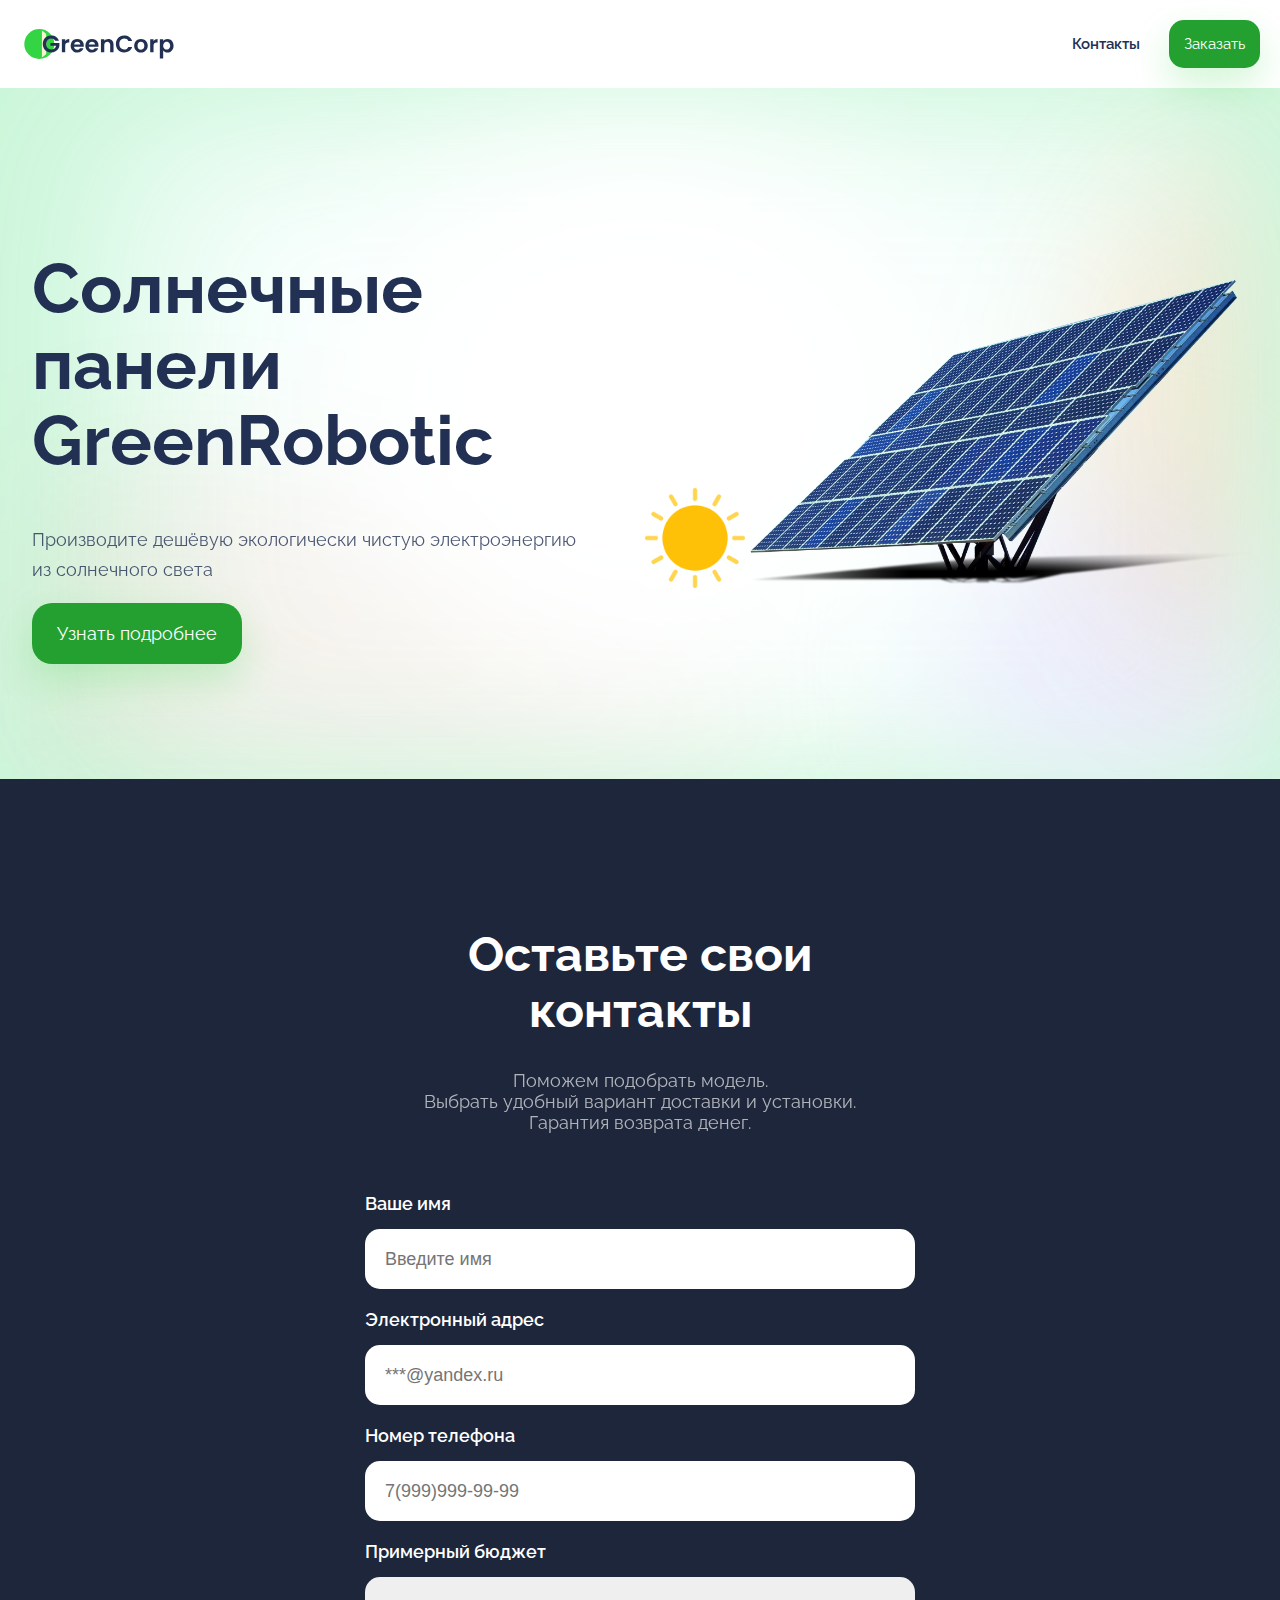
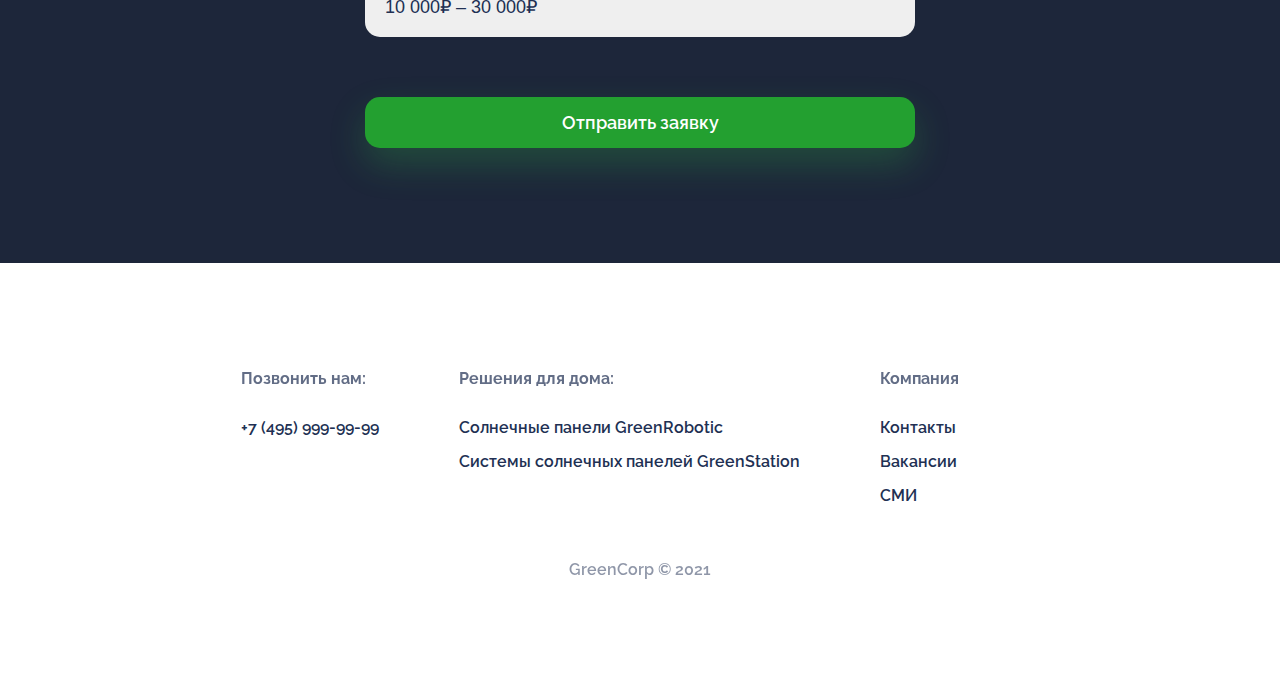
==== index.html @ bafb7e69 "Add files via upload" ====
<!DOCTYPE html>
<html lang='ru'>
  <head>
    <title> Солнечные батареи GreenCorp </title> 
    <link rel='stylesheet' href='main.css'>
    <link href="https://fonts.googleapis.com/css2?family=Raleway:wght@100;300;400;500;600;700;800&display=swap" rel="stylesheet">
  </head>
  <body>
    <header>
      <img class='header_logo' src='img/logo.svg'>  
      <div class='header_controls'>
        <a href='#contacts'> Контакты </a>
        <button> Заказать </button>
      </div>
    </header>
    <section class='about'>
      <div class='about_info'> 
        <h1> Солнечные панели GreenRobotic </h1>
        <p> Производите дешёвую экологически чистую электроэнергию из солнечного света </p>
        <button> Узнать подробнее </button>
      </div>
      <div class='about_images'>
        <img class='about_sun-image' src='img/sun.png'>
        <img class='about_image' src='img/solar-panel.png'>
      </div>
    </section>
    <section class='form'>
      <div class='form__container'>
        <h1> Оставьте свои контакты </h1>
        <p> Поможем подобрать модель. <br>
        Выбрать удобный вариант доставки и установки. <br>
        Гарантия возврата денег.  </p>
        <form>
          <div class='form__group'>
            <label for='name'> Ваше имя </label>
            <input id='name' type='text' placeholder='Введите имя'>
          </div>
          <div class='form__group'>
            <label for='email'> Электронный адрес </label>
            <input id='email' type='email' placeholder='***@yandex.ru'>
          </div>
          <div class='form__group'>
            <label for='tel'> Номер телефона </label>
            <input id='tel' type='tel' placeholder='7(999)999-99-99'>
          </div>
          <div class='form__group'>
            <label for='budget'> Примерный бюджет </label>
            <select id='budget'>
              <option value='10-30'> 10 000₽ – 30 000₽ </option>
              <option value='30–60'> 30 000₽ – 60 000₽ </option>
              <option value='60–100'> 60 000₽ – 100 000₽ </option>
              <option value='100+'> 100 000₽  </option>
            </select> 
          </div>
          <button type='submit' class='form__submit'> Отправить заявку </button>
        </form>
      </div>
    </section>
    <footer>
      <div class='footer__container'>
        <div class='footer__group'>
          <h3> Позвонить нам: </h3>
        <div class='footer__links'>
          <a href='tel:74959999999'> +7 (495) 999-99-99 </a>
        </div>
        </div>
        <div class='footer__group'>
          <h3> Решения для дома: </h3>
        <div class='footer__links'> 
          <a href='#'> Солнечные панели GreenRobotic </a>
          <a href='#'> Системы солнечных панелей GreenStation </a>
        </div>
        </div>
        <div class='footer__group'>
          <h3> Компания </h3>
        <div class='footer__links'> 
          <a href='#'> Контакты </a>
          <a href='#'> Вакансии </a>
          <a href='#'> СМИ </a>
        </div>
        </div>
      </div>
      <div class='footer__copyright'> 
        <p> GreenCorp © 2021 </p>
      </div>
    </footer>
  </body>
</html>
---- main.css ----
header {
  display: flex;
  justify-content: space-between;
  align-items: center;
  padding: 20px;
}
body {
  font-family: 'Raleway', sans-serif;
  color: #213053;
  margin: 0;
}
a {
  text-decoration: none;
  color: #213053;
}
header a {
  font-size: 15px;
  font-weight: 600;
  margin-right: 25px;
}
button {
  font-family: 'Raleway', sans—serif;
  font-size: 15px;
  color: #fff;
  background-color: #23a030;
  border: none;
  border-radius: 15px;
  cursor: pointer;
  box-shadow: 0 16px 36px rgb(52 213 68 / 22%);
  padding: 15px;
}
select {
  appearance: none;
}
input {
  outline: none;
}
button:hover {
  background-color: #f6980c;
  box-shadow: 0 16px 36px rgba(246 152 12 / 20%);
  transition: background-color 0.3s ease-in;
}
footer {
  padding: 90px 20px; 
  font-size: 16px;
  font-weight: 600;
}
.header_logo {
  height: 30px;
}
.about {
  display: flex;
  justify-content: space-around;
  align-items: center;
  padding-top: 115px;
  padding-bottom: 115px;

  background: url('img/back.png') no-repeat;
  background-position: center;
  background-size: cover;
}
.about_info{
  max-width: 550px;
}
.about_image {
  width: 500px;
}
.about_sun-image {
  width: 100px;
  height: 100px;
}
.about h1 {
  font-size: 70px;
  line-height: 76px;
}
.about p {
  font-size: 18px;
  line-height: 30px;
  opacity: 0.8;
}
.about button {
  font-size: 18px;
  border-radius: 20px;
  padding: 20px 25px;
}
.form {
  background-color: #1D263A;
  color: #fff;
  padding-top: 115px;
  padding-bottom: 115px;
  text-align: center;
  
  display: flex;
  justify-content: center;
  align-items: center;
}
.form h1 {
  font-size: 48px;
}
.form p {
  font-size: 18px;
  opacity: 0.65;
}
.form__group {
  display: flex;
  flex-direction: column;
  text-align: left;
}
.form__container {
  width: 550px;
}
.form form {
  display: grid;
  grid-gap: 20px;
  margin-top: 60px;
}
.form label {
  font-size: 18px;
  font-weight: 600;
  margin-bottom: 15px;
}
.form input {
  font-size: 18px;
  color: #213053;
  height: 60px;
  padding: 0px 20px;
  border-radius: 15px;
  border: none;
}
.form select {
  font-size: 18px;
  color: #213053;
  height: 60px;
  padding: 0px 20px;
  border-radius: 15px;
  border: none;
}
.form__submit {
  font-size: 18px;
  font-weight: 600;
  margin-top: 40px;
}
.footer__container {
  display: flex;
  justify-content: center;
}
.footer__copyright p {
  margin-top: 40px;
  text-align: center;
  opacity: 0.5;
}
.footer__group {
  margin-right: 80px;
}
.footer__group h3 {
  font-size: 16px;
  opacity: 0.7;
  margin-bottom: 30px;
}
.footer__links {
  display: flex;
  flex-direction: column;
}
.footer__links a {
  margin-bottom: 15px;
}
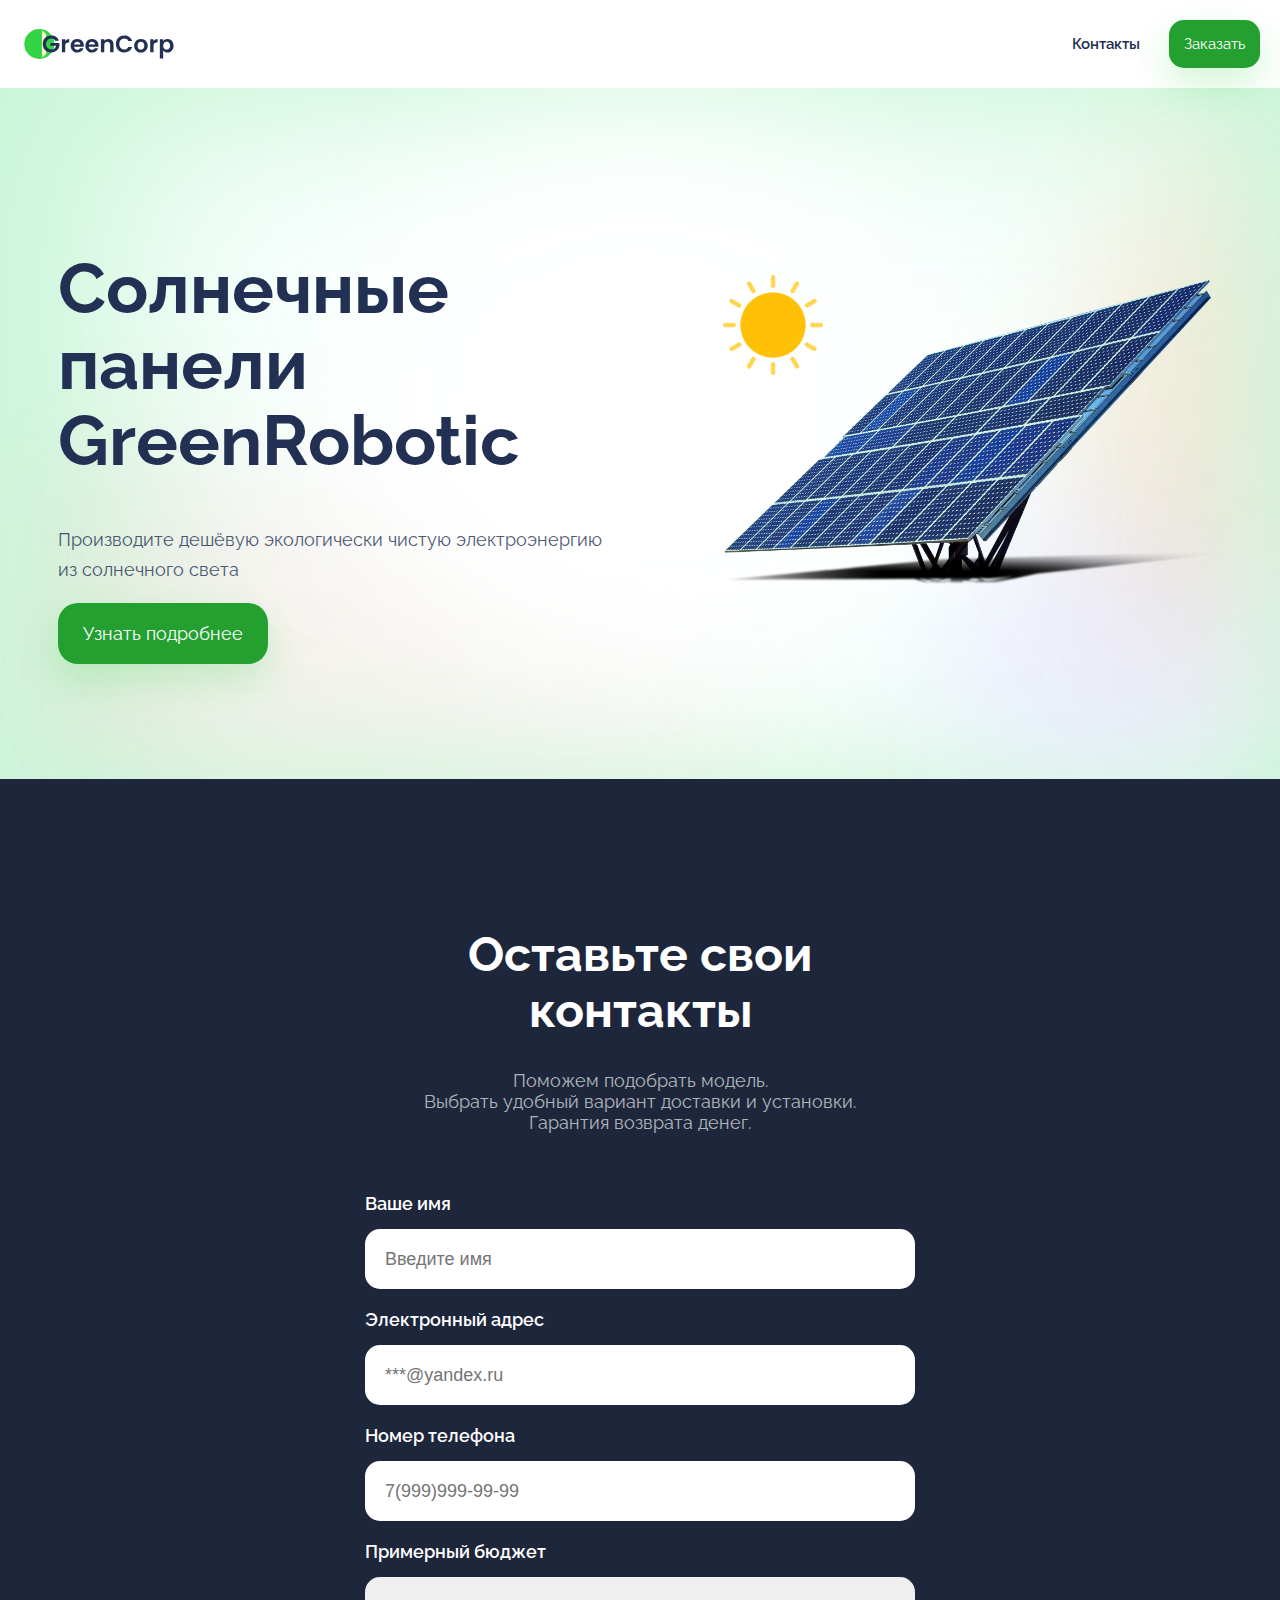
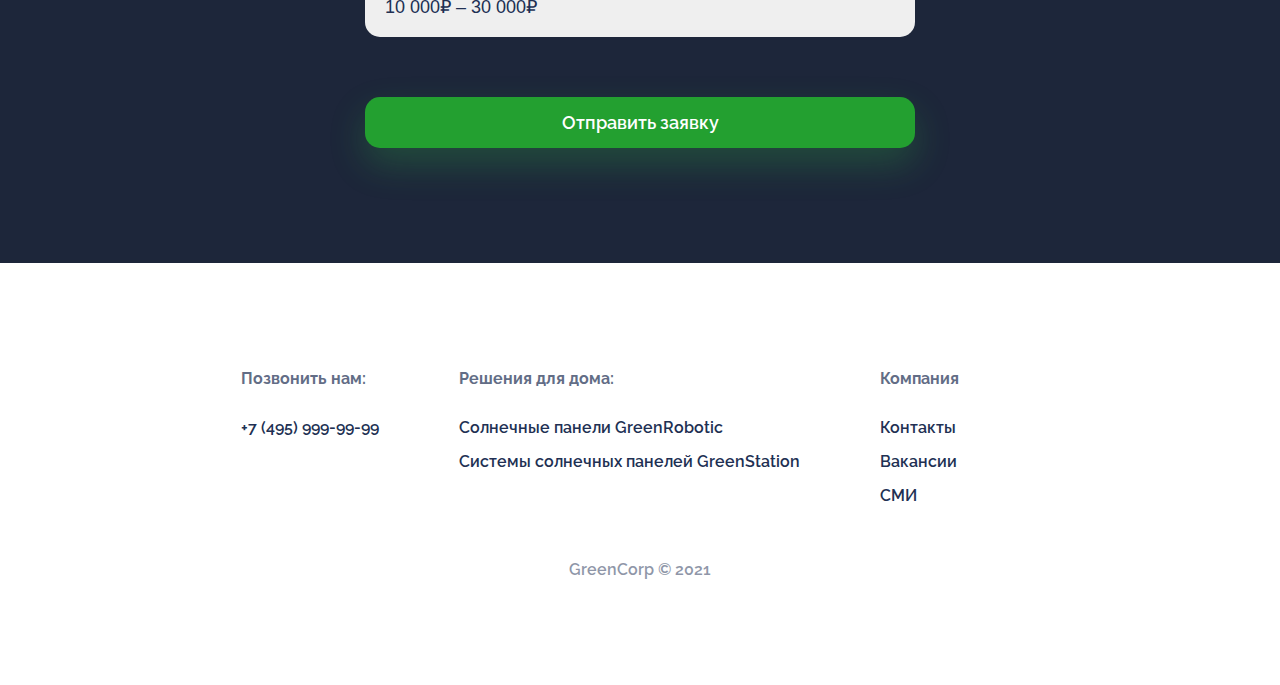
==== commit b04b7cb5: "Update" ====
--- a/index.html
+++ b/index.html
@@ -1,9 +1,10 @@
 <!DOCTYPE html>
 <html lang='ru'>
   <head>
-    <title> Солнечные батареи GreenCorp </title> 
+    <title> Солнечные панели GreenCorp </title> 
     <link rel='stylesheet' href='main.css'>
     <link href="https://fonts.googleapis.com/css2?family=Raleway:wght@100;300;400;500;600;700;800&display=swap" rel="stylesheet">
+    <meta name="viewport" content="width=device-width, initial-scale=1.0"> 
   </head>
   <body>
     <header>
--- a/main.css
+++ b/main.css
@@ -3,6 +3,10 @@
   justify-content: space-between;
   align-items: center;
   padding: 20px;
+  background-color: #fff;
+  position: sticky;
+  top: 0;
+  z-index: 1;
 }
 body {
   font-family: 'Raleway', sans-serif;
@@ -68,6 +72,8 @@
 .about_sun-image {
   width: 100px;
   height: 100px;
+  animation: rotation 10s linear infinite;
+  position: absolute;
 }
 .about h1 {
   font-size: 70px;
@@ -163,4 +169,50 @@
 }
 .footer__links a {
   margin-bottom: 15px;
+}
+@keyframes rotation {
+  0% {
+    transform: rotate(0);
+  }
+  100% {
+    transform: rotate(360deg);
+  }
+}
+@media (max-width: 720px) {
+   header {
+       padding: 10px;
+   }
+   .header__logo {
+       height: 20px;
+   }
+   header a {
+       margin-right: 10px;
+   }
+   .about {
+       flex-direction: column-reverse;
+       padding: 50px 10px;
+   }
+   .about h1 {
+       font-size: 36px;
+       line-height: 40px;
+   }
+   .about__image {
+       width: 280px;
+   }
+   .about__sun-image {
+       width: 75px;
+       height: 75px;
+   }
+   .form {
+       padding: 50px 10px;
+   }
+   .form h1 {
+       font-size: 36px;
+   }
+   footer {
+       padding: 50px 10px;
+   }
+   .footer__container {
+       flex-direction: column;
+   }
 }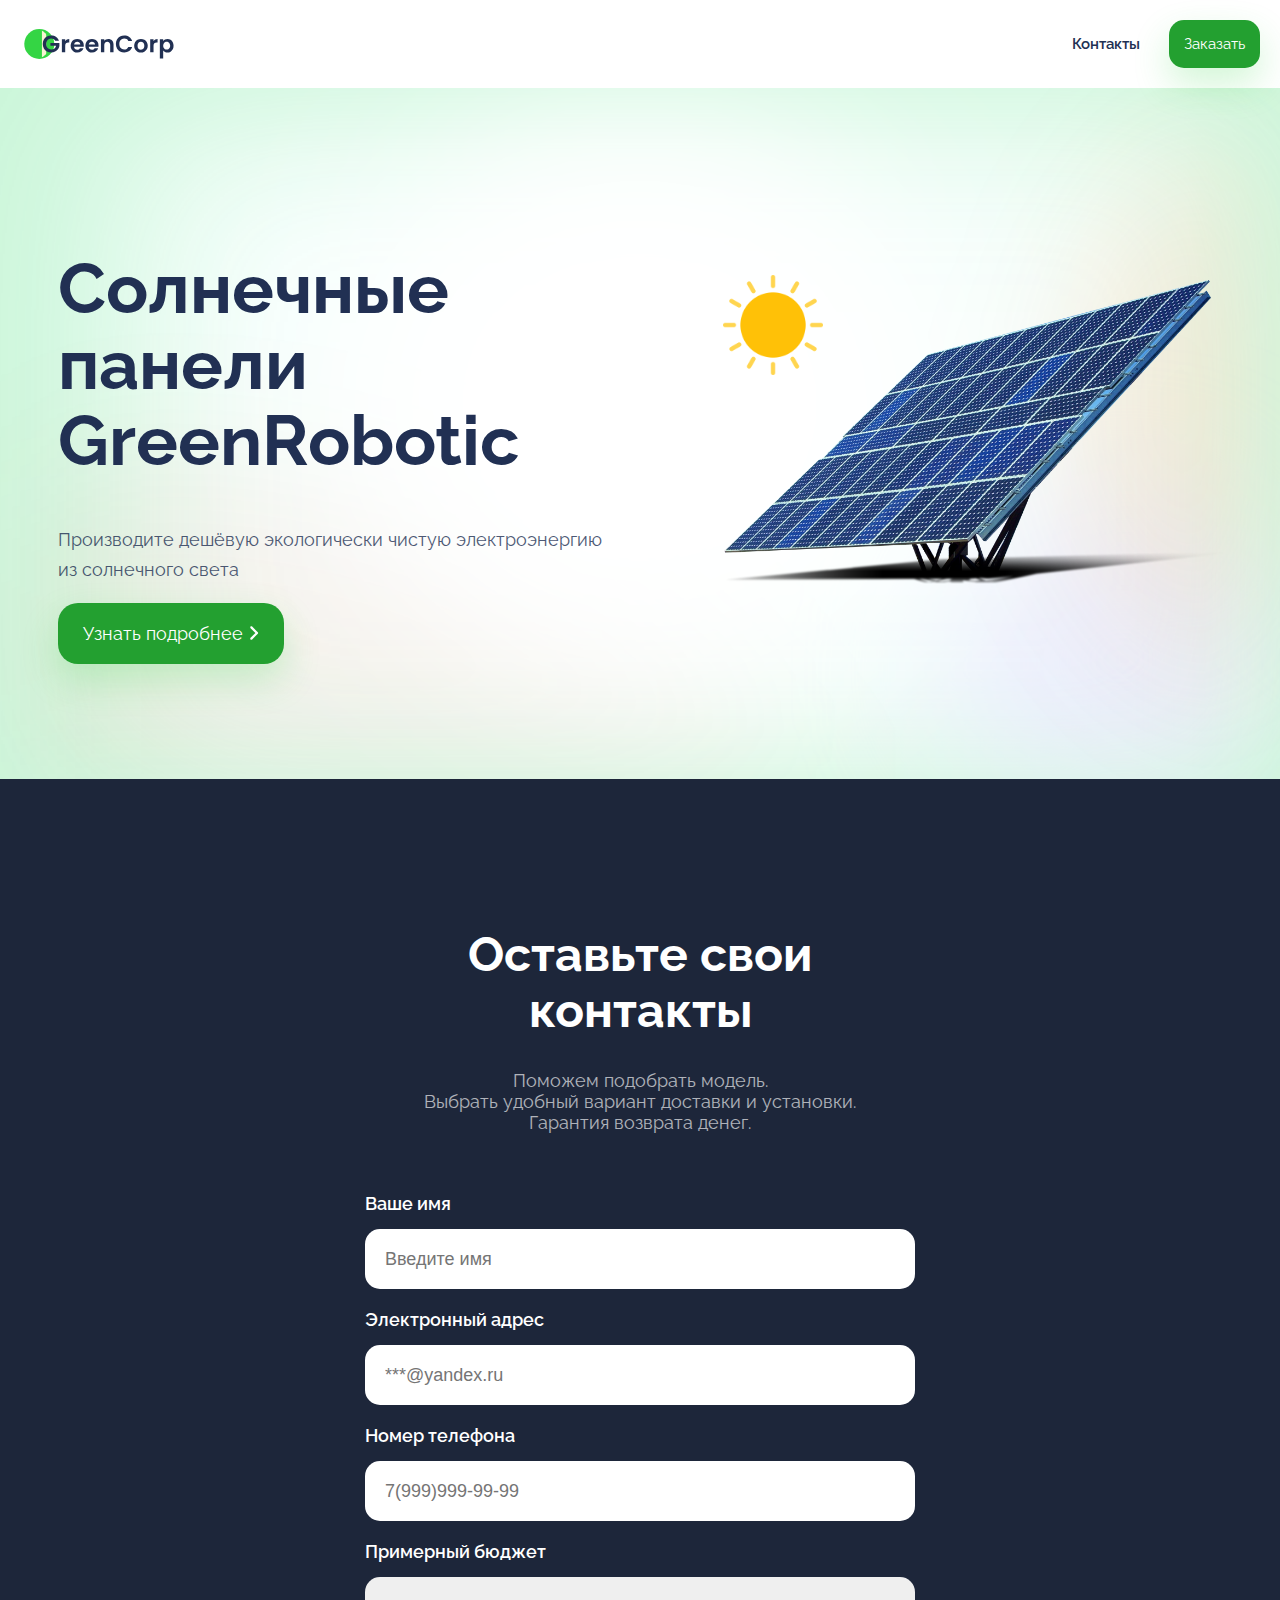
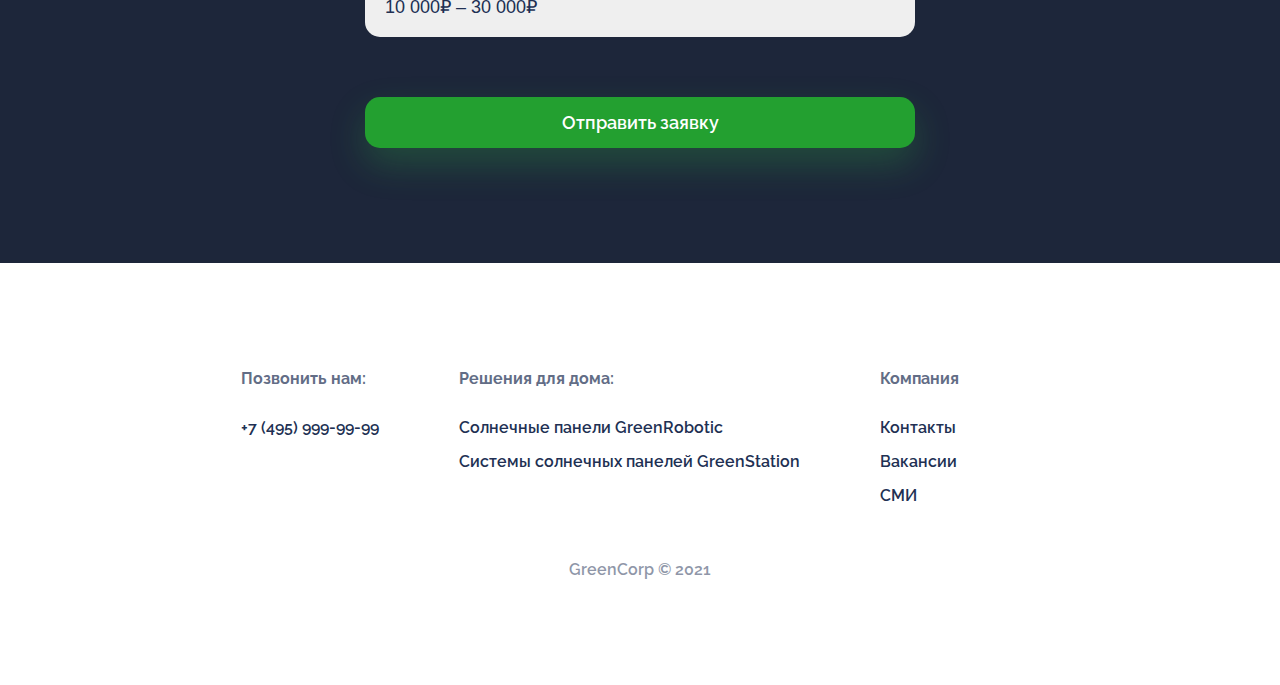
==== commit 9a52c55a: "Updates" ====
--- a/index.html
+++ b/index.html
@@ -3,26 +3,28 @@
   <head>
     <title> Солнечные панели GreenCorp </title> 
     <link rel='stylesheet' href='main.css'>
-    <link href="https://fonts.googleapis.com/css2?family=Raleway:wght@100;300;400;500;600;700;800&display=swap" rel="stylesheet">
-    <meta name="viewport" content="width=device-width, initial-scale=1.0"> 
+    <link href='https://fonts.googleapis.com/css2?family=Raleway:wght@100;300;400;500;600;700;800&display=swap' rel='stylesheet'>
+    <meta name='viewport' content='width=device-width, initial-scale=1.0'> 
+    <link rel='stylesheet' href='/fa/css/all.min.css'>
+    <link rel='stylesheet' href='https://cdnjs.cloudflare.com/ajax/libs/animate.css/4.1.1/animate.min.css'>
   </head>
   <body>
     <header>
-      <img class='header_logo' src='img/logo.svg'>  
-      <div class='header_controls'>
+      <img class='header__logo' src='img/logo.svg'>  
+      <div class='header__controls'>
         <a href='#contacts'> Контакты </a>
         <button> Заказать </button>
       </div>
     </header>
     <section class='about'>
-      <div class='about_info'> 
-        <h1> Солнечные панели GreenRobotic </h1>
-        <p> Производите дешёвую экологически чистую электроэнергию из солнечного света </p>
-        <button> Узнать подробнее </button>
+      <div class='about__info animate__animated animate__fadeInLeft animate__slow'>
+          <h1> Солнечные панели GreenRobotic </h1>
+          <p> Производите дешёвую экологически чистую электроэнергию из солнечного света </p>
+          <button>Узнать подробнее <i class='fa-solid fa-angle-right'></i></button>
       </div>
-      <div class='about_images'>
-        <img class='about_sun-image' src='img/sun.png'>
-        <img class='about_image' src='img/solar-panel.png'>
+      <div class='about__images animate__animated animate__fadeInRight animate__slow'>
+          <img class='about__sun-image' src='img/sun.png'>
+          <img class='about__image' src='img/solar-panel.png'>
       </div>
     </section>
     <section class='form'>
@@ -85,5 +87,7 @@
         <p> GreenCorp © 2021 </p>
       </div>
     </footer>
+
+    <script src='fa/js/all.min.js'></script>
   </body>
 </html>--- a/main.css
+++ b/main.css
@@ -49,7 +49,7 @@
   font-size: 16px;
   font-weight: 600;
 }
-.header_logo {
+.header__logo {
   height: 30px;
 }
 .about {
@@ -63,13 +63,13 @@
   background-position: center;
   background-size: cover;
 }
-.about_info{
+.about__info{
   max-width: 550px;
 }
-.about_image {
+.about__image {
   width: 500px;
 }
-.about_sun-image {
+.about__sun-image {
   width: 100px;
   height: 100px;
   animation: rotation 10s linear infinite;
@@ -178,6 +178,25 @@
     transform: rotate(360deg);
   }
 }
+@media (max-width: 1024px) {
+  .about {
+      padding: 115px 20px;
+  }
+
+  .about h1 {
+      font-size: 36px;
+      line-height: 40px;
+  }
+
+  .about__image {
+      width: 280px;
+  }
+
+  .about__sun-image {
+      width: 75px;
+      height: 75px;
+  }
+}
 @media (max-width: 720px) {
    header {
        padding: 10px;
--- a/fa/css/all.min.css
+++ b/fa/css/all.min.css
@@ -0,0 +1,6 @@
+/*!
+ * Font Awesome Free 6.2.0 by @fontawesome - https://fontawesome.com
+ * License - https://fontawesome.com/license/free (Icons: CC BY 4.0, Fonts: SIL OFL 1.1, Code: MIT License)
+ * Copyright 2022 Fonticons, Inc.
+ */
+.fa{font-family:var(--fa-style-family,"Font Awesome 6 Free");font-weight:var(--fa-style,900)}.fa,.fa-brands,.fa-classic,.fa-regular,.fa-sharp,.fa-solid,.fab,.far,.fas{-moz-osx-font-smoothing:grayscale;-webkit-font-smoothing:antialiased;display:var(--fa-display,inline-block);font-style:normal;font-variant:normal;line-height:1;text-rendering:auto}.fa-classic,.fa-regular,.fa-solid,.far,.fas{font-family:"Font Awesome 6 Free"}.fa-brands,.fab{font-family:"Font Awesome 6 Brands"}.fa-1x{font-size:1em}.fa-2x{font-size:2em}.fa-3x{font-size:3em}.fa-4x{font-size:4em}.fa-5x{font-size:5em}.fa-6x{font-size:6em}.fa-7x{font-size:7em}.fa-8x{font-size:8em}.fa-9x{font-size:9em}.fa-10x{font-size:10em}.fa-2xs{font-size:.625em;line-height:.1em;vertical-align:.225em}.fa-xs{font-size:.75em;line-height:.08333em;vertical-align:.125em}.fa-sm{font-size:.875em;line-height:.07143em;vertical-align:.05357em}.fa-lg{font-size:1.25em;line-height:.05em;vertical-align:-.075em}.fa-xl{font-size:1.5em;line-height:.04167em;vertical-align:-.125em}.fa-2xl{font-size:2em;line-height:.03125em;vertical-align:-.1875em}.fa-fw{text-align:center;width:1.25em}.fa-ul{list-style-type:none;margin-left:var(--fa-li-margin,2.5em);padding-left:0}.fa-ul>li{position:relative}.fa-li{left:calc(var(--fa-li-width, 2em)*-1);position:absolute;text-align:center;width:var(--fa-li-width,2em);line-height:inherit}.fa-border{border-radius:var(--fa-border-radius,.1em);border:var(--fa-border-width,.08em) var(--fa-border-style,solid) var(--fa-border-color,#eee);padding:var(--fa-border-padding,.2em .25em .15em)}.fa-pull-left{float:left;margin-right:var(--fa-pull-margin,.3em)}.fa-pull-right{float:right;margin-left:var(--fa-pull-margin,.3em)}.fa-beat{-webkit-animation-name:fa-beat;animation-name:fa-beat;-webkit-animation-delay:var(--fa-animation-delay,0s);animation-delay:var(--fa-animation-delay,0s);-webkit-animation-direction:var(--fa-animation-direction,normal);animation-direction:var(--fa-animation-direction,normal);-webkit-animation-duration:var(--fa-animation-duration,1s);animation-duration:var(--fa-animation-duration,1s);-webkit-animation-iteration-count:var(--fa-animation-iteration-count,infinite);animation-iteration-count:var(--fa-animation-iteration-count,infinite);-webkit-animation-timing-function:var(--fa-animation-timing,ease-in-out);animation-timing-function:var(--fa-animation-timing,ease-in-out)}.fa-bounce{-webkit-animation-name:fa-bounce;animation-name:fa-bounce;-webkit-animation-delay:var(--fa-animation-delay,0s);animation-delay:var(--fa-animation-delay,0s);-webkit-animation-direction:var(--fa-animation-direction,normal);animation-direction:var(--fa-animation-direction,normal);-webkit-animation-duration:var(--fa-animation-duration,1s);animation-duration:var(--fa-animation-duration,1s);-webkit-animation-iteration-count:var(--fa-animation-iteration-count,infinite);animation-iteration-count:var(--fa-animation-iteration-count,infinite);-webkit-animation-timing-function:var(--fa-animation-timing,cubic-bezier(.28,.84,.42,1));animation-timing-function:var(--fa-animation-timing,cubic-bezier(.28,.84,.42,1))}.fa-fade{-webkit-animation-name:fa-fade;animation-name:fa-fade;-webkit-animation-iteration-count:var(--fa-animation-iteration-count,infinite);animation-iteration-count:var(--fa-animation-iteration-count,infinite);-webkit-animation-timing-function:var(--fa-animation-timing,cubic-bezier(.4,0,.6,1));animation-timing-function:var(--fa-animation-timing,cubic-bezier(.4,0,.6,1))}.fa-beat-fade,.fa-fade{-webkit-animation-delay:var(--fa-animation-delay,0s);animation-delay:var(--fa-animation-delay,0s);-webkit-animation-direction:var(--fa-animation-direction,normal);animation-direction:var(--fa-animation-direction,normal);-webkit-animation-duration:var(--fa-animation-duration,1s);animation-duration:var(--fa-animation-duration,1s)}.fa-beat-fade{-webkit-animation-name:fa-beat-fade;animation-name:fa-beat-fade;-webkit-animation-iteration-count:var(--fa-animation-iteration-count,infinite);animation-iteration-count:var(--fa-animation-iteration-count,infinite);-webkit-animation-timing-function:var(--fa-animation-timing,cubic-bezier(.4,0,.6,1));animation-timing-function:var(--fa-animation-timing,cubic-bezier(.4,0,.6,1))}.fa-flip{-webkit-animation-name:fa-flip;animation-name:fa-flip;-webkit-animation-delay:var(--fa-animation-delay,0s);animation-delay:var(--fa-animation-delay,0s);-webkit-animation-direction:var(--fa-animation-direction,normal);animation-direction:var(--fa-animation-direction,normal);-webkit-animation-duration:var(--fa-animation-duration,1s);animation-duration:var(--fa-animation-duration,1s);-webkit-animation-iteration-count:var(--fa-animation-iteration-count,infinite);animation-iteration-count:var(--fa-animation-iteration-count,infinite);-webkit-animation-timing-function:var(--fa-animation-timing,ease-in-out);animation-timing-function:var(--fa-animation-timing,ease-in-out)}.fa-shake{-webkit-animation-name:fa-shake;animation-name:fa-shake;-webkit-animation-duration:var(--fa-animation-duration,1s);animation-duration:var(--fa-animation-duration,1s);-webkit-animation-iteration-count:var(--fa-animation-iteration-count,infinite);animation-iteration-count:var(--fa-animation-iteration-count,infinite);-webkit-animation-timing-function:var(--fa-animation-timing,linear);animation-timing-function:var(--fa-animation-timing,linear)}.fa-shake,.fa-spin{-webkit-animation-delay:var(--fa-animation-delay,0s);animation-delay:var(--fa-animation-delay,0s);-webkit-animation-direction:var(--fa-animation-direction,normal);animation-direction:var(--fa-animation-direction,normal)}.fa-spin{-webkit-animation-name:fa-spin;animation-name:fa-spin;-webkit-animation-duration:var(--fa-animation-duration,2s);animation-duration:var(--fa-animation-duration,2s);-webkit-animation-iteration-count:var(--fa-animation-iteration-count,infinite);animation-iteration-count:var(--fa-animation-iteration-count,infinite);-webkit-animation-timing-function:var(--fa-animation-timing,linear);animation-timing-function:var(--fa-animation-timing,linear)}.fa-spin-reverse{--fa-animation-direction:reverse}.fa-pulse,.fa-spin-pulse{-webkit-animation-name:fa-spin;animation-name:fa-spin;-webkit-animation-direction:var(--fa-animation-direction,normal);animation-direction:var(--fa-animation-direction,normal);-webkit-animation-duration:var(--fa-animation-duration,1s);animation-duration:var(--fa-animation-duration,1s);-webkit-animation-iteration-count:var(--fa-animation-iteration-count,infinite);animation-iteration-count:var(--fa-animation-iteration-count,infinite);-webkit-animation-timing-function:var(--fa-animation-timing,steps(8));animation-timing-function:var(--fa-animation-timing,steps(8))}@media (prefers-reduced-motion:reduce){.fa-beat,.fa-beat-fade,.fa-bounce,.fa-fade,.fa-flip,.fa-pulse,.fa-shake,.fa-spin,.fa-spin-pulse{-webkit-animation-delay:-1ms;animation-delay:-1ms;-webkit-animation-duration:1ms;animation-duration:1ms;-webkit-animation-iteration-count:1;animation-iteration-count:1;transition-delay:0s;transition-duration:0s}}@-webkit-keyframes fa-beat{0%,90%{-webkit-transform:scale(1);transform:scale(1)}45%{-webkit-transform:scale(var(--fa-beat-scale,1.25));transform:scale(var(--fa-beat-scale,1.25))}}@keyframes fa-beat{0%,90%{-webkit-transform:scale(1);transform:scale(1)}45%{-webkit-transform:scale(var(--fa-beat-scale,1.25));transform:scale(var(--fa-beat-scale,1.25))}}@-webkit-keyframes fa-bounce{0%{-webkit-transform:scale(1) translateY(0);transform:scale(1) translateY(0)}10%{-webkit-transform:scale(var(--fa-bounce-start-scale-x,1.1),var(--fa-bounce-start-scale-y,.9)) translateY(0);transform:scale(var(--fa-bounce-start-scale-x,1.1),var(--fa-bounce-start-scale-y,.9)) translateY(0)}30%{-webkit-transform:scale(var(--fa-bounce-jump-scale-x,.9),var(--fa-bounce-jump-scale-y,1.1)) translateY(var(--fa-bounce-height,-.5em));transform:scale(var(--fa-bounce-jump-scale-x,.9),var(--fa-bounce-jump-scale-y,1.1)) translateY(var(--fa-bounce-height,-.5em))}50%{-webkit-transform:scale(var(--fa-bounce-land-scale-x,1.05),var(--fa-bounce-land-scale-y,.95)) translateY(0);transform:scale(var(--fa-bounce-land-scale-x,1.05),var(--fa-bounce-land-scale-y,.95)) translateY(0)}57%{-webkit-transform:scale(1) translateY(var(--fa-bounce-rebound,-.125em));transform:scale(1) translateY(var(--fa-bounce-rebound,-.125em))}64%{-webkit-transform:scale(1) translateY(0);transform:scale(1) translateY(0)}to{-webkit-transform:scale(1) translateY(0);transform:scale(1) translateY(0)}}@keyframes fa-bounce{0%{-webkit-transform:scale(1) translateY(0);transform:scale(1) translateY(0)}10%{-webkit-transform:scale(var(--fa-bounce-start-scale-x,1.1),var(--fa-bounce-start-scale-y,.9)) translateY(0);transform:scale(var(--fa-bounce-start-scale-x,1.1),var(--fa-bounce-start-scale-y,.9)) translateY(0)}30%{-webkit-transform:scale(var(--fa-bounce-jump-scale-x,.9),var(--fa-bounce-jump-scale-y,1.1)) translateY(var(--fa-bounce-height,-.5em));transform:scale(var(--fa-bounce-jump-scale-x,.9),var(--fa-bounce-jump-scale-y,1.1)) translateY(var(--fa-bounce-height,-.5em))}50%{-webkit-transform:scale(var(--fa-bounce-land-scale-x,1.05),var(--fa-bounce-land-scale-y,.95)) translateY(0);transform:scale(var(--fa-bounce-land-scale-x,1.05),var(--fa-bounce-land-scale-y,.95)) translateY(0)}57%{-webkit-transform:scale(1) translateY(var(--fa-bounce-rebound,-.125em));transform:scale(1) translateY(var(--fa-bounce-rebound,-.125em))}64%{-webkit-transform:scale(1) translateY(0);transform:scale(1) translateY(0)}to{-webkit-transform:scale(1) translateY(0);transform:scale(1) translateY(0)}}@-webkit-keyframes fa-fade{50%{opacity:var(--fa-fade-opacity,.4)}}@keyframes fa-fade{50%{opacity:var(--fa-fade-opacity,.4)}}@-webkit-keyframes fa-beat-fade{0%,to{opacity:var(--fa-beat-fade-opacity,.4);-webkit-transform:scale(1);transform:scale(1)}50%{opacity:1;-webkit-transform:scale(var(--fa-beat-fade-scale,1.125));transform:scale(var(--fa-beat-fade-scale,1.125))}}@keyframes fa-beat-fade{0%,to{opacity:var(--fa-beat-fade-opacity,.4);-webkit-transform:scale(1);transform:scale(1)}50%{opacity:1;-webkit-transform:scale(var(--fa-beat-fade-scale,1.125));transform:scale(var(--fa-beat-fade-scale,1.125))}}@-webkit-keyframes fa-flip{50%{-webkit-transform:rotate3d(var(--fa-flip-x,0),var(--fa-flip-y,1),var(--fa-flip-z,0),var(--fa-flip-angle,-180deg));transform:rotate3d(var(--fa-flip-x,0),var(--fa-flip-y,1),var(--fa-flip-z,0),var(--fa-flip-angle,-180deg))}}@keyframes fa-flip{50%{-webkit-transform:rotate3d(var(--fa-flip-x,0),var(--fa-flip-y,1),var(--fa-flip-z,0),var(--fa-flip-angle,-180deg));transform:rotate3d(var(--fa-flip-x,0),var(--fa-flip-y,1),var(--fa-flip-z,0),var(--fa-flip-angle,-180deg))}}@-webkit-keyframes fa-shake{0%{-webkit-transform:rotate(-15deg);transform:rotate(-15deg)}4%{-webkit-transform:rotate(15deg);transform:rotate(15deg)}8%,24%{-webkit-transform:rotate(-18deg);transform:rotate(-18deg)}12%,28%{-webkit-transform:rotate(18deg);transform:rotate(18deg)}16%{-webkit-transform:rotate(-22deg);transform:rotate(-22deg)}20%{-webkit-transform:rotate(22deg);transform:rotate(22deg)}32%{-webkit-transform:rotate(-12deg);transform:rotate(-12deg)}36%{-webkit-transform:rotate(12deg);transform:rotate(12deg)}40%,to{-webkit-transform:rotate(0deg);transform:rotate(0deg)}}@keyframes fa-shake{0%{-webkit-transform:rotate(-15deg);transform:rotate(-15deg)}4%{-webkit-transform:rotate(15deg);transform:rotate(15deg)}8%,24%{-webkit-transform:rotate(-18deg);transform:rotate(-18deg)}12%,28%{-webkit-transform:rotate(18deg);transform:rotate(18deg)}16%{-webkit-transform:rotate(-22deg);transform:rotate(-22deg)}20%{-webkit-transform:rotate(22deg);transform:rotate(22deg)}32%{-webkit-transform:rotate(-12deg);transform:rotate(-12deg)}36%{-webkit-transform:rotate(12deg);transform:rotate(12deg)}40%,to{-webkit-transform:rotate(0deg);transform:rotate(0deg)}}@-webkit-keyframes fa-spin{0%{-webkit-transform:rotate(0deg);transform:rotate(0deg)}to{-webkit-transform:rotate(1turn);transform:rotate(1turn)}}@keyframes fa-spin{0%{-webkit-transform:rotate(0deg);transform:rotate(0deg)}to{-webkit-transform:rotate(1turn);transform:rotate(1turn)}}.fa-rotate-90{-webkit-transform:rotate(90deg);transform:rotate(90deg)}.fa-rotate-180{-webkit-transform:rotate(180deg);transform:rotate(180deg)}.fa-rotate-270{-webkit-transform:rotate(270deg);transform:rotate(270deg)}.fa-flip-horizontal{-webkit-transform:scaleX(-1);transform:scaleX(-1)}.fa-flip-vertical{-webkit-transform:scaleY(-1);transform:scaleY(-1)}.fa-flip-both,.fa-flip-horizontal.fa-flip-vertical{-webkit-transform:scale(-1);transform:scale(-1)}.fa-rotate-by{-webkit-transform:rotate(var(--fa-rotate-angle,none));transform:rotate(var(--fa-rotate-angle,none))}.fa-stack{display:inline-block;height:2em;line-height:2em;position:relative;vertical-align:middle;width:2.5em}.fa-stack-1x,.fa-stack-2x{left:0;position:absolute;text-align:center;width:100%;z-index:var(--fa-stack-z-index,auto)}.fa-stack-1x{line-height:inherit}.fa-stack-2x{font-size:2em}.fa-inverse{color:var(--fa-inverse,#fff)}.fa-0:before{content:"\30"}.fa-1:before{content:"\31"}.fa-2:before{content:"\32"}.fa-3:before{content:"\33"}.fa-4:before{content:"\34"}.fa-5:before{content:"\35"}.fa-6:before{content:"\36"}.fa-7:before{content:"\37"}.fa-8:before{content:"\38"}.fa-9:before{content:"\39"}.fa-fill-drip:before{content:"\f576"}.fa-arrows-to-circle:before{content:"\e4bd"}.fa-chevron-circle-right:before,.fa-circle-chevron-right:before{content:"\f138"}.fa-at:before{content:"\40"}.fa-trash-alt:before,.fa-trash-can:before{content:"\f2ed"}.fa-text-height:before{content:"\f034"}.fa-user-times:before,.fa-user-xmark:before{content:"\f235"}.fa-stethoscope:before{content:"\f0f1"}.fa-comment-alt:before,.fa-message:before{content:"\f27a"}.fa-info:before{content:"\f129"}.fa-compress-alt:before,.fa-down-left-and-up-right-to-center:before{content:"\f422"}.fa-explosion:before{content:"\e4e9"}.fa-file-alt:before,.fa-file-lines:before,.fa-file-text:before{content:"\f15c"}.fa-wave-square:before{content:"\f83e"}.fa-ring:before{content:"\f70b"}.fa-building-un:before{content:"\e4d9"}.fa-dice-three:before{content:"\f527"}.fa-calendar-alt:before,.fa-calendar-days:before{content:"\f073"}.fa-anchor-circle-check:before{content:"\e4aa"}.fa-building-circle-arrow-right:before{content:"\e4d1"}.fa-volleyball-ball:before,.fa-volleyball:before{content:"\f45f"}.fa-arrows-up-to-line:before{content:"\e4c2"}.fa-sort-desc:before,.fa-sort-down:before{content:"\f0dd"}.fa-circle-minus:before,.fa-minus-circle:before{content:"\f056"}.fa-door-open:before{content:"\f52b"}.fa-right-from-bracket:before,.fa-sign-out-alt:before{content:"\f2f5"}.fa-atom:before{content:"\f5d2"}.fa-soap:before{content:"\e06e"}.fa-heart-music-camera-bolt:before,.fa-icons:before{content:"\f86d"}.fa-microphone-alt-slash:before,.fa-microphone-lines-slash:before{content:"\f539"}.fa-bridge-circle-check:before{content:"\e4c9"}.fa-pump-medical:before{content:"\e06a"}.fa-fingerprint:before{content:"\f577"}.fa-hand-point-right:before{content:"\f0a4"}.fa-magnifying-glass-location:before,.fa-search-location:before{content:"\f689"}.fa-forward-step:before,.fa-step-forward:before{content:"\f051"}.fa-face-smile-beam:before,.fa-smile-beam:before{content:"\f5b8"}.fa-flag-checkered:before{content:"\f11e"}.fa-football-ball:before,.fa-football:before{content:"\f44e"}.fa-school-circle-exclamation:before{content:"\e56c"}.fa-crop:before{content:"\f125"}.fa-angle-double-down:before,.fa-angles-down:before{content:"\f103"}.fa-users-rectangle:before{content:"\e594"}.fa-people-roof:before{content:"\e537"}.fa-people-line:before{content:"\e534"}.fa-beer-mug-empty:before,.fa-beer:before{content:"\f0fc"}.fa-diagram-predecessor:before{content:"\e477"}.fa-arrow-up-long:before,.fa-long-arrow-up:before{content:"\f176"}.fa-burn:before,.fa-fire-flame-simple:before{content:"\f46a"}.fa-male:before,.fa-person:before{content:"\f183"}.fa-laptop:before{content:"\f109"}.fa-file-csv:before{content:"\f6dd"}.fa-menorah:before{content:"\f676"}.fa-truck-plane:before{content:"\e58f"}.fa-record-vinyl:before{content:"\f8d9"}.fa-face-grin-stars:before,.fa-grin-stars:before{content:"\f587"}.fa-bong:before{content:"\f55c"}.fa-pastafarianism:before,.fa-spaghetti-monster-flying:before{content:"\f67b"}.fa-arrow-down-up-across-line:before{content:"\e4af"}.fa-spoon:before,.fa-utensil-spoon:before{content:"\f2e5"}.fa-jar-wheat:before{content:"\e517"}.fa-envelopes-bulk:before,.fa-mail-bulk:before{content:"\f674"}.fa-file-circle-exclamation:before{content:"\e4eb"}.fa-circle-h:before,.fa-hospital-symbol:before{content:"\f47e"}.fa-pager:before{content:"\f815"}.fa-address-book:before,.fa-contact-book:before{content:"\f2b9"}.fa-strikethrough:before{content:"\f0cc"}.fa-k:before{content:"\4b"}.fa-landmark-flag:before{content:"\e51c"}.fa-pencil-alt:before,.fa-pencil:before{content:"\f303"}.fa-backward:before{content:"\f04a"}.fa-caret-right:before{content:"\f0da"}.fa-comments:before{content:"\f086"}.fa-file-clipboard:before,.fa-paste:before{content:"\f0ea"}.fa-code-pull-request:before{content:"\e13c"}.fa-clipboard-list:before{content:"\f46d"}.fa-truck-loading:before,.fa-truck-ramp-box:before{content:"\f4de"}.fa-user-check:before{content:"\f4fc"}.fa-vial-virus:before{content:"\e597"}.fa-sheet-plastic:before{content:"\e571"}.fa-blog:before{content:"\f781"}.fa-user-ninja:before{content:"\f504"}.fa-person-arrow-up-from-line:before{content:"\e539"}.fa-scroll-torah:before,.fa-torah:before{content:"\f6a0"}.fa-broom-ball:before,.fa-quidditch-broom-ball:before,.fa-quidditch:before{content:"\f458"}.fa-toggle-off:before{content:"\f204"}.fa-archive:before,.fa-box-archive:before{content:"\f187"}.fa-person-drowning:before{content:"\e545"}.fa-arrow-down-9-1:before,.fa-sort-numeric-desc:before,.fa-sort-numeric-down-alt:before{content:"\f886"}.fa-face-grin-tongue-squint:before,.fa-grin-tongue-squint:before{content:"\f58a"}.fa-spray-can:before{content:"\f5bd"}.fa-truck-monster:before{content:"\f63b"}.fa-w:before{content:"\57"}.fa-earth-africa:before,.fa-globe-africa:before{content:"\f57c"}.fa-rainbow:before{content:"\f75b"}.fa-circle-notch:before{content:"\f1ce"}.fa-tablet-alt:before,.fa-tablet-screen-button:before{content:"\f3fa"}.fa-paw:before{content:"\f1b0"}.fa-cloud:before{content:"\f0c2"}.fa-trowel-bricks:before{content:"\e58a"}.fa-face-flushed:before,.fa-flushed:before{content:"\f579"}.fa-hospital-user:before{content:"\f80d"}.fa-tent-arrow-left-right:before{content:"\e57f"}.fa-gavel:before,.fa-legal:before{content:"\f0e3"}.fa-binoculars:before{content:"\f1e5"}.fa-microphone-slash:before{content:"\f131"}.fa-box-tissue:before{content:"\e05b"}.fa-motorcycle:before{content:"\f21c"}.fa-bell-concierge:before,.fa-concierge-bell:before{content:"\f562"}.fa-pen-ruler:before,.fa-pencil-ruler:before{content:"\f5ae"}.fa-people-arrows-left-right:before,.fa-people-arrows:before{content:"\e068"}.fa-mars-and-venus-burst:before{content:"\e523"}.fa-caret-square-right:before,.fa-square-caret-right:before{content:"\f152"}.fa-cut:before,.fa-scissors:before{content:"\f0c4"}.fa-sun-plant-wilt:before{content:"\e57a"}.fa-toilets-portable:before{content:"\e584"}.fa-hockey-puck:before{content:"\f453"}.fa-table:before{content:"\f0ce"}.fa-magnifying-glass-arrow-right:before{content:"\e521"}.fa-digital-tachograph:before,.fa-tachograph-digital:before{content:"\f566"}.fa-users-slash:before{content:"\e073"}.fa-clover:before{content:"\e139"}.fa-mail-reply:before,.fa-reply:before{content:"\f3e5"}.fa-star-and-crescent:before{content:"\f699"}.fa-house-fire:before{content:"\e50c"}.fa-minus-square:before,.fa-square-minus:before{content:"\f146"}.fa-helicopter:before{content:"\f533"}.fa-compass:before{content:"\f14e"}.fa-caret-square-down:before,.fa-square-caret-down:before{content:"\f150"}.fa-file-circle-question:before{content:"\e4ef"}.fa-laptop-code:before{content:"\f5fc"}.fa-swatchbook:before{content:"\f5c3"}.fa-prescription-bottle:before{content:"\f485"}.fa-bars:before,.fa-navicon:before{content:"\f0c9"}.fa-people-group:before{content:"\e533"}.fa-hourglass-3:before,.fa-hourglass-end:before{content:"\f253"}.fa-heart-broken:before,.fa-heart-crack:before{content:"\f7a9"}.fa-external-link-square-alt:before,.fa-square-up-right:before{content:"\f360"}.fa-face-kiss-beam:before,.fa-kiss-beam:before{content:"\f597"}.fa-film:before{content:"\f008"}.fa-ruler-horizontal:before{content:"\f547"}.fa-people-robbery:before{content:"\e536"}.fa-lightbulb:before{content:"\f0eb"}.fa-caret-left:before{content:"\f0d9"}.fa-circle-exclamation:before,.fa-exclamation-circle:before{content:"\f06a"}.fa-school-circle-xmark:before{content:"\e56d"}.fa-arrow-right-from-bracket:before,.fa-sign-out:before{content:"\f08b"}.fa-chevron-circle-down:before,.fa-circle-chevron-down:before{content:"\f13a"}.fa-unlock-alt:before,.fa-unlock-keyhole:before{content:"\f13e"}.fa-cloud-showers-heavy:before{content:"\f740"}.fa-headphones-alt:before,.fa-headphones-simple:before{content:"\f58f"}.fa-sitemap:before{content:"\f0e8"}.fa-circle-dollar-to-slot:before,.fa-donate:before{content:"\f4b9"}.fa-memory:before{content:"\f538"}.fa-road-spikes:before{content:"\e568"}.fa-fire-burner:before{content:"\e4f1"}.fa-flag:before{content:"\f024"}.fa-hanukiah:before{content:"\f6e6"}.fa-feather:before{content:"\f52d"}.fa-volume-down:before,.fa-volume-low:before{content:"\f027"}.fa-comment-slash:before{content:"\f4b3"}.fa-cloud-sun-rain:before{content:"\f743"}.fa-compress:before{content:"\f066"}.fa-wheat-alt:before,.fa-wheat-awn:before{content:"\e2cd"}.fa-ankh:before{content:"\f644"}.fa-hands-holding-child:before{content:"\e4fa"}.fa-asterisk:before{content:"\2a"}.fa-check-square:before,.fa-square-check:before{content:"\f14a"}.fa-peseta-sign:before{content:"\e221"}.fa-header:before,.fa-heading:before{content:"\f1dc"}.fa-ghost:before{content:"\f6e2"}.fa-list-squares:before,.fa-list:before{content:"\f03a"}.fa-phone-square-alt:before,.fa-square-phone-flip:before{content:"\f87b"}.fa-cart-plus:before{content:"\f217"}.fa-gamepad:before{content:"\f11b"}.fa-circle-dot:before,.fa-dot-circle:before{content:"\f192"}.fa-dizzy:before,.fa-face-dizzy:before{content:"\f567"}.fa-egg:before{content:"\f7fb"}.fa-house-medical-circle-xmark:before{content:"\e513"}.fa-campground:before{content:"\f6bb"}.fa-folder-plus:before{content:"\f65e"}.fa-futbol-ball:before,.fa-futbol:before,.fa-soccer-ball:before{content:"\f1e3"}.fa-paint-brush:before,.fa-paintbrush:before{content:"\f1fc"}.fa-lock:before{content:"\f023"}.fa-gas-pump:before{content:"\f52f"}.fa-hot-tub-person:before,.fa-hot-tub:before{content:"\f593"}.fa-map-location:before,.fa-map-marked:before{content:"\f59f"}.fa-house-flood-water:before{content:"\e50e"}.fa-tree:before{content:"\f1bb"}.fa-bridge-lock:before{content:"\e4cc"}.fa-sack-dollar:before{content:"\f81d"}.fa-edit:before,.fa-pen-to-square:before{content:"\f044"}.fa-car-side:before{content:"\f5e4"}.fa-share-alt:before,.fa-share-nodes:before{content:"\f1e0"}.fa-heart-circle-minus:before{content:"\e4ff"}.fa-hourglass-2:before,.fa-hourglass-half:before{content:"\f252"}.fa-microscope:before{content:"\f610"}.fa-sink:before{content:"\e06d"}.fa-bag-shopping:before,.fa-shopping-bag:before{content:"\f290"}.fa-arrow-down-z-a:before,.fa-sort-alpha-desc:before,.fa-sort-alpha-down-alt:before{content:"\f881"}.fa-mitten:before{content:"\f7b5"}.fa-person-rays:before{content:"\e54d"}.fa-users:before{content:"\f0c0"}.fa-eye-slash:before{content:"\f070"}.fa-flask-vial:before{content:"\e4f3"}.fa-hand-paper:before,.fa-hand:before{content:"\f256"}.fa-om:before{content:"\f679"}.fa-worm:before{content:"\e599"}.fa-house-circle-xmark:before{content:"\e50b"}.fa-plug:before{content:"\f1e6"}.fa-chevron-up:before{content:"\f077"}.fa-hand-spock:before{content:"\f259"}.fa-stopwatch:before{content:"\f2f2"}.fa-face-kiss:before,.fa-kiss:before{content:"\f596"}.fa-bridge-circle-xmark:before{content:"\e4cb"}.fa-face-grin-tongue:before,.fa-grin-tongue:before{content:"\f589"}.fa-chess-bishop:before{content:"\f43a"}.fa-face-grin-wink:before,.fa-grin-wink:before{content:"\f58c"}.fa-deaf:before,.fa-deafness:before,.fa-ear-deaf:before,.fa-hard-of-hearing:before{content:"\f2a4"}.fa-road-circle-check:before{content:"\e564"}.fa-dice-five:before{content:"\f523"}.fa-rss-square:before,.fa-square-rss:before{content:"\f143"}.fa-land-mine-on:before{content:"\e51b"}.fa-i-cursor:before{content:"\f246"}.fa-stamp:before{content:"\f5bf"}.fa-stairs:before{content:"\e289"}.fa-i:before{content:"\49"}.fa-hryvnia-sign:before,.fa-hryvnia:before{content:"\f6f2"}.fa-pills:before{content:"\f484"}.fa-face-grin-wide:before,.fa-grin-alt:before{content:"\f581"}.fa-tooth:before{content:"\f5c9"}.fa-v:before{content:"\56"}.fa-bicycle:before{content:"\f206"}.fa-rod-asclepius:before,.fa-rod-snake:before,.fa-staff-aesculapius:before,.fa-staff-snake:before{content:"\e579"}.fa-head-side-cough-slash:before{content:"\e062"}.fa-ambulance:before,.fa-truck-medical:before{content:"\f0f9"}.fa-wheat-awn-circle-exclamation:before{content:"\e598"}.fa-snowman:before{content:"\f7d0"}.fa-mortar-pestle:before{content:"\f5a7"}.fa-road-barrier:before{content:"\e562"}.fa-school:before{content:"\f549"}.fa-igloo:before{content:"\f7ae"}.fa-joint:before{content:"\f595"}.fa-angle-right:before{content:"\f105"}.fa-horse:before{content:"\f6f0"}.fa-q:before{content:"\51"}.fa-g:before{content:"\47"}.fa-notes-medical:before{content:"\f481"}.fa-temperature-2:before,.fa-temperature-half:before,.fa-thermometer-2:before,.fa-thermometer-half:before{content:"\f2c9"}.fa-dong-sign:before{content:"\e169"}.fa-capsules:before{content:"\f46b"}.fa-poo-bolt:before,.fa-poo-storm:before{content:"\f75a"}.fa-face-frown-open:before,.fa-frown-open:before{content:"\f57a"}.fa-hand-point-up:before{content:"\f0a6"}.fa-money-bill:before{content:"\f0d6"}.fa-bookmark:before{content:"\f02e"}.fa-align-justify:before{content:"\f039"}.fa-umbrella-beach:before{content:"\f5ca"}.fa-helmet-un:before{content:"\e503"}.fa-bullseye:before{content:"\f140"}.fa-bacon:before{content:"\f7e5"}.fa-hand-point-down:before{content:"\f0a7"}.fa-arrow-up-from-bracket:before{content:"\e09a"}.fa-folder-blank:before,.fa-folder:before{content:"\f07b"}.fa-file-medical-alt:before,.fa-file-waveform:before{content:"\f478"}.fa-radiation:before{content:"\f7b9"}.fa-chart-simple:before{content:"\e473"}.fa-mars-stroke:before{content:"\f229"}.fa-vial:before{content:"\f492"}.fa-dashboard:before,.fa-gauge-med:before,.fa-gauge:before,.fa-tachometer-alt-average:before{content:"\f624"}.fa-magic-wand-sparkles:before,.fa-wand-magic-sparkles:before{content:"\e2ca"}.fa-e:before{content:"\45"}.fa-pen-alt:before,.fa-pen-clip:before{content:"\f305"}.fa-bridge-circle-exclamation:before{content:"\e4ca"}.fa-user:before{content:"\f007"}.fa-school-circle-check:before{content:"\e56b"}.fa-dumpster:before{content:"\f793"}.fa-shuttle-van:before,.fa-van-shuttle:before{content:"\f5b6"}.fa-building-user:before{content:"\e4da"}.fa-caret-square-left:before,.fa-square-caret-left:before{content:"\f191"}.fa-highlighter:before{content:"\f591"}.fa-key:before{content:"\f084"}.fa-bullhorn:before{content:"\f0a1"}.fa-globe:before{content:"\f0ac"}.fa-synagogue:before{content:"\f69b"}.fa-person-half-dress:before{content:"\e548"}.fa-road-bridge:before{content:"\e563"}.fa-location-arrow:before{content:"\f124"}.fa-c:before{content:"\43"}.fa-tablet-button:before{content:"\f10a"}.fa-building-lock:before{content:"\e4d6"}.fa-pizza-slice:before{content:"\f818"}.fa-money-bill-wave:before{content:"\f53a"}.fa-area-chart:before,.fa-chart-area:before{content:"\f1fe"}.fa-house-flag:before{content:"\e50d"}.fa-person-circle-minus:before{content:"\e540"}.fa-ban:before,.fa-cancel:before{content:"\f05e"}.fa-camera-rotate:before{content:"\e0d8"}.fa-air-freshener:before,.fa-spray-can-sparkles:before{content:"\f5d0"}.fa-star:before{content:"\f005"}.fa-repeat:before{content:"\f363"}.fa-cross:before{content:"\f654"}.fa-box:before{content:"\f466"}.fa-venus-mars:before{content:"\f228"}.fa-arrow-pointer:before,.fa-mouse-pointer:before{content:"\f245"}.fa-expand-arrows-alt:before,.fa-maximize:before{content:"\f31e"}.fa-charging-station:before{content:"\f5e7"}.fa-shapes:before,.fa-triangle-circle-square:before{content:"\f61f"}.fa-random:before,.fa-shuffle:before{content:"\f074"}.fa-person-running:before,.fa-running:before{content:"\f70c"}.fa-mobile-retro:before{content:"\e527"}.fa-grip-lines-vertical:before{content:"\f7a5"}.fa-spider:before{content:"\f717"}.fa-hands-bound:before{content:"\e4f9"}.fa-file-invoice-dollar:before{content:"\f571"}.fa-plane-circle-exclamation:before{content:"\e556"}.fa-x-ray:before{content:"\f497"}.fa-spell-check:before{content:"\f891"}.fa-slash:before{content:"\f715"}.fa-computer-mouse:before,.fa-mouse:before{content:"\f8cc"}.fa-arrow-right-to-bracket:before,.fa-sign-in:before{content:"\f090"}.fa-shop-slash:before,.fa-store-alt-slash:before{content:"\e070"}.fa-server:before{content:"\f233"}.fa-virus-covid-slash:before{content:"\e4a9"}.fa-shop-lock:before{content:"\e4a5"}.fa-hourglass-1:before,.fa-hourglass-start:before{content:"\f251"}.fa-blender-phone:before{content:"\f6b6"}.fa-building-wheat:before{content:"\e4db"}.fa-person-breastfeeding:before{content:"\e53a"}.fa-right-to-bracket:before,.fa-sign-in-alt:before{content:"\f2f6"}.fa-venus:before{content:"\f221"}.fa-passport:before{content:"\f5ab"}.fa-heart-pulse:before,.fa-heartbeat:before{content:"\f21e"}.fa-people-carry-box:before,.fa-people-carry:before{content:"\f4ce"}.fa-temperature-high:before{content:"\f769"}.fa-microchip:before{content:"\f2db"}.fa-crown:before{content:"\f521"}.fa-weight-hanging:before{content:"\f5cd"}.fa-xmarks-lines:before{content:"\e59a"}.fa-file-prescription:before{content:"\f572"}.fa-weight-scale:before,.fa-weight:before{content:"\f496"}.fa-user-friends:before,.fa-user-group:before{content:"\f500"}.fa-arrow-up-a-z:before,.fa-sort-alpha-up:before{content:"\f15e"}.fa-chess-knight:before{content:"\f441"}.fa-face-laugh-squint:before,.fa-laugh-squint:before{content:"\f59b"}.fa-wheelchair:before{content:"\f193"}.fa-arrow-circle-up:before,.fa-circle-arrow-up:before{content:"\f0aa"}.fa-toggle-on:before{content:"\f205"}.fa-person-walking:before,.fa-walking:before{content:"\f554"}.fa-l:before{content:"\4c"}.fa-fire:before{content:"\f06d"}.fa-bed-pulse:before,.fa-procedures:before{content:"\f487"}.fa-shuttle-space:before,.fa-space-shuttle:before{content:"\f197"}.fa-face-laugh:before,.fa-laugh:before{content:"\f599"}.fa-folder-open:before{content:"\f07c"}.fa-heart-circle-plus:before{content:"\e500"}.fa-code-fork:before{content:"\e13b"}.fa-city:before{content:"\f64f"}.fa-microphone-alt:before,.fa-microphone-lines:before{content:"\f3c9"}.fa-pepper-hot:before{content:"\f816"}.fa-unlock:before{content:"\f09c"}.fa-colon-sign:before{content:"\e140"}.fa-headset:before{content:"\f590"}.fa-store-slash:before{content:"\e071"}.fa-road-circle-xmark:before{content:"\e566"}.fa-user-minus:before{content:"\f503"}.fa-mars-stroke-up:before,.fa-mars-stroke-v:before{content:"\f22a"}.fa-champagne-glasses:before,.fa-glass-cheers:before{content:"\f79f"}.fa-clipboard:before{content:"\f328"}.fa-house-circle-exclamation:before{content:"\e50a"}.fa-file-arrow-up:before,.fa-file-upload:before{content:"\f574"}.fa-wifi-3:before,.fa-wifi-strong:before,.fa-wifi:before{content:"\f1eb"}.fa-bath:before,.fa-bathtub:before{content:"\f2cd"}.fa-underline:before{content:"\f0cd"}.fa-user-edit:before,.fa-user-pen:before{content:"\f4ff"}.fa-signature:before{content:"\f5b7"}.fa-stroopwafel:before{content:"\f551"}.fa-bold:before{content:"\f032"}.fa-anchor-lock:before{content:"\e4ad"}.fa-building-ngo:before{content:"\e4d7"}.fa-manat-sign:before{content:"\e1d5"}.fa-not-equal:before{content:"\f53e"}.fa-border-style:before,.fa-border-top-left:before{content:"\f853"}.fa-map-location-dot:before,.fa-map-marked-alt:before{content:"\f5a0"}.fa-jedi:before{content:"\f669"}.fa-poll:before,.fa-square-poll-vertical:before{content:"\f681"}.fa-mug-hot:before{content:"\f7b6"}.fa-battery-car:before,.fa-car-battery:before{content:"\f5df"}.fa-gift:before{content:"\f06b"}.fa-dice-two:before{content:"\f528"}.fa-chess-queen:before{content:"\f445"}.fa-glasses:before{content:"\f530"}.fa-chess-board:before{content:"\f43c"}.fa-building-circle-check:before{content:"\e4d2"}.fa-person-chalkboard:before{content:"\e53d"}.fa-mars-stroke-h:before,.fa-mars-stroke-right:before{content:"\f22b"}.fa-hand-back-fist:before,.fa-hand-rock:before{content:"\f255"}.fa-caret-square-up:before,.fa-square-caret-up:before{content:"\f151"}.fa-cloud-showers-water:before{content:"\e4e4"}.fa-bar-chart:before,.fa-chart-bar:before{content:"\f080"}.fa-hands-bubbles:before,.fa-hands-wash:before{content:"\e05e"}.fa-less-than-equal:before{content:"\f537"}.fa-train:before{content:"\f238"}.fa-eye-low-vision:before,.fa-low-vision:before{content:"\f2a8"}.fa-crow:before{content:"\f520"}.fa-sailboat:before{content:"\e445"}.fa-window-restore:before{content:"\f2d2"}.fa-plus-square:before,.fa-square-plus:before{content:"\f0fe"}.fa-torii-gate:before{content:"\f6a1"}.fa-frog:before{content:"\f52e"}.fa-bucket:before{content:"\e4cf"}.fa-image:before{content:"\f03e"}.fa-microphone:before{content:"\f130"}.fa-cow:before{content:"\f6c8"}.fa-caret-up:before{content:"\f0d8"}.fa-screwdriver:before{content:"\f54a"}.fa-folder-closed:before{content:"\e185"}.fa-house-tsunami:before{content:"\e515"}.fa-square-nfi:before{content:"\e576"}.fa-arrow-up-from-ground-water:before{content:"\e4b5"}.fa-glass-martini-alt:before,.fa-martini-glass:before{content:"\f57b"}.fa-rotate-back:before,.fa-rotate-backward:before,.fa-rotate-left:before,.fa-undo-alt:before{content:"\f2ea"}.fa-columns:before,.fa-table-columns:before{content:"\f0db"}.fa-lemon:before{content:"\f094"}.fa-head-side-mask:before{content:"\e063"}.fa-handshake:before{content:"\f2b5"}.fa-gem:before{content:"\f3a5"}.fa-dolly-box:before,.fa-dolly:before{content:"\f472"}.fa-smoking:before{content:"\f48d"}.fa-compress-arrows-alt:before,.fa-minimize:before{content:"\f78c"}.fa-monument:before{content:"\f5a6"}.fa-snowplow:before{content:"\f7d2"}.fa-angle-double-right:before,.fa-angles-right:before{content:"\f101"}.fa-cannabis:before{content:"\f55f"}.fa-circle-play:before,.fa-play-circle:before{content:"\f144"}.fa-tablets:before{content:"\f490"}.fa-ethernet:before{content:"\f796"}.fa-eur:before,.fa-euro-sign:before,.fa-euro:before{content:"\f153"}.fa-chair:before{content:"\f6c0"}.fa-check-circle:before,.fa-circle-check:before{content:"\f058"}.fa-circle-stop:before,.fa-stop-circle:before{content:"\f28d"}.fa-compass-drafting:before,.fa-drafting-compass:before{content:"\f568"}.fa-plate-wheat:before{content:"\e55a"}.fa-icicles:before{content:"\f7ad"}.fa-person-shelter:before{content:"\e54f"}.fa-neuter:before{content:"\f22c"}.fa-id-badge:before{content:"\f2c1"}.fa-marker:before{content:"\f5a1"}.fa-face-laugh-beam:before,.fa-laugh-beam:before{content:"\f59a"}.fa-helicopter-symbol:before{content:"\e502"}.fa-universal-access:before{content:"\f29a"}.fa-chevron-circle-up:before,.fa-circle-chevron-up:before{content:"\f139"}.fa-lari-sign:before{content:"\e1c8"}.fa-volcano:before{content:"\f770"}.fa-person-walking-dashed-line-arrow-right:before{content:"\e553"}.fa-gbp:before,.fa-pound-sign:before,.fa-sterling-sign:before{content:"\f154"}.fa-viruses:before{content:"\e076"}.fa-square-person-confined:before{content:"\e577"}.fa-user-tie:before{content:"\f508"}.fa-arrow-down-long:before,.fa-long-arrow-down:before{content:"\f175"}.fa-tent-arrow-down-to-line:before{content:"\e57e"}.fa-certificate:before{content:"\f0a3"}.fa-mail-reply-all:before,.fa-reply-all:before{content:"\f122"}.fa-suitcase:before{content:"\f0f2"}.fa-person-skating:before,.fa-skating:before{content:"\f7c5"}.fa-filter-circle-dollar:before,.fa-funnel-dollar:before{content:"\f662"}.fa-camera-retro:before{content:"\f083"}.fa-arrow-circle-down:before,.fa-circle-arrow-down:before{content:"\f0ab"}.fa-arrow-right-to-file:before,.fa-file-import:before{content:"\f56f"}.fa-external-link-square:before,.fa-square-arrow-up-right:before{content:"\f14c"}.fa-box-open:before{content:"\f49e"}.fa-scroll:before{content:"\f70e"}.fa-spa:before{content:"\f5bb"}.fa-location-pin-lock:before{content:"\e51f"}.fa-pause:before{content:"\f04c"}.fa-hill-avalanche:before{content:"\e507"}.fa-temperature-0:before,.fa-temperature-empty:before,.fa-thermometer-0:before,.fa-thermometer-empty:before{content:"\f2cb"}.fa-bomb:before{content:"\f1e2"}.fa-registered:before{content:"\f25d"}.fa-address-card:before,.fa-contact-card:before,.fa-vcard:before{content:"\f2bb"}.fa-balance-scale-right:before,.fa-scale-unbalanced-flip:before{content:"\f516"}.fa-subscript:before{content:"\f12c"}.fa-diamond-turn-right:before,.fa-directions:before{content:"\f5eb"}.fa-burst:before{content:"\e4dc"}.fa-house-laptop:before,.fa-laptop-house:before{content:"\e066"}.fa-face-tired:before,.fa-tired:before{content:"\f5c8"}.fa-money-bills:before{content:"\e1f3"}.fa-smog:before{content:"\f75f"}.fa-crutch:before{content:"\f7f7"}.fa-cloud-arrow-up:before,.fa-cloud-upload-alt:before,.fa-cloud-upload:before{content:"\f0ee"}.fa-palette:before{content:"\f53f"}.fa-arrows-turn-right:before{content:"\e4c0"}.fa-vest:before{content:"\e085"}.fa-ferry:before{content:"\e4ea"}.fa-arrows-down-to-people:before{content:"\e4b9"}.fa-seedling:before,.fa-sprout:before{content:"\f4d8"}.fa-arrows-alt-h:before,.fa-left-right:before{content:"\f337"}.fa-boxes-packing:before{content:"\e4c7"}.fa-arrow-circle-left:before,.fa-circle-arrow-left:before{content:"\f0a8"}.fa-group-arrows-rotate:before{content:"\e4f6"}.fa-bowl-food:before{content:"\e4c6"}.fa-candy-cane:before{content:"\f786"}.fa-arrow-down-wide-short:before,.fa-sort-amount-asc:before,.fa-sort-amount-down:before{content:"\f160"}.fa-cloud-bolt:before,.fa-thunderstorm:before{content:"\f76c"}.fa-remove-format:before,.fa-text-slash:before{content:"\f87d"}.fa-face-smile-wink:before,.fa-smile-wink:before{content:"\f4da"}.fa-file-word:before{content:"\f1c2"}.fa-file-powerpoint:before{content:"\f1c4"}.fa-arrows-h:before,.fa-arrows-left-right:before{content:"\f07e"}.fa-house-lock:before{content:"\e510"}.fa-cloud-arrow-down:before,.fa-cloud-download-alt:before,.fa-cloud-download:before{content:"\f0ed"}.fa-children:before{content:"\e4e1"}.fa-blackboard:before,.fa-chalkboard:before{content:"\f51b"}.fa-user-alt-slash:before,.fa-user-large-slash:before{content:"\f4fa"}.fa-envelope-open:before{content:"\f2b6"}.fa-handshake-alt-slash:before,.fa-handshake-simple-slash:before{content:"\e05f"}.fa-mattress-pillow:before{content:"\e525"}.fa-guarani-sign:before{content:"\e19a"}.fa-arrows-rotate:before,.fa-refresh:before,.fa-sync:before{content:"\f021"}.fa-fire-extinguisher:before{content:"\f134"}.fa-cruzeiro-sign:before{content:"\e152"}.fa-greater-than-equal:before{content:"\f532"}.fa-shield-alt:before,.fa-shield-halved:before{content:"\f3ed"}.fa-atlas:before,.fa-book-atlas:before{content:"\f558"}.fa-virus:before{content:"\e074"}.fa-envelope-circle-check:before{content:"\e4e8"}.fa-layer-group:before{content:"\f5fd"}.fa-arrows-to-dot:before{content:"\e4be"}.fa-archway:before{content:"\f557"}.fa-heart-circle-check:before{content:"\e4fd"}.fa-house-chimney-crack:before,.fa-house-damage:before{content:"\f6f1"}.fa-file-archive:before,.fa-file-zipper:before{content:"\f1c6"}.fa-square:before{content:"\f0c8"}.fa-glass-martini:before,.fa-martini-glass-empty:before{content:"\f000"}.fa-couch:before{content:"\f4b8"}.fa-cedi-sign:before{content:"\e0df"}.fa-italic:before{content:"\f033"}.fa-church:before{content:"\f51d"}.fa-comments-dollar:before{content:"\f653"}.fa-democrat:before{content:"\f747"}.fa-z:before{content:"\5a"}.fa-person-skiing:before,.fa-skiing:before{content:"\f7c9"}.fa-road-lock:before{content:"\e567"}.fa-a:before{content:"\41"}.fa-temperature-arrow-down:before,.fa-temperature-down:before{content:"\e03f"}.fa-feather-alt:before,.fa-feather-pointed:before{content:"\f56b"}.fa-p:before{content:"\50"}.fa-snowflake:before{content:"\f2dc"}.fa-newspaper:before{content:"\f1ea"}.fa-ad:before,.fa-rectangle-ad:before{content:"\f641"}.fa-arrow-circle-right:before,.fa-circle-arrow-right:before{content:"\f0a9"}.fa-filter-circle-xmark:before{content:"\e17b"}.fa-locust:before{content:"\e520"}.fa-sort:before,.fa-unsorted:before{content:"\f0dc"}.fa-list-1-2:before,.fa-list-numeric:before,.fa-list-ol:before{content:"\f0cb"}.fa-person-dress-burst:before{content:"\e544"}.fa-money-check-alt:before,.fa-money-check-dollar:before{content:"\f53d"}.fa-vector-square:before{content:"\f5cb"}.fa-bread-slice:before{content:"\f7ec"}.fa-language:before{content:"\f1ab"}.fa-face-kiss-wink-heart:before,.fa-kiss-wink-heart:before{content:"\f598"}.fa-filter:before{content:"\f0b0"}.fa-question:before{content:"\3f"}.fa-file-signature:before{content:"\f573"}.fa-arrows-alt:before,.fa-up-down-left-right:before{content:"\f0b2"}.fa-house-chimney-user:before{content:"\e065"}.fa-hand-holding-heart:before{content:"\f4be"}.fa-puzzle-piece:before{content:"\f12e"}.fa-money-check:before{content:"\f53c"}.fa-star-half-alt:before,.fa-star-half-stroke:before{content:"\f5c0"}.fa-code:before{content:"\f121"}.fa-glass-whiskey:before,.fa-whiskey-glass:before{content:"\f7a0"}.fa-building-circle-exclamation:before{content:"\e4d3"}.fa-magnifying-glass-chart:before{content:"\e522"}.fa-arrow-up-right-from-square:before,.fa-external-link:before{content:"\f08e"}.fa-cubes-stacked:before{content:"\e4e6"}.fa-krw:before,.fa-won-sign:before,.fa-won:before{content:"\f159"}.fa-virus-covid:before{content:"\e4a8"}.fa-austral-sign:before{content:"\e0a9"}.fa-f:before{content:"\46"}.fa-leaf:before{content:"\f06c"}.fa-road:before{content:"\f018"}.fa-cab:before,.fa-taxi:before{content:"\f1ba"}.fa-person-circle-plus:before{content:"\e541"}.fa-chart-pie:before,.fa-pie-chart:before{content:"\f200"}.fa-bolt-lightning:before{content:"\e0b7"}.fa-sack-xmark:before{content:"\e56a"}.fa-file-excel:before{content:"\f1c3"}.fa-file-contract:before{content:"\f56c"}.fa-fish-fins:before{content:"\e4f2"}.fa-building-flag:before{content:"\e4d5"}.fa-face-grin-beam:before,.fa-grin-beam:before{content:"\f582"}.fa-object-ungroup:before{content:"\f248"}.fa-poop:before{content:"\f619"}.fa-location-pin:before,.fa-map-marker:before{content:"\f041"}.fa-kaaba:before{content:"\f66b"}.fa-toilet-paper:before{content:"\f71e"}.fa-hard-hat:before,.fa-hat-hard:before,.fa-helmet-safety:before{content:"\f807"}.fa-eject:before{content:"\f052"}.fa-arrow-alt-circle-right:before,.fa-circle-right:before{content:"\f35a"}.fa-plane-circle-check:before{content:"\e555"}.fa-face-rolling-eyes:before,.fa-meh-rolling-eyes:before{content:"\f5a5"}.fa-object-group:before{content:"\f247"}.fa-chart-line:before,.fa-line-chart:before{content:"\f201"}.fa-mask-ventilator:before{content:"\e524"}.fa-arrow-right:before{content:"\f061"}.fa-map-signs:before,.fa-signs-post:before{content:"\f277"}.fa-cash-register:before{content:"\f788"}.fa-person-circle-question:before{content:"\e542"}.fa-h:before{content:"\48"}.fa-tarp:before{content:"\e57b"}.fa-screwdriver-wrench:before,.fa-tools:before{content:"\f7d9"}.fa-arrows-to-eye:before{content:"\e4bf"}.fa-plug-circle-bolt:before{content:"\e55b"}.fa-heart:before{content:"\f004"}.fa-mars-and-venus:before{content:"\f224"}.fa-home-user:before,.fa-house-user:before{content:"\e1b0"}.fa-dumpster-fire:before{content:"\f794"}.fa-house-crack:before{content:"\e3b1"}.fa-cocktail:before,.fa-martini-glass-citrus:before{content:"\f561"}.fa-face-surprise:before,.fa-surprise:before{content:"\f5c2"}.fa-bottle-water:before{content:"\e4c5"}.fa-circle-pause:before,.fa-pause-circle:before{content:"\f28b"}.fa-toilet-paper-slash:before{content:"\e072"}.fa-apple-alt:before,.fa-apple-whole:before{content:"\f5d1"}.fa-kitchen-set:before{content:"\e51a"}.fa-r:before{content:"\52"}.fa-temperature-1:before,.fa-temperature-quarter:before,.fa-thermometer-1:before,.fa-thermometer-quarter:before{content:"\f2ca"}.fa-cube:before{content:"\f1b2"}.fa-bitcoin-sign:before{content:"\e0b4"}.fa-shield-dog:before{content:"\e573"}.fa-solar-panel:before{content:"\f5ba"}.fa-lock-open:before{content:"\f3c1"}.fa-elevator:before{content:"\e16d"}.fa-money-bill-transfer:before{content:"\e528"}.fa-money-bill-trend-up:before{content:"\e529"}.fa-house-flood-water-circle-arrow-right:before{content:"\e50f"}.fa-poll-h:before,.fa-square-poll-horizontal:before{content:"\f682"}.fa-circle:before{content:"\f111"}.fa-backward-fast:before,.fa-fast-backward:before{content:"\f049"}.fa-recycle:before{content:"\f1b8"}.fa-user-astronaut:before{content:"\f4fb"}.fa-plane-slash:before{content:"\e069"}.fa-trademark:before{content:"\f25c"}.fa-basketball-ball:before,.fa-basketball:before{content:"\f434"}.fa-satellite-dish:before{content:"\f7c0"}.fa-arrow-alt-circle-up:before,.fa-circle-up:before{content:"\f35b"}.fa-mobile-alt:before,.fa-mobile-screen-button:before{content:"\f3cd"}.fa-volume-high:before,.fa-volume-up:before{content:"\f028"}.fa-users-rays:before{content:"\e593"}.fa-wallet:before{content:"\f555"}.fa-clipboard-check:before{content:"\f46c"}.fa-file-audio:before{content:"\f1c7"}.fa-burger:before,.fa-hamburger:before{content:"\f805"}.fa-wrench:before{content:"\f0ad"}.fa-bugs:before{content:"\e4d0"}.fa-rupee-sign:before,.fa-rupee:before{content:"\f156"}.fa-file-image:before{content:"\f1c5"}.fa-circle-question:before,.fa-question-circle:before{content:"\f059"}.fa-plane-departure:before{content:"\f5b0"}.fa-handshake-slash:before{content:"\e060"}.fa-book-bookmark:before{content:"\e0bb"}.fa-code-branch:before{content:"\f126"}.fa-hat-cowboy:before{content:"\f8c0"}.fa-bridge:before{content:"\e4c8"}.fa-phone-alt:before,.fa-phone-flip:before{content:"\f879"}.fa-truck-front:before{content:"\e2b7"}.fa-cat:before{content:"\f6be"}.fa-anchor-circle-exclamation:before{content:"\e4ab"}.fa-truck-field:before{content:"\e58d"}.fa-route:before{content:"\f4d7"}.fa-clipboard-question:before{content:"\e4e3"}.fa-panorama:before{content:"\e209"}.fa-comment-medical:before{content:"\f7f5"}.fa-teeth-open:before{content:"\f62f"}.fa-file-circle-minus:before{content:"\e4ed"}.fa-tags:before{content:"\f02c"}.fa-wine-glass:before{content:"\f4e3"}.fa-fast-forward:before,.fa-forward-fast:before{content:"\f050"}.fa-face-meh-blank:before,.fa-meh-blank:before{content:"\f5a4"}.fa-parking:before,.fa-square-parking:before{content:"\f540"}.fa-house-signal:before{content:"\e012"}.fa-bars-progress:before,.fa-tasks-alt:before{content:"\f828"}.fa-faucet-drip:before{content:"\e006"}.fa-cart-flatbed:before,.fa-dolly-flatbed:before{content:"\f474"}.fa-ban-smoking:before,.fa-smoking-ban:before{content:"\f54d"}.fa-terminal:before{content:"\f120"}.fa-mobile-button:before{content:"\f10b"}.fa-house-medical-flag:before{content:"\e514"}.fa-basket-shopping:before,.fa-shopping-basket:before{content:"\f291"}.fa-tape:before{content:"\f4db"}.fa-bus-alt:before,.fa-bus-simple:before{content:"\f55e"}.fa-eye:before{content:"\f06e"}.fa-face-sad-cry:before,.fa-sad-cry:before{content:"\f5b3"}.fa-audio-description:before{content:"\f29e"}.fa-person-military-to-person:before{content:"\e54c"}.fa-file-shield:before{content:"\e4f0"}.fa-user-slash:before{content:"\f506"}.fa-pen:before{content:"\f304"}.fa-tower-observation:before{content:"\e586"}.fa-file-code:before{content:"\f1c9"}.fa-signal-5:before,.fa-signal-perfect:before,.fa-signal:before{content:"\f012"}.fa-bus:before{content:"\f207"}.fa-heart-circle-xmark:before{content:"\e501"}.fa-home-lg:before,.fa-house-chimney:before{content:"\e3af"}.fa-window-maximize:before{content:"\f2d0"}.fa-face-frown:before,.fa-frown:before{content:"\f119"}.fa-prescription:before{content:"\f5b1"}.fa-shop:before,.fa-store-alt:before{content:"\f54f"}.fa-floppy-disk:before,.fa-save:before{content:"\f0c7"}.fa-vihara:before{content:"\f6a7"}.fa-balance-scale-left:before,.fa-scale-unbalanced:before{content:"\f515"}.fa-sort-asc:before,.fa-sort-up:before{content:"\f0de"}.fa-comment-dots:before,.fa-commenting:before{content:"\f4ad"}.fa-plant-wilt:before{content:"\e5aa"}.fa-diamond:before{content:"\f219"}.fa-face-grin-squint:before,.fa-grin-squint:before{content:"\f585"}.fa-hand-holding-dollar:before,.fa-hand-holding-usd:before{content:"\f4c0"}.fa-bacterium:before{content:"\e05a"}.fa-hand-pointer:before{content:"\f25a"}.fa-drum-steelpan:before{content:"\f56a"}.fa-hand-scissors:before{content:"\f257"}.fa-hands-praying:before,.fa-praying-hands:before{content:"\f684"}.fa-arrow-right-rotate:before,.fa-arrow-rotate-forward:before,.fa-arrow-rotate-right:before,.fa-redo:before{content:"\f01e"}.fa-biohazard:before{content:"\f780"}.fa-location-crosshairs:before,.fa-location:before{content:"\f601"}.fa-mars-double:before{content:"\f227"}.fa-child-dress:before{content:"\e59c"}.fa-users-between-lines:before{content:"\e591"}.fa-lungs-virus:before{content:"\e067"}.fa-face-grin-tears:before,.fa-grin-tears:before{content:"\f588"}.fa-phone:before{content:"\f095"}.fa-calendar-times:before,.fa-calendar-xmark:before{content:"\f273"}.fa-child-reaching:before{content:"\e59d"}.fa-head-side-virus:before{content:"\e064"}.fa-user-cog:before,.fa-user-gear:before{content:"\f4fe"}.fa-arrow-up-1-9:before,.fa-sort-numeric-up:before{content:"\f163"}.fa-door-closed:before{content:"\f52a"}.fa-shield-virus:before{content:"\e06c"}.fa-dice-six:before{content:"\f526"}.fa-mosquito-net:before{content:"\e52c"}.fa-bridge-water:before{content:"\e4ce"}.fa-person-booth:before{content:"\f756"}.fa-text-width:before{content:"\f035"}.fa-hat-wizard:before{content:"\f6e8"}.fa-pen-fancy:before{content:"\f5ac"}.fa-digging:before,.fa-person-digging:before{content:"\f85e"}.fa-trash:before{content:"\f1f8"}.fa-gauge-simple-med:before,.fa-gauge-simple:before,.fa-tachometer-average:before{content:"\f629"}.fa-book-medical:before{content:"\f7e6"}.fa-poo:before{content:"\f2fe"}.fa-quote-right-alt:before,.fa-quote-right:before{content:"\f10e"}.fa-shirt:before,.fa-t-shirt:before,.fa-tshirt:before{content:"\f553"}.fa-cubes:before{content:"\f1b3"}.fa-divide:before{content:"\f529"}.fa-tenge-sign:before,.fa-tenge:before{content:"\f7d7"}.fa-headphones:before{content:"\f025"}.fa-hands-holding:before{content:"\f4c2"}.fa-hands-clapping:before{content:"\e1a8"}.fa-republican:before{content:"\f75e"}.fa-arrow-left:before{content:"\f060"}.fa-person-circle-xmark:before{content:"\e543"}.fa-ruler:before{content:"\f545"}.fa-align-left:before{content:"\f036"}.fa-dice-d6:before{content:"\f6d1"}.fa-restroom:before{content:"\f7bd"}.fa-j:before{content:"\4a"}.fa-users-viewfinder:before{content:"\e595"}.fa-file-video:before{content:"\f1c8"}.fa-external-link-alt:before,.fa-up-right-from-square:before{content:"\f35d"}.fa-table-cells:before,.fa-th:before{content:"\f00a"}.fa-file-pdf:before{content:"\f1c1"}.fa-bible:before,.fa-book-bible:before{content:"\f647"}.fa-o:before{content:"\4f"}.fa-medkit:before,.fa-suitcase-medical:before{content:"\f0fa"}.fa-user-secret:before{content:"\f21b"}.fa-otter:before{content:"\f700"}.fa-female:before,.fa-person-dress:before{content:"\f182"}.fa-comment-dollar:before{content:"\f651"}.fa-briefcase-clock:before,.fa-business-time:before{content:"\f64a"}.fa-table-cells-large:before,.fa-th-large:before{content:"\f009"}.fa-book-tanakh:before,.fa-tanakh:before{content:"\f827"}.fa-phone-volume:before,.fa-volume-control-phone:before{content:"\f2a0"}.fa-hat-cowboy-side:before{content:"\f8c1"}.fa-clipboard-user:before{content:"\f7f3"}.fa-child:before{content:"\f1ae"}.fa-lira-sign:before{content:"\f195"}.fa-satellite:before{content:"\f7bf"}.fa-plane-lock:before{content:"\e558"}.fa-tag:before{content:"\f02b"}.fa-comment:before{content:"\f075"}.fa-birthday-cake:before,.fa-cake-candles:before,.fa-cake:before{content:"\f1fd"}.fa-envelope:before{content:"\f0e0"}.fa-angle-double-up:before,.fa-angles-up:before{content:"\f102"}.fa-paperclip:before{content:"\f0c6"}.fa-arrow-right-to-city:before{content:"\e4b3"}.fa-ribbon:before{content:"\f4d6"}.fa-lungs:before{content:"\f604"}.fa-arrow-up-9-1:before,.fa-sort-numeric-up-alt:before{content:"\f887"}.fa-litecoin-sign:before{content:"\e1d3"}.fa-border-none:before{content:"\f850"}.fa-circle-nodes:before{content:"\e4e2"}.fa-parachute-box:before{content:"\f4cd"}.fa-indent:before{content:"\f03c"}.fa-truck-field-un:before{content:"\e58e"}.fa-hourglass-empty:before,.fa-hourglass:before{content:"\f254"}.fa-mountain:before{content:"\f6fc"}.fa-user-doctor:before,.fa-user-md:before{content:"\f0f0"}.fa-circle-info:before,.fa-info-circle:before{content:"\f05a"}.fa-cloud-meatball:before{content:"\f73b"}.fa-camera-alt:before,.fa-camera:before{content:"\f030"}.fa-square-virus:before{content:"\e578"}.fa-meteor:before{content:"\f753"}.fa-car-on:before{content:"\e4dd"}.fa-sleigh:before{content:"\f7cc"}.fa-arrow-down-1-9:before,.fa-sort-numeric-asc:before,.fa-sort-numeric-down:before{content:"\f162"}.fa-hand-holding-droplet:before,.fa-hand-holding-water:before{content:"\f4c1"}.fa-water:before{content:"\f773"}.fa-calendar-check:before{content:"\f274"}.fa-braille:before{content:"\f2a1"}.fa-prescription-bottle-alt:before,.fa-prescription-bottle-medical:before{content:"\f486"}.fa-landmark:before{content:"\f66f"}.fa-truck:before{content:"\f0d1"}.fa-crosshairs:before{content:"\f05b"}.fa-person-cane:before{content:"\e53c"}.fa-tent:before{content:"\e57d"}.fa-vest-patches:before{content:"\e086"}.fa-check-double:before{content:"\f560"}.fa-arrow-down-a-z:before,.fa-sort-alpha-asc:before,.fa-sort-alpha-down:before{content:"\f15d"}.fa-money-bill-wheat:before{content:"\e52a"}.fa-cookie:before{content:"\f563"}.fa-arrow-left-rotate:before,.fa-arrow-rotate-back:before,.fa-arrow-rotate-backward:before,.fa-arrow-rotate-left:before,.fa-undo:before{content:"\f0e2"}.fa-hard-drive:before,.fa-hdd:before{content:"\f0a0"}.fa-face-grin-squint-tears:before,.fa-grin-squint-tears:before{content:"\f586"}.fa-dumbbell:before{content:"\f44b"}.fa-list-alt:before,.fa-rectangle-list:before{content:"\f022"}.fa-tarp-droplet:before{content:"\e57c"}.fa-house-medical-circle-check:before{content:"\e511"}.fa-person-skiing-nordic:before,.fa-skiing-nordic:before{content:"\f7ca"}.fa-calendar-plus:before{content:"\f271"}.fa-plane-arrival:before{content:"\f5af"}.fa-arrow-alt-circle-left:before,.fa-circle-left:before{content:"\f359"}.fa-subway:before,.fa-train-subway:before{content:"\f239"}.fa-chart-gantt:before{content:"\e0e4"}.fa-indian-rupee-sign:before,.fa-indian-rupee:before,.fa-inr:before{content:"\e1bc"}.fa-crop-alt:before,.fa-crop-simple:before{content:"\f565"}.fa-money-bill-1:before,.fa-money-bill-alt:before{content:"\f3d1"}.fa-left-long:before,.fa-long-arrow-alt-left:before{content:"\f30a"}.fa-dna:before{content:"\f471"}.fa-virus-slash:before{content:"\e075"}.fa-minus:before,.fa-subtract:before{content:"\f068"}.fa-child-rifle:before{content:"\e4e0"}.fa-chess:before{content:"\f439"}.fa-arrow-left-long:before,.fa-long-arrow-left:before{content:"\f177"}.fa-plug-circle-check:before{content:"\e55c"}.fa-street-view:before{content:"\f21d"}.fa-franc-sign:before{content:"\e18f"}.fa-volume-off:before{content:"\f026"}.fa-american-sign-language-interpreting:before,.fa-asl-interpreting:before,.fa-hands-american-sign-language-interpreting:before,.fa-hands-asl-interpreting:before{content:"\f2a3"}.fa-cog:before,.fa-gear:before{content:"\f013"}.fa-droplet-slash:before,.fa-tint-slash:before{content:"\f5c7"}.fa-mosque:before{content:"\f678"}.fa-mosquito:before{content:"\e52b"}.fa-star-of-david:before{content:"\f69a"}.fa-person-military-rifle:before{content:"\e54b"}.fa-cart-shopping:before,.fa-shopping-cart:before{content:"\f07a"}.fa-vials:before{content:"\f493"}.fa-plug-circle-plus:before{content:"\e55f"}.fa-place-of-worship:before{content:"\f67f"}.fa-grip-vertical:before{content:"\f58e"}.fa-arrow-turn-up:before,.fa-level-up:before{content:"\f148"}.fa-u:before{content:"\55"}.fa-square-root-alt:before,.fa-square-root-variable:before{content:"\f698"}.fa-clock-four:before,.fa-clock:before{content:"\f017"}.fa-backward-step:before,.fa-step-backward:before{content:"\f048"}.fa-pallet:before{content:"\f482"}.fa-faucet:before{content:"\e005"}.fa-baseball-bat-ball:before{content:"\f432"}.fa-s:before{content:"\53"}.fa-timeline:before{content:"\e29c"}.fa-keyboard:before{content:"\f11c"}.fa-caret-down:before{content:"\f0d7"}.fa-clinic-medical:before,.fa-house-chimney-medical:before{content:"\f7f2"}.fa-temperature-3:before,.fa-temperature-three-quarters:before,.fa-thermometer-3:before,.fa-thermometer-three-quarters:before{content:"\f2c8"}.fa-mobile-android-alt:before,.fa-mobile-screen:before{content:"\f3cf"}.fa-plane-up:before{content:"\e22d"}.fa-piggy-bank:before{content:"\f4d3"}.fa-battery-3:before,.fa-battery-half:before{content:"\f242"}.fa-mountain-city:before{content:"\e52e"}.fa-coins:before{content:"\f51e"}.fa-khanda:before{content:"\f66d"}.fa-sliders-h:before,.fa-sliders:before{content:"\f1de"}.fa-folder-tree:before{content:"\f802"}.fa-network-wired:before{content:"\f6ff"}.fa-map-pin:before{content:"\f276"}.fa-hamsa:before{content:"\f665"}.fa-cent-sign:before{content:"\e3f5"}.fa-flask:before{content:"\f0c3"}.fa-person-pregnant:before{content:"\e31e"}.fa-wand-sparkles:before{content:"\f72b"}.fa-ellipsis-v:before,.fa-ellipsis-vertical:before{content:"\f142"}.fa-ticket:before{content:"\f145"}.fa-power-off:before{content:"\f011"}.fa-long-arrow-alt-right:before,.fa-right-long:before{content:"\f30b"}.fa-flag-usa:before{content:"\f74d"}.fa-laptop-file:before{content:"\e51d"}.fa-teletype:before,.fa-tty:before{content:"\f1e4"}.fa-diagram-next:before{content:"\e476"}.fa-person-rifle:before{content:"\e54e"}.fa-house-medical-circle-exclamation:before{content:"\e512"}.fa-closed-captioning:before{content:"\f20a"}.fa-hiking:before,.fa-person-hiking:before{content:"\f6ec"}.fa-venus-double:before{content:"\f226"}.fa-images:before{content:"\f302"}.fa-calculator:before{content:"\f1ec"}.fa-people-pulling:before{content:"\e535"}.fa-n:before{content:"\4e"}.fa-cable-car:before,.fa-tram:before{content:"\f7da"}.fa-cloud-rain:before{content:"\f73d"}.fa-building-circle-xmark:before{content:"\e4d4"}.fa-ship:before{content:"\f21a"}.fa-arrows-down-to-line:before{content:"\e4b8"}.fa-download:before{content:"\f019"}.fa-face-grin:before,.fa-grin:before{content:"\f580"}.fa-backspace:before,.fa-delete-left:before{content:"\f55a"}.fa-eye-dropper-empty:before,.fa-eye-dropper:before,.fa-eyedropper:before{content:"\f1fb"}.fa-file-circle-check:before{content:"\e5a0"}.fa-forward:before{content:"\f04e"}.fa-mobile-android:before,.fa-mobile-phone:before,.fa-mobile:before{content:"\f3ce"}.fa-face-meh:before,.fa-meh:before{content:"\f11a"}.fa-align-center:before{content:"\f037"}.fa-book-dead:before,.fa-book-skull:before{content:"\f6b7"}.fa-drivers-license:before,.fa-id-card:before{content:"\f2c2"}.fa-dedent:before,.fa-outdent:before{content:"\f03b"}.fa-heart-circle-exclamation:before{content:"\e4fe"}.fa-home-alt:before,.fa-home-lg-alt:before,.fa-home:before,.fa-house:before{content:"\f015"}.fa-calendar-week:before{content:"\f784"}.fa-laptop-medical:before{content:"\f812"}.fa-b:before{content:"\42"}.fa-file-medical:before{content:"\f477"}.fa-dice-one:before{content:"\f525"}.fa-kiwi-bird:before{content:"\f535"}.fa-arrow-right-arrow-left:before,.fa-exchange:before{content:"\f0ec"}.fa-redo-alt:before,.fa-rotate-forward:before,.fa-rotate-right:before{content:"\f2f9"}.fa-cutlery:before,.fa-utensils:before{content:"\f2e7"}.fa-arrow-up-wide-short:before,.fa-sort-amount-up:before{content:"\f161"}.fa-mill-sign:before{content:"\e1ed"}.fa-bowl-rice:before{content:"\e2eb"}.fa-skull:before{content:"\f54c"}.fa-broadcast-tower:before,.fa-tower-broadcast:before{content:"\f519"}.fa-truck-pickup:before{content:"\f63c"}.fa-long-arrow-alt-up:before,.fa-up-long:before{content:"\f30c"}.fa-stop:before{content:"\f04d"}.fa-code-merge:before{content:"\f387"}.fa-upload:before{content:"\f093"}.fa-hurricane:before{content:"\f751"}.fa-mound:before{content:"\e52d"}.fa-toilet-portable:before{content:"\e583"}.fa-compact-disc:before{content:"\f51f"}.fa-file-arrow-down:before,.fa-file-download:before{content:"\f56d"}.fa-caravan:before{content:"\f8ff"}.fa-shield-cat:before{content:"\e572"}.fa-bolt:before,.fa-zap:before{content:"\f0e7"}.fa-glass-water:before{content:"\e4f4"}.fa-oil-well:before{content:"\e532"}.fa-vault:before{content:"\e2c5"}.fa-mars:before{content:"\f222"}.fa-toilet:before{content:"\f7d8"}.fa-plane-circle-xmark:before{content:"\e557"}.fa-cny:before,.fa-jpy:before,.fa-rmb:before,.fa-yen-sign:before,.fa-yen:before{content:"\f157"}.fa-rouble:before,.fa-rub:before,.fa-ruble-sign:before,.fa-ruble:before{content:"\f158"}.fa-sun:before{content:"\f185"}.fa-guitar:before{content:"\f7a6"}.fa-face-laugh-wink:before,.fa-laugh-wink:before{content:"\f59c"}.fa-horse-head:before{content:"\f7ab"}.fa-bore-hole:before{content:"\e4c3"}.fa-industry:before{content:"\f275"}.fa-arrow-alt-circle-down:before,.fa-circle-down:before{content:"\f358"}.fa-arrows-turn-to-dots:before{content:"\e4c1"}.fa-florin-sign:before{content:"\e184"}.fa-arrow-down-short-wide:before,.fa-sort-amount-desc:before,.fa-sort-amount-down-alt:before{content:"\f884"}.fa-less-than:before{content:"\3c"}.fa-angle-down:before{content:"\f107"}.fa-car-tunnel:before{content:"\e4de"}.fa-head-side-cough:before{content:"\e061"}.fa-grip-lines:before{content:"\f7a4"}.fa-thumbs-down:before{content:"\f165"}.fa-user-lock:before{content:"\f502"}.fa-arrow-right-long:before,.fa-long-arrow-right:before{content:"\f178"}.fa-anchor-circle-xmark:before{content:"\e4ac"}.fa-ellipsis-h:before,.fa-ellipsis:before{content:"\f141"}.fa-chess-pawn:before{content:"\f443"}.fa-first-aid:before,.fa-kit-medical:before{content:"\f479"}.fa-person-through-window:before{content:"\e5a9"}.fa-toolbox:before{content:"\f552"}.fa-hands-holding-circle:before{content:"\e4fb"}.fa-bug:before{content:"\f188"}.fa-credit-card-alt:before,.fa-credit-card:before{content:"\f09d"}.fa-automobile:before,.fa-car:before{content:"\f1b9"}.fa-hand-holding-hand:before{content:"\e4f7"}.fa-book-open-reader:before,.fa-book-reader:before{content:"\f5da"}.fa-mountain-sun:before{content:"\e52f"}.fa-arrows-left-right-to-line:before{content:"\e4ba"}.fa-dice-d20:before{content:"\f6cf"}.fa-truck-droplet:before{content:"\e58c"}.fa-file-circle-xmark:before{content:"\e5a1"}.fa-temperature-arrow-up:before,.fa-temperature-up:before{content:"\e040"}.fa-medal:before{content:"\f5a2"}.fa-bed:before{content:"\f236"}.fa-h-square:before,.fa-square-h:before{content:"\f0fd"}.fa-podcast:before{content:"\f2ce"}.fa-temperature-4:before,.fa-temperature-full:before,.fa-thermometer-4:before,.fa-thermometer-full:before{content:"\f2c7"}.fa-bell:before{content:"\f0f3"}.fa-superscript:before{content:"\f12b"}.fa-plug-circle-xmark:before{content:"\e560"}.fa-star-of-life:before{content:"\f621"}.fa-phone-slash:before{content:"\f3dd"}.fa-paint-roller:before{content:"\f5aa"}.fa-hands-helping:before,.fa-handshake-angle:before{content:"\f4c4"}.fa-location-dot:before,.fa-map-marker-alt:before{content:"\f3c5"}.fa-file:before{content:"\f15b"}.fa-greater-than:before{content:"\3e"}.fa-person-swimming:before,.fa-swimmer:before{content:"\f5c4"}.fa-arrow-down:before{content:"\f063"}.fa-droplet:before,.fa-tint:before{content:"\f043"}.fa-eraser:before{content:"\f12d"}.fa-earth-america:before,.fa-earth-americas:before,.fa-earth:before,.fa-globe-americas:before{content:"\f57d"}.fa-person-burst:before{content:"\e53b"}.fa-dove:before{content:"\f4ba"}.fa-battery-0:before,.fa-battery-empty:before{content:"\f244"}.fa-socks:before{content:"\f696"}.fa-inbox:before{content:"\f01c"}.fa-section:before{content:"\e447"}.fa-gauge-high:before,.fa-tachometer-alt-fast:before,.fa-tachometer-alt:before{content:"\f625"}.fa-envelope-open-text:before{content:"\f658"}.fa-hospital-alt:before,.fa-hospital-wide:before,.fa-hospital:before{content:"\f0f8"}.fa-wine-bottle:before{content:"\f72f"}.fa-chess-rook:before{content:"\f447"}.fa-bars-staggered:before,.fa-reorder:before,.fa-stream:before{content:"\f550"}.fa-dharmachakra:before{content:"\f655"}.fa-hotdog:before{content:"\f80f"}.fa-blind:before,.fa-person-walking-with-cane:before{content:"\f29d"}.fa-drum:before{content:"\f569"}.fa-ice-cream:before{content:"\f810"}.fa-heart-circle-bolt:before{content:"\e4fc"}.fa-fax:before{content:"\f1ac"}.fa-paragraph:before{content:"\f1dd"}.fa-check-to-slot:before,.fa-vote-yea:before{content:"\f772"}.fa-star-half:before{content:"\f089"}.fa-boxes-alt:before,.fa-boxes-stacked:before,.fa-boxes:before{content:"\f468"}.fa-chain:before,.fa-link:before{content:"\f0c1"}.fa-assistive-listening-systems:before,.fa-ear-listen:before{content:"\f2a2"}.fa-tree-city:before{content:"\e587"}.fa-play:before{content:"\f04b"}.fa-font:before{content:"\f031"}.fa-rupiah-sign:before{content:"\e23d"}.fa-magnifying-glass:before,.fa-search:before{content:"\f002"}.fa-ping-pong-paddle-ball:before,.fa-table-tennis-paddle-ball:before,.fa-table-tennis:before{content:"\f45d"}.fa-diagnoses:before,.fa-person-dots-from-line:before{content:"\f470"}.fa-trash-can-arrow-up:before,.fa-trash-restore-alt:before{content:"\f82a"}.fa-naira-sign:before{content:"\e1f6"}.fa-cart-arrow-down:before{content:"\f218"}.fa-walkie-talkie:before{content:"\f8ef"}.fa-file-edit:before,.fa-file-pen:before{content:"\f31c"}.fa-receipt:before{content:"\f543"}.fa-pen-square:before,.fa-pencil-square:before,.fa-square-pen:before{content:"\f14b"}.fa-suitcase-rolling:before{content:"\f5c1"}.fa-person-circle-exclamation:before{content:"\e53f"}.fa-chevron-down:before{content:"\f078"}.fa-battery-5:before,.fa-battery-full:before,.fa-battery:before{content:"\f240"}.fa-skull-crossbones:before{content:"\f714"}.fa-code-compare:before{content:"\e13a"}.fa-list-dots:before,.fa-list-ul:before{content:"\f0ca"}.fa-school-lock:before{content:"\e56f"}.fa-tower-cell:before{content:"\e585"}.fa-down-long:before,.fa-long-arrow-alt-down:before{content:"\f309"}.fa-ranking-star:before{content:"\e561"}.fa-chess-king:before{content:"\f43f"}.fa-person-harassing:before{content:"\e549"}.fa-brazilian-real-sign:before{content:"\e46c"}.fa-landmark-alt:before,.fa-landmark-dome:before{content:"\f752"}.fa-arrow-up:before{content:"\f062"}.fa-television:before,.fa-tv-alt:before,.fa-tv:before{content:"\f26c"}.fa-shrimp:before{content:"\e448"}.fa-list-check:before,.fa-tasks:before{content:"\f0ae"}.fa-jug-detergent:before{content:"\e519"}.fa-circle-user:before,.fa-user-circle:before{content:"\f2bd"}.fa-user-shield:before{content:"\f505"}.fa-wind:before{content:"\f72e"}.fa-car-burst:before,.fa-car-crash:before{content:"\f5e1"}.fa-y:before{content:"\59"}.fa-person-snowboarding:before,.fa-snowboarding:before{content:"\f7ce"}.fa-shipping-fast:before,.fa-truck-fast:before{content:"\f48b"}.fa-fish:before{content:"\f578"}.fa-user-graduate:before{content:"\f501"}.fa-adjust:before,.fa-circle-half-stroke:before{content:"\f042"}.fa-clapperboard:before{content:"\e131"}.fa-circle-radiation:before,.fa-radiation-alt:before{content:"\f7ba"}.fa-baseball-ball:before,.fa-baseball:before{content:"\f433"}.fa-jet-fighter-up:before{content:"\e518"}.fa-diagram-project:before,.fa-project-diagram:before{content:"\f542"}.fa-copy:before{content:"\f0c5"}.fa-volume-mute:before,.fa-volume-times:before,.fa-volume-xmark:before{content:"\f6a9"}.fa-hand-sparkles:before{content:"\e05d"}.fa-grip-horizontal:before,.fa-grip:before{content:"\f58d"}.fa-share-from-square:before,.fa-share-square:before{content:"\f14d"}.fa-gun:before{content:"\e19b"}.fa-phone-square:before,.fa-square-phone:before{content:"\f098"}.fa-add:before,.fa-plus:before{content:"\2b"}.fa-expand:before{content:"\f065"}.fa-computer:before{content:"\e4e5"}.fa-close:before,.fa-multiply:before,.fa-remove:before,.fa-times:before,.fa-xmark:before{content:"\f00d"}.fa-arrows-up-down-left-right:before,.fa-arrows:before{content:"\f047"}.fa-chalkboard-teacher:before,.fa-chalkboard-user:before{content:"\f51c"}.fa-peso-sign:before{content:"\e222"}.fa-building-shield:before{content:"\e4d8"}.fa-baby:before{content:"\f77c"}.fa-users-line:before{content:"\e592"}.fa-quote-left-alt:before,.fa-quote-left:before{content:"\f10d"}.fa-tractor:before{content:"\f722"}.fa-trash-arrow-up:before,.fa-trash-restore:before{content:"\f829"}.fa-arrow-down-up-lock:before{content:"\e4b0"}.fa-lines-leaning:before{content:"\e51e"}.fa-ruler-combined:before{content:"\f546"}.fa-copyright:before{content:"\f1f9"}.fa-equals:before{content:"\3d"}.fa-blender:before{content:"\f517"}.fa-teeth:before{content:"\f62e"}.fa-ils:before,.fa-shekel-sign:before,.fa-shekel:before,.fa-sheqel-sign:before,.fa-sheqel:before{content:"\f20b"}.fa-map:before{content:"\f279"}.fa-rocket:before{content:"\f135"}.fa-photo-film:before,.fa-photo-video:before{content:"\f87c"}.fa-folder-minus:before{content:"\f65d"}.fa-store:before{content:"\f54e"}.fa-arrow-trend-up:before{content:"\e098"}.fa-plug-circle-minus:before{content:"\e55e"}.fa-sign-hanging:before,.fa-sign:before{content:"\f4d9"}.fa-bezier-curve:before{content:"\f55b"}.fa-bell-slash:before{content:"\f1f6"}.fa-tablet-android:before,.fa-tablet:before{content:"\f3fb"}.fa-school-flag:before{content:"\e56e"}.fa-fill:before{content:"\f575"}.fa-angle-up:before{content:"\f106"}.fa-drumstick-bite:before{content:"\f6d7"}.fa-holly-berry:before{content:"\f7aa"}.fa-chevron-left:before{content:"\f053"}.fa-bacteria:before{content:"\e059"}.fa-hand-lizard:before{content:"\f258"}.fa-disease:before{content:"\f7fa"}.fa-briefcase-medical:before{content:"\f469"}.fa-genderless:before{content:"\f22d"}.fa-chevron-right:before{content:"\f054"}.fa-retweet:before{content:"\f079"}.fa-car-alt:before,.fa-car-rear:before{content:"\f5de"}.fa-pump-soap:before{content:"\e06b"}.fa-video-slash:before{content:"\f4e2"}.fa-battery-2:before,.fa-battery-quarter:before{content:"\f243"}.fa-radio:before{content:"\f8d7"}.fa-baby-carriage:before,.fa-carriage-baby:before{content:"\f77d"}.fa-traffic-light:before{content:"\f637"}.fa-thermometer:before{content:"\f491"}.fa-vr-cardboard:before{content:"\f729"}.fa-hand-middle-finger:before{content:"\f806"}.fa-percent:before,.fa-percentage:before{content:"\25"}.fa-truck-moving:before{content:"\f4df"}.fa-glass-water-droplet:before{content:"\e4f5"}.fa-display:before{content:"\e163"}.fa-face-smile:before,.fa-smile:before{content:"\f118"}.fa-thumb-tack:before,.fa-thumbtack:before{content:"\f08d"}.fa-trophy:before{content:"\f091"}.fa-person-praying:before,.fa-pray:before{content:"\f683"}.fa-hammer:before{content:"\f6e3"}.fa-hand-peace:before{content:"\f25b"}.fa-rotate:before,.fa-sync-alt:before{content:"\f2f1"}.fa-spinner:before{content:"\f110"}.fa-robot:before{content:"\f544"}.fa-peace:before{content:"\f67c"}.fa-cogs:before,.fa-gears:before{content:"\f085"}.fa-warehouse:before{content:"\f494"}.fa-arrow-up-right-dots:before{content:"\e4b7"}.fa-splotch:before{content:"\f5bc"}.fa-face-grin-hearts:before,.fa-grin-hearts:before{content:"\f584"}.fa-dice-four:before{content:"\f524"}.fa-sim-card:before{content:"\f7c4"}.fa-transgender-alt:before,.fa-transgender:before{content:"\f225"}.fa-mercury:before{content:"\f223"}.fa-arrow-turn-down:before,.fa-level-down:before{content:"\f149"}.fa-person-falling-burst:before{content:"\e547"}.fa-award:before{content:"\f559"}.fa-ticket-alt:before,.fa-ticket-simple:before{content:"\f3ff"}.fa-building:before{content:"\f1ad"}.fa-angle-double-left:before,.fa-angles-left:before{content:"\f100"}.fa-qrcode:before{content:"\f029"}.fa-clock-rotate-left:before,.fa-history:before{content:"\f1da"}.fa-face-grin-beam-sweat:before,.fa-grin-beam-sweat:before{content:"\f583"}.fa-arrow-right-from-file:before,.fa-file-export:before{content:"\f56e"}.fa-shield-blank:before,.fa-shield:before{content:"\f132"}.fa-arrow-up-short-wide:before,.fa-sort-amount-up-alt:before{content:"\f885"}.fa-house-medical:before{content:"\e3b2"}.fa-golf-ball-tee:before,.fa-golf-ball:before{content:"\f450"}.fa-chevron-circle-left:before,.fa-circle-chevron-left:before{content:"\f137"}.fa-house-chimney-window:before{content:"\e00d"}.fa-pen-nib:before{content:"\f5ad"}.fa-tent-arrow-turn-left:before{content:"\e580"}.fa-tents:before{content:"\e582"}.fa-magic:before,.fa-wand-magic:before{content:"\f0d0"}.fa-dog:before{content:"\f6d3"}.fa-carrot:before{content:"\f787"}.fa-moon:before{content:"\f186"}.fa-wine-glass-alt:before,.fa-wine-glass-empty:before{content:"\f5ce"}.fa-cheese:before{content:"\f7ef"}.fa-yin-yang:before{content:"\f6ad"}.fa-music:before{content:"\f001"}.fa-code-commit:before{content:"\f386"}.fa-temperature-low:before{content:"\f76b"}.fa-biking:before,.fa-person-biking:before{content:"\f84a"}.fa-broom:before{content:"\f51a"}.fa-shield-heart:before{content:"\e574"}.fa-gopuram:before{content:"\f664"}.fa-earth-oceania:before,.fa-globe-oceania:before{content:"\e47b"}.fa-square-xmark:before,.fa-times-square:before,.fa-xmark-square:before{content:"\f2d3"}.fa-hashtag:before{content:"\23"}.fa-expand-alt:before,.fa-up-right-and-down-left-from-center:before{content:"\f424"}.fa-oil-can:before{content:"\f613"}.fa-t:before{content:"\54"}.fa-hippo:before{content:"\f6ed"}.fa-chart-column:before{content:"\e0e3"}.fa-infinity:before{content:"\f534"}.fa-vial-circle-check:before{content:"\e596"}.fa-person-arrow-down-to-line:before{content:"\e538"}.fa-voicemail:before{content:"\f897"}.fa-fan:before{content:"\f863"}.fa-person-walking-luggage:before{content:"\e554"}.fa-arrows-alt-v:before,.fa-up-down:before{content:"\f338"}.fa-cloud-moon-rain:before{content:"\f73c"}.fa-calendar:before{content:"\f133"}.fa-trailer:before{content:"\e041"}.fa-bahai:before,.fa-haykal:before{content:"\f666"}.fa-sd-card:before{content:"\f7c2"}.fa-dragon:before{content:"\f6d5"}.fa-shoe-prints:before{content:"\f54b"}.fa-circle-plus:before,.fa-plus-circle:before{content:"\f055"}.fa-face-grin-tongue-wink:before,.fa-grin-tongue-wink:before{content:"\f58b"}.fa-hand-holding:before{content:"\f4bd"}.fa-plug-circle-exclamation:before{content:"\e55d"}.fa-chain-broken:before,.fa-chain-slash:before,.fa-link-slash:before,.fa-unlink:before{content:"\f127"}.fa-clone:before{content:"\f24d"}.fa-person-walking-arrow-loop-left:before{content:"\e551"}.fa-arrow-up-z-a:before,.fa-sort-alpha-up-alt:before{content:"\f882"}.fa-fire-alt:before,.fa-fire-flame-curved:before{content:"\f7e4"}.fa-tornado:before{content:"\f76f"}.fa-file-circle-plus:before{content:"\e494"}.fa-book-quran:before,.fa-quran:before{content:"\f687"}.fa-anchor:before{content:"\f13d"}.fa-border-all:before{content:"\f84c"}.fa-angry:before,.fa-face-angry:before{content:"\f556"}.fa-cookie-bite:before{content:"\f564"}.fa-arrow-trend-down:before{content:"\e097"}.fa-feed:before,.fa-rss:before{content:"\f09e"}.fa-draw-polygon:before{content:"\f5ee"}.fa-balance-scale:before,.fa-scale-balanced:before{content:"\f24e"}.fa-gauge-simple-high:before,.fa-tachometer-fast:before,.fa-tachometer:before{content:"\f62a"}.fa-shower:before{content:"\f2cc"}.fa-desktop-alt:before,.fa-desktop:before{content:"\f390"}.fa-m:before{content:"\4d"}.fa-table-list:before,.fa-th-list:before{content:"\f00b"}.fa-comment-sms:before,.fa-sms:before{content:"\f7cd"}.fa-book:before{content:"\f02d"}.fa-user-plus:before{content:"\f234"}.fa-check:before{content:"\f00c"}.fa-battery-4:before,.fa-battery-three-quarters:before{content:"\f241"}.fa-house-circle-check:before{content:"\e509"}.fa-angle-left:before{content:"\f104"}.fa-diagram-successor:before{content:"\e47a"}.fa-truck-arrow-right:before{content:"\e58b"}.fa-arrows-split-up-and-left:before{content:"\e4bc"}.fa-fist-raised:before,.fa-hand-fist:before{content:"\f6de"}.fa-cloud-moon:before{content:"\f6c3"}.fa-briefcase:before{content:"\f0b1"}.fa-person-falling:before{content:"\e546"}.fa-image-portrait:before,.fa-portrait:before{content:"\f3e0"}.fa-user-tag:before{content:"\f507"}.fa-rug:before{content:"\e569"}.fa-earth-europe:before,.fa-globe-europe:before{content:"\f7a2"}.fa-cart-flatbed-suitcase:before,.fa-luggage-cart:before{content:"\f59d"}.fa-rectangle-times:before,.fa-rectangle-xmark:before,.fa-times-rectangle:before,.fa-window-close:before{content:"\f410"}.fa-baht-sign:before{content:"\e0ac"}.fa-book-open:before{content:"\f518"}.fa-book-journal-whills:before,.fa-journal-whills:before{content:"\f66a"}.fa-handcuffs:before{content:"\e4f8"}.fa-exclamation-triangle:before,.fa-triangle-exclamation:before,.fa-warning:before{content:"\f071"}.fa-database:before{content:"\f1c0"}.fa-arrow-turn-right:before,.fa-mail-forward:before,.fa-share:before{content:"\f064"}.fa-bottle-droplet:before{content:"\e4c4"}.fa-mask-face:before{content:"\e1d7"}.fa-hill-rockslide:before{content:"\e508"}.fa-exchange-alt:before,.fa-right-left:before{content:"\f362"}.fa-paper-plane:before{content:"\f1d8"}.fa-road-circle-exclamation:before{content:"\e565"}.fa-dungeon:before{content:"\f6d9"}.fa-align-right:before{content:"\f038"}.fa-money-bill-1-wave:before,.fa-money-bill-wave-alt:before{content:"\f53b"}.fa-life-ring:before{content:"\f1cd"}.fa-hands:before,.fa-sign-language:before,.fa-signing:before{content:"\f2a7"}.fa-calendar-day:before{content:"\f783"}.fa-ladder-water:before,.fa-swimming-pool:before,.fa-water-ladder:before{content:"\f5c5"}.fa-arrows-up-down:before,.fa-arrows-v:before{content:"\f07d"}.fa-face-grimace:before,.fa-grimace:before{content:"\f57f"}.fa-wheelchair-alt:before,.fa-wheelchair-move:before{content:"\e2ce"}.fa-level-down-alt:before,.fa-turn-down:before{content:"\f3be"}.fa-person-walking-arrow-right:before{content:"\e552"}.fa-envelope-square:before,.fa-square-envelope:before{content:"\f199"}.fa-dice:before{content:"\f522"}.fa-bowling-ball:before{content:"\f436"}.fa-brain:before{content:"\f5dc"}.fa-band-aid:before,.fa-bandage:before{content:"\f462"}.fa-calendar-minus:before{content:"\f272"}.fa-circle-xmark:before,.fa-times-circle:before,.fa-xmark-circle:before{content:"\f057"}.fa-gifts:before{content:"\f79c"}.fa-hotel:before{content:"\f594"}.fa-earth-asia:before,.fa-globe-asia:before{content:"\f57e"}.fa-id-card-alt:before,.fa-id-card-clip:before{content:"\f47f"}.fa-magnifying-glass-plus:before,.fa-search-plus:before{content:"\f00e"}.fa-thumbs-up:before{content:"\f164"}.fa-user-clock:before{content:"\f4fd"}.fa-allergies:before,.fa-hand-dots:before{content:"\f461"}.fa-file-invoice:before{content:"\f570"}.fa-window-minimize:before{content:"\f2d1"}.fa-coffee:before,.fa-mug-saucer:before{content:"\f0f4"}.fa-brush:before{content:"\f55d"}.fa-mask:before{content:"\f6fa"}.fa-magnifying-glass-minus:before,.fa-search-minus:before{content:"\f010"}.fa-ruler-vertical:before{content:"\f548"}.fa-user-alt:before,.fa-user-large:before{content:"\f406"}.fa-train-tram:before{content:"\e5b4"}.fa-user-nurse:before{content:"\f82f"}.fa-syringe:before{content:"\f48e"}.fa-cloud-sun:before{content:"\f6c4"}.fa-stopwatch-20:before{content:"\e06f"}.fa-square-full:before{content:"\f45c"}.fa-magnet:before{content:"\f076"}.fa-jar:before{content:"\e516"}.fa-note-sticky:before,.fa-sticky-note:before{content:"\f249"}.fa-bug-slash:before{content:"\e490"}.fa-arrow-up-from-water-pump:before{content:"\e4b6"}.fa-bone:before{content:"\f5d7"}.fa-user-injured:before{content:"\f728"}.fa-face-sad-tear:before,.fa-sad-tear:before{content:"\f5b4"}.fa-plane:before{content:"\f072"}.fa-tent-arrows-down:before{content:"\e581"}.fa-exclamation:before{content:"\21"}.fa-arrows-spin:before{content:"\e4bb"}.fa-print:before{content:"\f02f"}.fa-try:before,.fa-turkish-lira-sign:before,.fa-turkish-lira:before{content:"\e2bb"}.fa-dollar-sign:before,.fa-dollar:before,.fa-usd:before{content:"\24"}.fa-x:before{content:"\58"}.fa-magnifying-glass-dollar:before,.fa-search-dollar:before{content:"\f688"}.fa-users-cog:before,.fa-users-gear:before{content:"\f509"}.fa-person-military-pointing:before{content:"\e54a"}.fa-bank:before,.fa-building-columns:before,.fa-institution:before,.fa-museum:before,.fa-university:before{content:"\f19c"}.fa-umbrella:before{content:"\f0e9"}.fa-trowel:before{content:"\e589"}.fa-d:before{content:"\44"}.fa-stapler:before{content:"\e5af"}.fa-masks-theater:before,.fa-theater-masks:before{content:"\f630"}.fa-kip-sign:before{content:"\e1c4"}.fa-hand-point-left:before{content:"\f0a5"}.fa-handshake-alt:before,.fa-handshake-simple:before{content:"\f4c6"}.fa-fighter-jet:before,.fa-jet-fighter:before{content:"\f0fb"}.fa-share-alt-square:before,.fa-square-share-nodes:before{content:"\f1e1"}.fa-barcode:before{content:"\f02a"}.fa-plus-minus:before{content:"\e43c"}.fa-video-camera:before,.fa-video:before{content:"\f03d"}.fa-graduation-cap:before,.fa-mortar-board:before{content:"\f19d"}.fa-hand-holding-medical:before{content:"\e05c"}.fa-person-circle-check:before{content:"\e53e"}.fa-level-up-alt:before,.fa-turn-up:before{content:"\f3bf"}.fa-sr-only,.fa-sr-only-focusable:not(:focus),.sr-only,.sr-only-focusable:not(:focus){position:absolute;width:1px;height:1px;padding:0;margin:-1px;overflow:hidden;clip:rect(0,0,0,0);white-space:nowrap;border-width:0}:host,:root{--fa-style-family-brands:"Font Awesome 6 Brands";--fa-font-brands:normal 400 1em/1 "Font Awesome 6 Brands"}@font-face{font-family:"Font Awesome 6 Brands";font-style:normal;font-weight:400;font-display:block;src:url(../webfonts/fa-brands-400.woff2) format("woff2"),url(../webfonts/fa-brands-400.ttf) format("truetype")}.fa-brands,.fab{font-weight:400}.fa-monero:before{content:"\f3d0"}.fa-hooli:before{content:"\f427"}.fa-yelp:before{content:"\f1e9"}.fa-cc-visa:before{content:"\f1f0"}.fa-lastfm:before{content:"\f202"}.fa-shopware:before{content:"\f5b5"}.fa-creative-commons-nc:before{content:"\f4e8"}.fa-aws:before{content:"\f375"}.fa-redhat:before{content:"\f7bc"}.fa-yoast:before{content:"\f2b1"}.fa-cloudflare:before{content:"\e07d"}.fa-ups:before{content:"\f7e0"}.fa-wpexplorer:before{content:"\f2de"}.fa-dyalog:before{content:"\f399"}.fa-bity:before{content:"\f37a"}.fa-stackpath:before{content:"\f842"}.fa-buysellads:before{content:"\f20d"}.fa-first-order:before{content:"\f2b0"}.fa-modx:before{content:"\f285"}.fa-guilded:before{content:"\e07e"}.fa-vnv:before{content:"\f40b"}.fa-js-square:before,.fa-square-js:before{content:"\f3b9"}.fa-microsoft:before{content:"\f3ca"}.fa-qq:before{content:"\f1d6"}.fa-orcid:before{content:"\f8d2"}.fa-java:before{content:"\f4e4"}.fa-invision:before{content:"\f7b0"}.fa-creative-commons-pd-alt:before{content:"\f4ed"}.fa-centercode:before{content:"\f380"}.fa-glide-g:before{content:"\f2a6"}.fa-drupal:before{content:"\f1a9"}.fa-hire-a-helper:before{content:"\f3b0"}.fa-creative-commons-by:before{content:"\f4e7"}.fa-unity:before{content:"\e049"}.fa-whmcs:before{content:"\f40d"}.fa-rocketchat:before{content:"\f3e8"}.fa-vk:before{content:"\f189"}.fa-untappd:before{content:"\f405"}.fa-mailchimp:before{content:"\f59e"}.fa-css3-alt:before{content:"\f38b"}.fa-reddit-square:before,.fa-square-reddit:before{content:"\f1a2"}.fa-vimeo-v:before{content:"\f27d"}.fa-contao:before{content:"\f26d"}.fa-square-font-awesome:before{content:"\e5ad"}.fa-deskpro:before{content:"\f38f"}.fa-sistrix:before{content:"\f3ee"}.fa-instagram-square:before,.fa-square-instagram:before{content:"\e055"}.fa-battle-net:before{content:"\f835"}.fa-the-red-yeti:before{content:"\f69d"}.fa-hacker-news-square:before,.fa-square-hacker-news:before{content:"\f3af"}.fa-edge:before{content:"\f282"}.fa-napster:before{content:"\f3d2"}.fa-snapchat-square:before,.fa-square-snapchat:before{content:"\f2ad"}.fa-google-plus-g:before{content:"\f0d5"}.fa-artstation:before{content:"\f77a"}.fa-markdown:before{content:"\f60f"}.fa-sourcetree:before{content:"\f7d3"}.fa-google-plus:before{content:"\f2b3"}.fa-diaspora:before{content:"\f791"}.fa-foursquare:before{content:"\f180"}.fa-stack-overflow:before{content:"\f16c"}.fa-github-alt:before{content:"\f113"}.fa-phoenix-squadron:before{content:"\f511"}.fa-pagelines:before{content:"\f18c"}.fa-algolia:before{content:"\f36c"}.fa-red-river:before{content:"\f3e3"}.fa-creative-commons-sa:before{content:"\f4ef"}.fa-safari:before{content:"\f267"}.fa-google:before{content:"\f1a0"}.fa-font-awesome-alt:before,.fa-square-font-awesome-stroke:before{content:"\f35c"}.fa-atlassian:before{content:"\f77b"}.fa-linkedin-in:before{content:"\f0e1"}.fa-digital-ocean:before{content:"\f391"}.fa-nimblr:before{content:"\f5a8"}.fa-chromecast:before{content:"\f838"}.fa-evernote:before{content:"\f839"}.fa-hacker-news:before{content:"\f1d4"}.fa-creative-commons-sampling:before{content:"\f4f0"}.fa-adversal:before{content:"\f36a"}.fa-creative-commons:before{content:"\f25e"}.fa-watchman-monitoring:before{content:"\e087"}.fa-fonticons:before{content:"\f280"}.fa-weixin:before{content:"\f1d7"}.fa-shirtsinbulk:before{content:"\f214"}.fa-codepen:before{content:"\f1cb"}.fa-git-alt:before{content:"\f841"}.fa-lyft:before{content:"\f3c3"}.fa-rev:before{content:"\f5b2"}.fa-windows:before{content:"\f17a"}.fa-wizards-of-the-coast:before{content:"\f730"}.fa-square-viadeo:before,.fa-viadeo-square:before{content:"\f2aa"}.fa-meetup:before{content:"\f2e0"}.fa-centos:before{content:"\f789"}.fa-adn:before{content:"\f170"}.fa-cloudsmith:before{content:"\f384"}.fa-pied-piper-alt:before{content:"\f1a8"}.fa-dribbble-square:before,.fa-square-dribbble:before{content:"\f397"}.fa-codiepie:before{content:"\f284"}.fa-node:before{content:"\f419"}.fa-mix:before{content:"\f3cb"}.fa-steam:before{content:"\f1b6"}.fa-cc-apple-pay:before{content:"\f416"}.fa-scribd:before{content:"\f28a"}.fa-openid:before{content:"\f19b"}.fa-instalod:before{content:"\e081"}.fa-expeditedssl:before{content:"\f23e"}.fa-sellcast:before{content:"\f2da"}.fa-square-twitter:before,.fa-twitter-square:before{content:"\f081"}.fa-r-project:before{content:"\f4f7"}.fa-delicious:before{content:"\f1a5"}.fa-freebsd:before{content:"\f3a4"}.fa-vuejs:before{content:"\f41f"}.fa-accusoft:before{content:"\f369"}.fa-ioxhost:before{content:"\f208"}.fa-fonticons-fi:before{content:"\f3a2"}.fa-app-store:before{content:"\f36f"}.fa-cc-mastercard:before{content:"\f1f1"}.fa-itunes-note:before{content:"\f3b5"}.fa-golang:before{content:"\e40f"}.fa-kickstarter:before{content:"\f3bb"}.fa-grav:before{content:"\f2d6"}.fa-weibo:before{content:"\f18a"}.fa-uncharted:before{content:"\e084"}.fa-firstdraft:before{content:"\f3a1"}.fa-square-youtube:before,.fa-youtube-square:before{content:"\f431"}.fa-wikipedia-w:before{content:"\f266"}.fa-rendact:before,.fa-wpressr:before{content:"\f3e4"}.fa-angellist:before{content:"\f209"}.fa-galactic-republic:before{content:"\f50c"}.fa-nfc-directional:before{content:"\e530"}.fa-skype:before{content:"\f17e"}.fa-joget:before{content:"\f3b7"}.fa-fedora:before{content:"\f798"}.fa-stripe-s:before{content:"\f42a"}.fa-meta:before{content:"\e49b"}.fa-laravel:before{content:"\f3bd"}.fa-hotjar:before{content:"\f3b1"}.fa-bluetooth-b:before{content:"\f294"}.fa-sticker-mule:before{content:"\f3f7"}.fa-creative-commons-zero:before{content:"\f4f3"}.fa-hips:before{content:"\f452"}.fa-behance:before{content:"\f1b4"}.fa-reddit:before{content:"\f1a1"}.fa-discord:before{content:"\f392"}.fa-chrome:before{content:"\f268"}.fa-app-store-ios:before{content:"\f370"}.fa-cc-discover:before{content:"\f1f2"}.fa-wpbeginner:before{content:"\f297"}.fa-confluence:before{content:"\f78d"}.fa-mdb:before{content:"\f8ca"}.fa-dochub:before{content:"\f394"}.fa-accessible-icon:before{content:"\f368"}.fa-ebay:before{content:"\f4f4"}.fa-amazon:before{content:"\f270"}.fa-unsplash:before{content:"\e07c"}.fa-yarn:before{content:"\f7e3"}.fa-square-steam:before,.fa-steam-square:before{content:"\f1b7"}.fa-500px:before{content:"\f26e"}.fa-square-vimeo:before,.fa-vimeo-square:before{content:"\f194"}.fa-asymmetrik:before{content:"\f372"}.fa-font-awesome-flag:before,.fa-font-awesome-logo-full:before,.fa-font-awesome:before{content:"\f2b4"}.fa-gratipay:before{content:"\f184"}.fa-apple:before{content:"\f179"}.fa-hive:before{content:"\e07f"}.fa-gitkraken:before{content:"\f3a6"}.fa-keybase:before{content:"\f4f5"}.fa-apple-pay:before{content:"\f415"}.fa-padlet:before{content:"\e4a0"}.fa-amazon-pay:before{content:"\f42c"}.fa-github-square:before,.fa-square-github:before{content:"\f092"}.fa-stumbleupon:before{content:"\f1a4"}.fa-fedex:before{content:"\f797"}.fa-phoenix-framework:before{content:"\f3dc"}.fa-shopify:before{content:"\e057"}.fa-neos:before{content:"\f612"}.fa-hackerrank:before{content:"\f5f7"}.fa-researchgate:before{content:"\f4f8"}.fa-swift:before{content:"\f8e1"}.fa-angular:before{content:"\f420"}.fa-speakap:before{content:"\f3f3"}.fa-angrycreative:before{content:"\f36e"}.fa-y-combinator:before{content:"\f23b"}.fa-empire:before{content:"\f1d1"}.fa-envira:before{content:"\f299"}.fa-gitlab-square:before,.fa-square-gitlab:before{content:"\e5ae"}.fa-studiovinari:before{content:"\f3f8"}.fa-pied-piper:before{content:"\f2ae"}.fa-wordpress:before{content:"\f19a"}.fa-product-hunt:before{content:"\f288"}.fa-firefox:before{content:"\f269"}.fa-linode:before{content:"\f2b8"}.fa-goodreads:before{content:"\f3a8"}.fa-odnoklassniki-square:before,.fa-square-odnoklassniki:before{content:"\f264"}.fa-jsfiddle:before{content:"\f1cc"}.fa-sith:before{content:"\f512"}.fa-themeisle:before{content:"\f2b2"}.fa-page4:before{content:"\f3d7"}.fa-hashnode:before{content:"\e499"}.fa-react:before{content:"\f41b"}.fa-cc-paypal:before{content:"\f1f4"}.fa-squarespace:before{content:"\f5be"}.fa-cc-stripe:before{content:"\f1f5"}.fa-creative-commons-share:before{content:"\f4f2"}.fa-bitcoin:before{content:"\f379"}.fa-keycdn:before{content:"\f3ba"}.fa-opera:before{content:"\f26a"}.fa-itch-io:before{content:"\f83a"}.fa-umbraco:before{content:"\f8e8"}.fa-galactic-senate:before{content:"\f50d"}.fa-ubuntu:before{content:"\f7df"}.fa-draft2digital:before{content:"\f396"}.fa-stripe:before{content:"\f429"}.fa-houzz:before{content:"\f27c"}.fa-gg:before{content:"\f260"}.fa-dhl:before{content:"\f790"}.fa-pinterest-square:before,.fa-square-pinterest:before{content:"\f0d3"}.fa-xing:before{content:"\f168"}.fa-blackberry:before{content:"\f37b"}.fa-creative-commons-pd:before{content:"\f4ec"}.fa-playstation:before{content:"\f3df"}.fa-quinscape:before{content:"\f459"}.fa-less:before{content:"\f41d"}.fa-blogger-b:before{content:"\f37d"}.fa-opencart:before{content:"\f23d"}.fa-vine:before{content:"\f1ca"}.fa-paypal:before{content:"\f1ed"}.fa-gitlab:before{content:"\f296"}.fa-typo3:before{content:"\f42b"}.fa-reddit-alien:before{content:"\f281"}.fa-yahoo:before{content:"\f19e"}.fa-dailymotion:before{content:"\e052"}.fa-affiliatetheme:before{content:"\f36b"}.fa-pied-piper-pp:before{content:"\f1a7"}.fa-bootstrap:before{content:"\f836"}.fa-odnoklassniki:before{content:"\f263"}.fa-nfc-symbol:before{content:"\e531"}.fa-ethereum:before{content:"\f42e"}.fa-speaker-deck:before{content:"\f83c"}.fa-creative-commons-nc-eu:before{content:"\f4e9"}.fa-patreon:before{content:"\f3d9"}.fa-avianex:before{content:"\f374"}.fa-ello:before{content:"\f5f1"}.fa-gofore:before{content:"\f3a7"}.fa-bimobject:before{content:"\f378"}.fa-facebook-f:before{content:"\f39e"}.fa-google-plus-square:before,.fa-square-google-plus:before{content:"\f0d4"}.fa-mandalorian:before{content:"\f50f"}.fa-first-order-alt:before{content:"\f50a"}.fa-osi:before{content:"\f41a"}.fa-google-wallet:before{content:"\f1ee"}.fa-d-and-d-beyond:before{content:"\f6ca"}.fa-periscope:before{content:"\f3da"}.fa-fulcrum:before{content:"\f50b"}.fa-cloudscale:before{content:"\f383"}.fa-forumbee:before{content:"\f211"}.fa-mizuni:before{content:"\f3cc"}.fa-schlix:before{content:"\f3ea"}.fa-square-xing:before,.fa-xing-square:before{content:"\f169"}.fa-bandcamp:before{content:"\f2d5"}.fa-wpforms:before{content:"\f298"}.fa-cloudversify:before{content:"\f385"}.fa-usps:before{content:"\f7e1"}.fa-megaport:before{content:"\f5a3"}.fa-magento:before{content:"\f3c4"}.fa-spotify:before{content:"\f1bc"}.fa-optin-monster:before{content:"\f23c"}.fa-fly:before{content:"\f417"}.fa-aviato:before{content:"\f421"}.fa-itunes:before{content:"\f3b4"}.fa-cuttlefish:before{content:"\f38c"}.fa-blogger:before{content:"\f37c"}.fa-flickr:before{content:"\f16e"}.fa-viber:before{content:"\f409"}.fa-soundcloud:before{content:"\f1be"}.fa-digg:before{content:"\f1a6"}.fa-tencent-weibo:before{content:"\f1d5"}.fa-symfony:before{content:"\f83d"}.fa-maxcdn:before{content:"\f136"}.fa-etsy:before{content:"\f2d7"}.fa-facebook-messenger:before{content:"\f39f"}.fa-audible:before{content:"\f373"}.fa-think-peaks:before{content:"\f731"}.fa-bilibili:before{content:"\e3d9"}.fa-erlang:before{content:"\f39d"}.fa-cotton-bureau:before{content:"\f89e"}.fa-dashcube:before{content:"\f210"}.fa-42-group:before,.fa-innosoft:before{content:"\e080"}.fa-stack-exchange:before{content:"\f18d"}.fa-elementor:before{content:"\f430"}.fa-pied-piper-square:before,.fa-square-pied-piper:before{content:"\e01e"}.fa-creative-commons-nd:before{content:"\f4eb"}.fa-palfed:before{content:"\f3d8"}.fa-superpowers:before{content:"\f2dd"}.fa-resolving:before{content:"\f3e7"}.fa-xbox:before{content:"\f412"}.fa-searchengin:before{content:"\f3eb"}.fa-tiktok:before{content:"\e07b"}.fa-facebook-square:before,.fa-square-facebook:before{content:"\f082"}.fa-renren:before{content:"\f18b"}.fa-linux:before{content:"\f17c"}.fa-glide:before{content:"\f2a5"}.fa-linkedin:before{content:"\f08c"}.fa-hubspot:before{content:"\f3b2"}.fa-deploydog:before{content:"\f38e"}.fa-twitch:before{content:"\f1e8"}.fa-ravelry:before{content:"\f2d9"}.fa-mixer:before{content:"\e056"}.fa-lastfm-square:before,.fa-square-lastfm:before{content:"\f203"}.fa-vimeo:before{content:"\f40a"}.fa-mendeley:before{content:"\f7b3"}.fa-uniregistry:before{content:"\f404"}.fa-figma:before{content:"\f799"}.fa-creative-commons-remix:before{content:"\f4ee"}.fa-cc-amazon-pay:before{content:"\f42d"}.fa-dropbox:before{content:"\f16b"}.fa-instagram:before{content:"\f16d"}.fa-cmplid:before{content:"\e360"}.fa-facebook:before{content:"\f09a"}.fa-gripfire:before{content:"\f3ac"}.fa-jedi-order:before{content:"\f50e"}.fa-uikit:before{content:"\f403"}.fa-fort-awesome-alt:before{content:"\f3a3"}.fa-phabricator:before{content:"\f3db"}.fa-ussunnah:before{content:"\f407"}.fa-earlybirds:before{content:"\f39a"}.fa-trade-federation:before{content:"\f513"}.fa-autoprefixer:before{content:"\f41c"}.fa-whatsapp:before{content:"\f232"}.fa-slideshare:before{content:"\f1e7"}.fa-google-play:before{content:"\f3ab"}.fa-viadeo:before{content:"\f2a9"}.fa-line:before{content:"\f3c0"}.fa-google-drive:before{content:"\f3aa"}.fa-servicestack:before{content:"\f3ec"}.fa-simplybuilt:before{content:"\f215"}.fa-bitbucket:before{content:"\f171"}.fa-imdb:before{content:"\f2d8"}.fa-deezer:before{content:"\e077"}.fa-raspberry-pi:before{content:"\f7bb"}.fa-jira:before{content:"\f7b1"}.fa-docker:before{content:"\f395"}.fa-screenpal:before{content:"\e570"}.fa-bluetooth:before{content:"\f293"}.fa-gitter:before{content:"\f426"}.fa-d-and-d:before{content:"\f38d"}.fa-microblog:before{content:"\e01a"}.fa-cc-diners-club:before{content:"\f24c"}.fa-gg-circle:before{content:"\f261"}.fa-pied-piper-hat:before{content:"\f4e5"}.fa-kickstarter-k:before{content:"\f3bc"}.fa-yandex:before{content:"\f413"}.fa-readme:before{content:"\f4d5"}.fa-html5:before{content:"\f13b"}.fa-sellsy:before{content:"\f213"}.fa-sass:before{content:"\f41e"}.fa-wirsindhandwerk:before,.fa-wsh:before{content:"\e2d0"}.fa-buromobelexperte:before{content:"\f37f"}.fa-salesforce:before{content:"\f83b"}.fa-octopus-deploy:before{content:"\e082"}.fa-medapps:before{content:"\f3c6"}.fa-ns8:before{content:"\f3d5"}.fa-pinterest-p:before{content:"\f231"}.fa-apper:before{content:"\f371"}.fa-fort-awesome:before{content:"\f286"}.fa-waze:before{content:"\f83f"}.fa-cc-jcb:before{content:"\f24b"}.fa-snapchat-ghost:before,.fa-snapchat:before{content:"\f2ab"}.fa-fantasy-flight-games:before{content:"\f6dc"}.fa-rust:before{content:"\e07a"}.fa-wix:before{content:"\f5cf"}.fa-behance-square:before,.fa-square-behance:before{content:"\f1b5"}.fa-supple:before{content:"\f3f9"}.fa-rebel:before{content:"\f1d0"}.fa-css3:before{content:"\f13c"}.fa-staylinked:before{content:"\f3f5"}.fa-kaggle:before{content:"\f5fa"}.fa-space-awesome:before{content:"\e5ac"}.fa-deviantart:before{content:"\f1bd"}.fa-cpanel:before{content:"\f388"}.fa-goodreads-g:before{content:"\f3a9"}.fa-git-square:before,.fa-square-git:before{content:"\f1d2"}.fa-square-tumblr:before,.fa-tumblr-square:before{content:"\f174"}.fa-trello:before{content:"\f181"}.fa-creative-commons-nc-jp:before{content:"\f4ea"}.fa-get-pocket:before{content:"\f265"}.fa-perbyte:before{content:"\e083"}.fa-grunt:before{content:"\f3ad"}.fa-weebly:before{content:"\f5cc"}.fa-connectdevelop:before{content:"\f20e"}.fa-leanpub:before{content:"\f212"}.fa-black-tie:before{content:"\f27e"}.fa-themeco:before{content:"\f5c6"}.fa-python:before{content:"\f3e2"}.fa-android:before{content:"\f17b"}.fa-bots:before{content:"\e340"}.fa-free-code-camp:before{content:"\f2c5"}.fa-hornbill:before{content:"\f592"}.fa-js:before{content:"\f3b8"}.fa-ideal:before{content:"\e013"}.fa-git:before{content:"\f1d3"}.fa-dev:before{content:"\f6cc"}.fa-sketch:before{content:"\f7c6"}.fa-yandex-international:before{content:"\f414"}.fa-cc-amex:before{content:"\f1f3"}.fa-uber:before{content:"\f402"}.fa-github:before{content:"\f09b"}.fa-php:before{content:"\f457"}.fa-alipay:before{content:"\f642"}.fa-youtube:before{content:"\f167"}.fa-skyatlas:before{content:"\f216"}.fa-firefox-browser:before{content:"\e007"}.fa-replyd:before{content:"\f3e6"}.fa-suse:before{content:"\f7d6"}.fa-jenkins:before{content:"\f3b6"}.fa-twitter:before{content:"\f099"}.fa-rockrms:before{content:"\f3e9"}.fa-pinterest:before{content:"\f0d2"}.fa-buffer:before{content:"\f837"}.fa-npm:before{content:"\f3d4"}.fa-yammer:before{content:"\f840"}.fa-btc:before{content:"\f15a"}.fa-dribbble:before{content:"\f17d"}.fa-stumbleupon-circle:before{content:"\f1a3"}.fa-internet-explorer:before{content:"\f26b"}.fa-telegram-plane:before,.fa-telegram:before{content:"\f2c6"}.fa-old-republic:before{content:"\f510"}.fa-square-whatsapp:before,.fa-whatsapp-square:before{content:"\f40c"}.fa-node-js:before{content:"\f3d3"}.fa-edge-legacy:before{content:"\e078"}.fa-slack-hash:before,.fa-slack:before{content:"\f198"}.fa-medrt:before{content:"\f3c8"}.fa-usb:before{content:"\f287"}.fa-tumblr:before{content:"\f173"}.fa-vaadin:before{content:"\f408"}.fa-quora:before{content:"\f2c4"}.fa-reacteurope:before{content:"\f75d"}.fa-medium-m:before,.fa-medium:before{content:"\f23a"}.fa-amilia:before{content:"\f36d"}.fa-mixcloud:before{content:"\f289"}.fa-flipboard:before{content:"\f44d"}.fa-viacoin:before{content:"\f237"}.fa-critical-role:before{content:"\f6c9"}.fa-sitrox:before{content:"\e44a"}.fa-discourse:before{content:"\f393"}.fa-joomla:before{content:"\f1aa"}.fa-mastodon:before{content:"\f4f6"}.fa-airbnb:before{content:"\f834"}.fa-wolf-pack-battalion:before{content:"\f514"}.fa-buy-n-large:before{content:"\f8a6"}.fa-gulp:before{content:"\f3ae"}.fa-creative-commons-sampling-plus:before{content:"\f4f1"}.fa-strava:before{content:"\f428"}.fa-ember:before{content:"\f423"}.fa-canadian-maple-leaf:before{content:"\f785"}.fa-teamspeak:before{content:"\f4f9"}.fa-pushed:before{content:"\f3e1"}.fa-wordpress-simple:before{content:"\f411"}.fa-nutritionix:before{content:"\f3d6"}.fa-wodu:before{content:"\e088"}.fa-google-pay:before{content:"\e079"}.fa-intercom:before{content:"\f7af"}.fa-zhihu:before{content:"\f63f"}.fa-korvue:before{content:"\f42f"}.fa-pix:before{content:"\e43a"}.fa-steam-symbol:before{content:"\f3f6"}:host,:root{--fa-font-regular:normal 400 1em/1 "Font Awesome 6 Free"}@font-face{font-family:"Font Awesome 6 Free";font-style:normal;font-weight:400;font-display:block;src:url(../webfonts/fa-regular-400.woff2) format("woff2"),url(../webfonts/fa-regular-400.ttf) format("truetype")}.fa-regular,.far{font-weight:400}:host,:root{--fa-style-family-classic:"Font Awesome 6 Free";--fa-font-solid:normal 900 1em/1 "Font Awesome 6 Free"}@font-face{font-family:"Font Awesome 6 Free";font-style:normal;font-weight:900;font-display:block;src:url(../webfonts/fa-solid-900.woff2) format("woff2"),url(../webfonts/fa-solid-900.ttf) format("truetype")}.fa-solid,.fas{font-weight:900}@font-face{font-family:"Font Awesome 5 Brands";font-display:block;font-weight:400;src:url(../webfonts/fa-brands-400.woff2) format("woff2"),url(../webfonts/fa-brands-400.ttf) format("truetype")}@font-face{font-family:"Font Awesome 5 Free";font-display:block;font-weight:900;src:url(../webfonts/fa-solid-900.woff2) format("woff2"),url(../webfonts/fa-solid-900.ttf) format("truetype")}@font-face{font-family:"Font Awesome 5 Free";font-display:block;font-weight:400;src:url(../webfonts/fa-regular-400.woff2) format("woff2"),url(../webfonts/fa-regular-400.ttf) format("truetype")}@font-face{font-family:"FontAwesome";font-display:block;src:url(../webfonts/fa-solid-900.woff2) format("woff2"),url(../webfonts/fa-solid-900.ttf) format("truetype")}@font-face{font-family:"FontAwesome";font-display:block;src:url(../webfonts/fa-brands-400.woff2) format("woff2"),url(../webfonts/fa-brands-400.ttf) format("truetype")}@font-face{font-family:"FontAwesome";font-display:block;src:url(../webfonts/fa-regular-400.woff2) format("woff2"),url(../webfonts/fa-regular-400.ttf) format("truetype");unicode-range:u+f003,u+f006,u+f014,u+f016-f017,u+f01a-f01b,u+f01d,u+f022,u+f03e,u+f044,u+f046,u+f05c-f05d,u+f06e,u+f070,u+f087-f088,u+f08a,u+f094,u+f096-f097,u+f09d,u+f0a0,u+f0a2,u+f0a4-f0a7,u+f0c5,u+f0c7,u+f0e5-f0e6,u+f0eb,u+f0f6-f0f8,u+f10c,u+f114-f115,u+f118-f11a,u+f11c-f11d,u+f133,u+f147,u+f14e,u+f150-f152,u+f185-f186,u+f18e,u+f190-f192,u+f196,u+f1c1-f1c9,u+f1d9,u+f1db,u+f1e3,u+f1ea,u+f1f7,u+f1f9,u+f20a,u+f247-f248,u+f24a,u+f24d,u+f255-f25b,u+f25d,u+f271-f274,u+f278,u+f27b,u+f28c,u+f28e,u+f29c,u+f2b5,u+f2b7,u+f2ba,u+f2bc,u+f2be,u+f2c0-f2c1,u+f2c3,u+f2d0,u+f2d2,u+f2d4,u+f2dc}@font-face{font-family:"FontAwesome";font-display:block;src:url(../webfonts/fa-v4compatibility.woff2) format("woff2"),url(../webfonts/fa-v4compatibility.ttf) format("truetype");unicode-range:u+f041,u+f047,u+f065-f066,u+f07d-f07e,u+f080,u+f08b,u+f08e,u+f090,u+f09a,u+f0ac,u+f0ae,u+f0b2,u+f0d0,u+f0d6,u+f0e4,u+f0ec,u+f10a-f10b,u+f123,u+f13e,u+f148-f149,u+f14c,u+f156,u+f15e,u+f160-f161,u+f163,u+f175-f178,u+f195,u+f1f8,u+f219,u+f27a}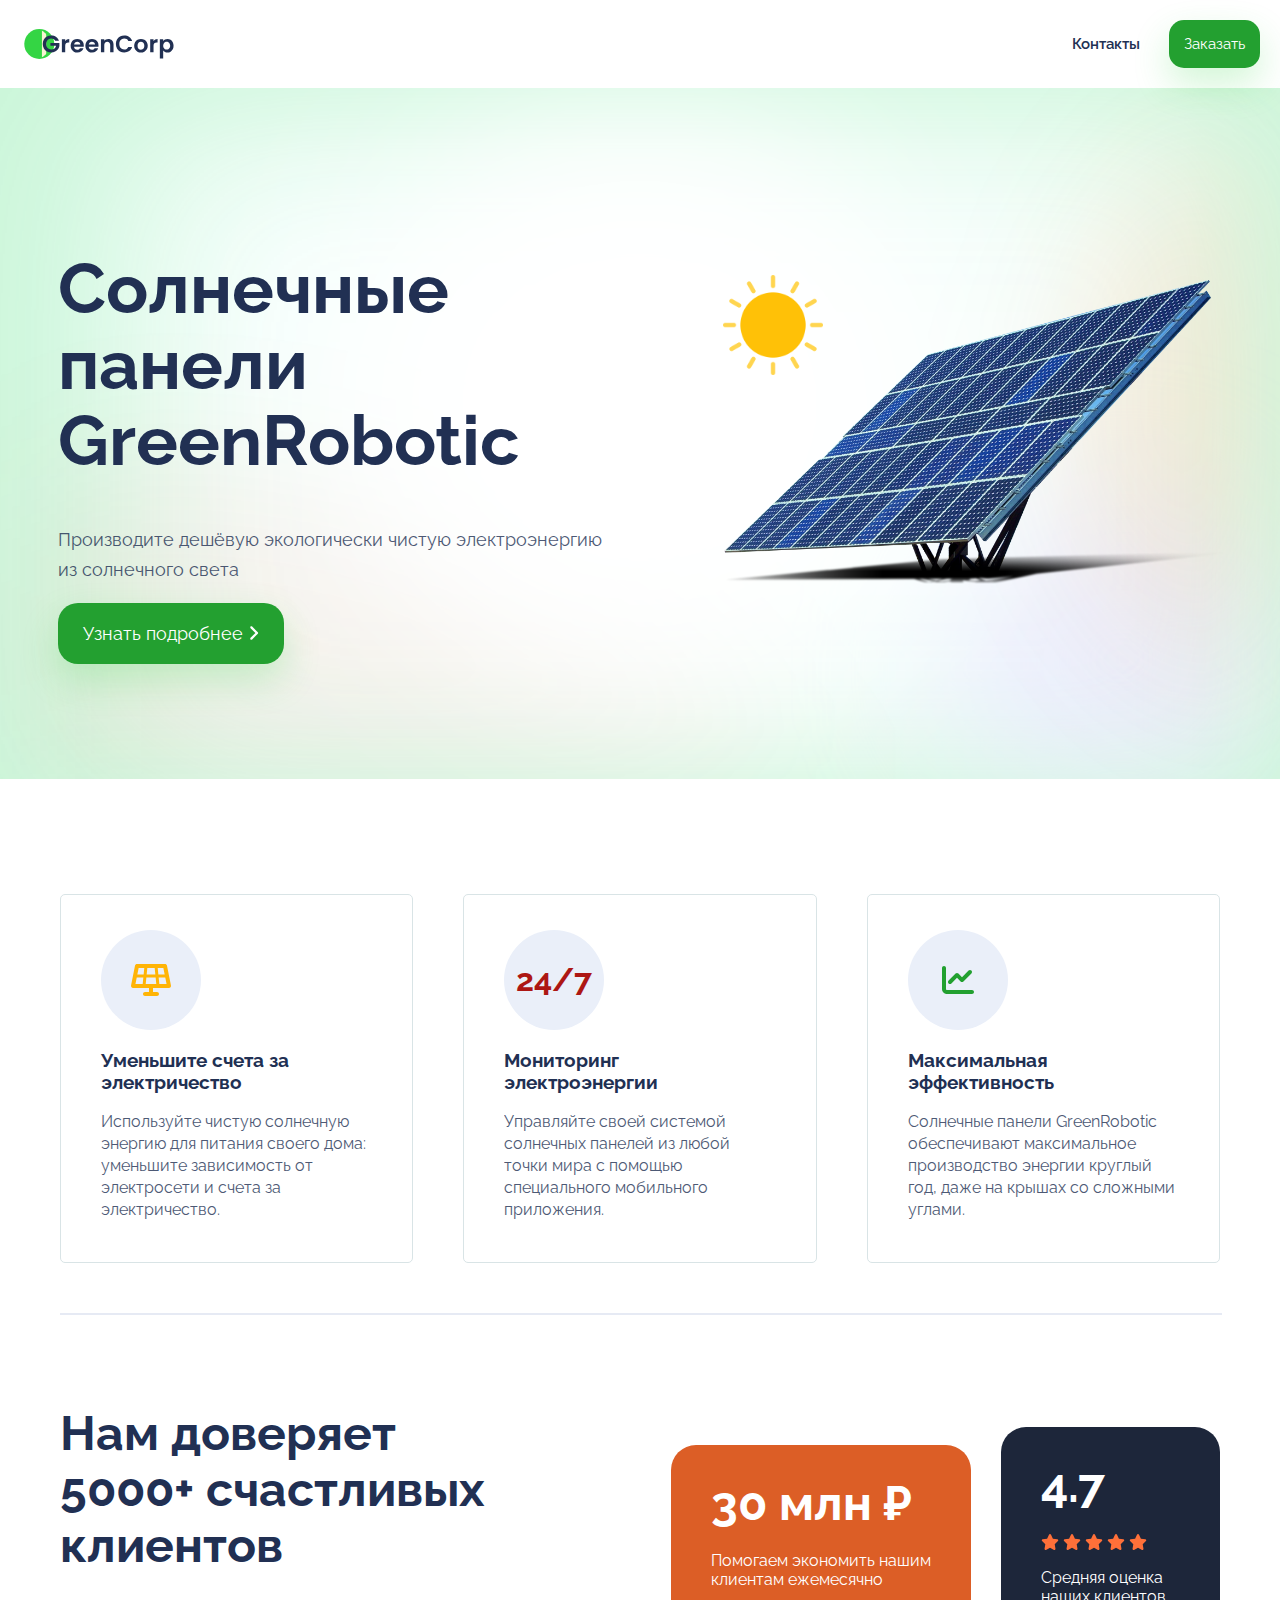
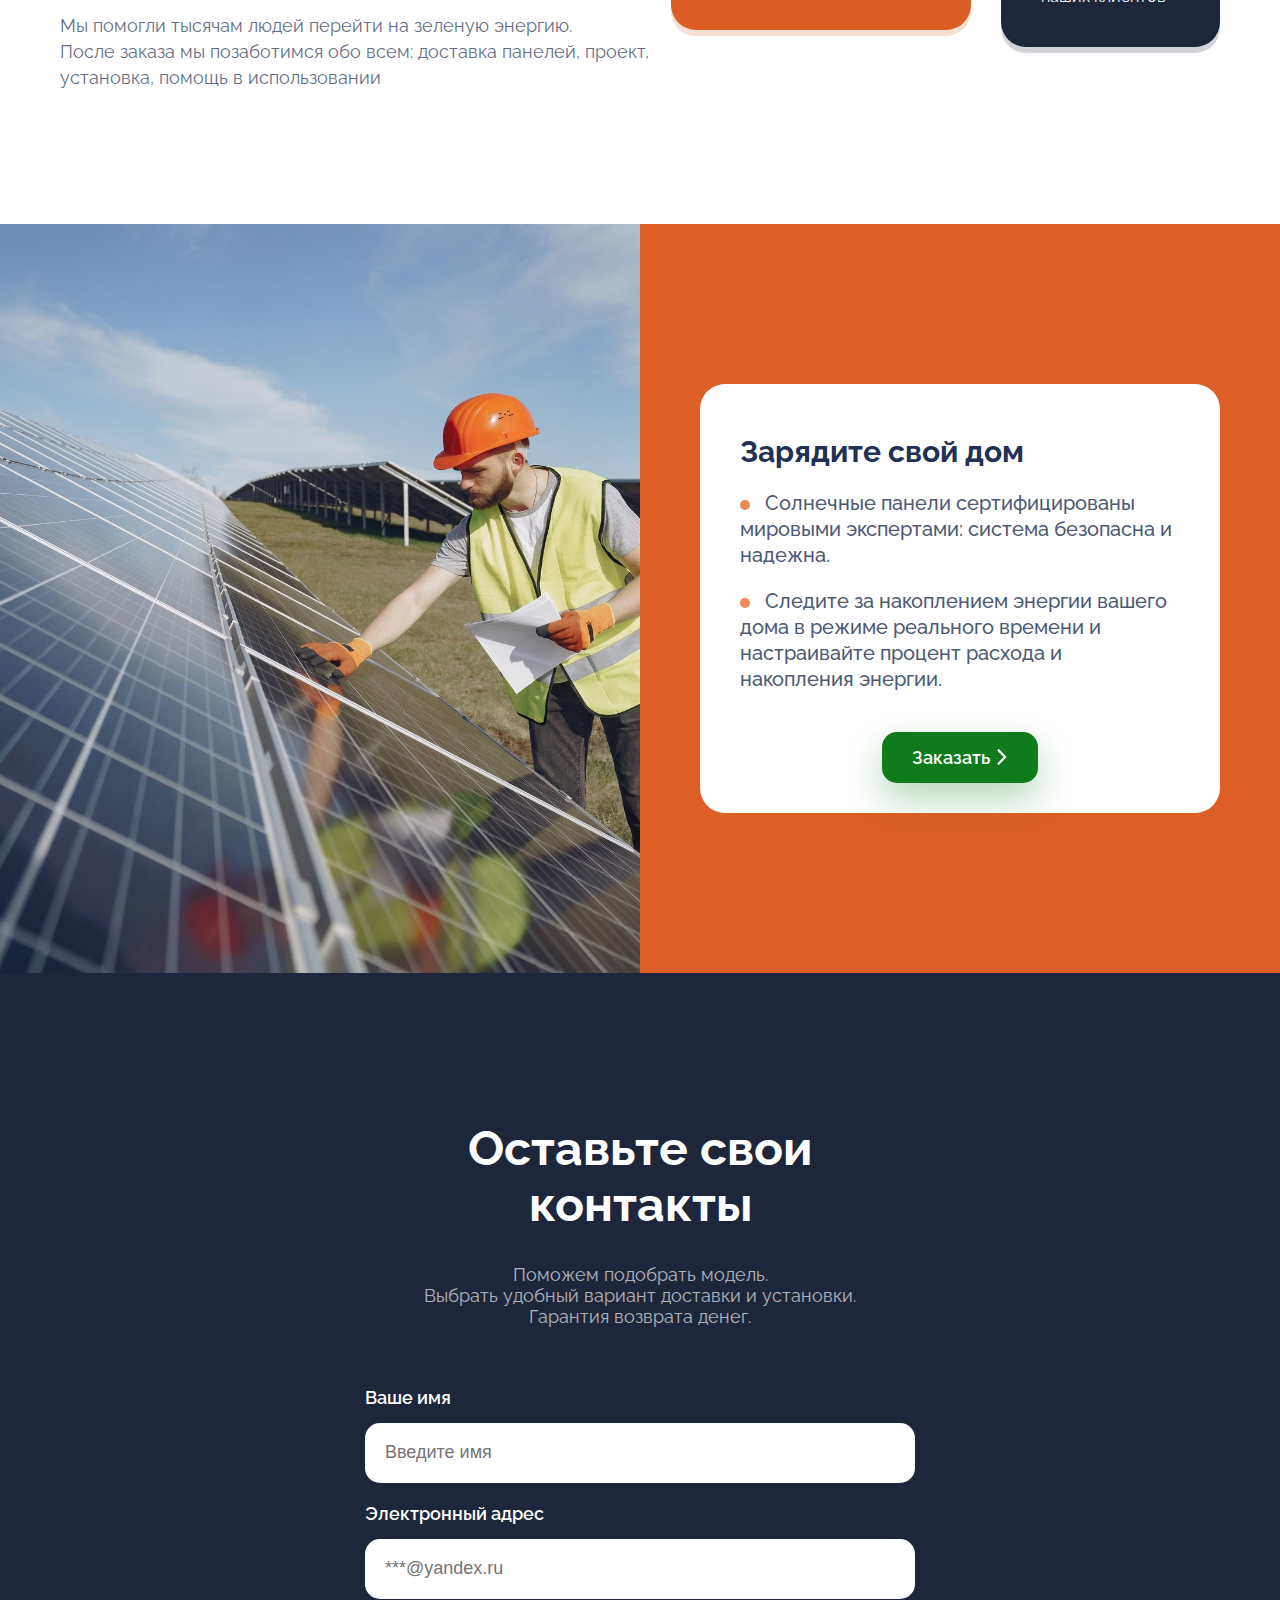
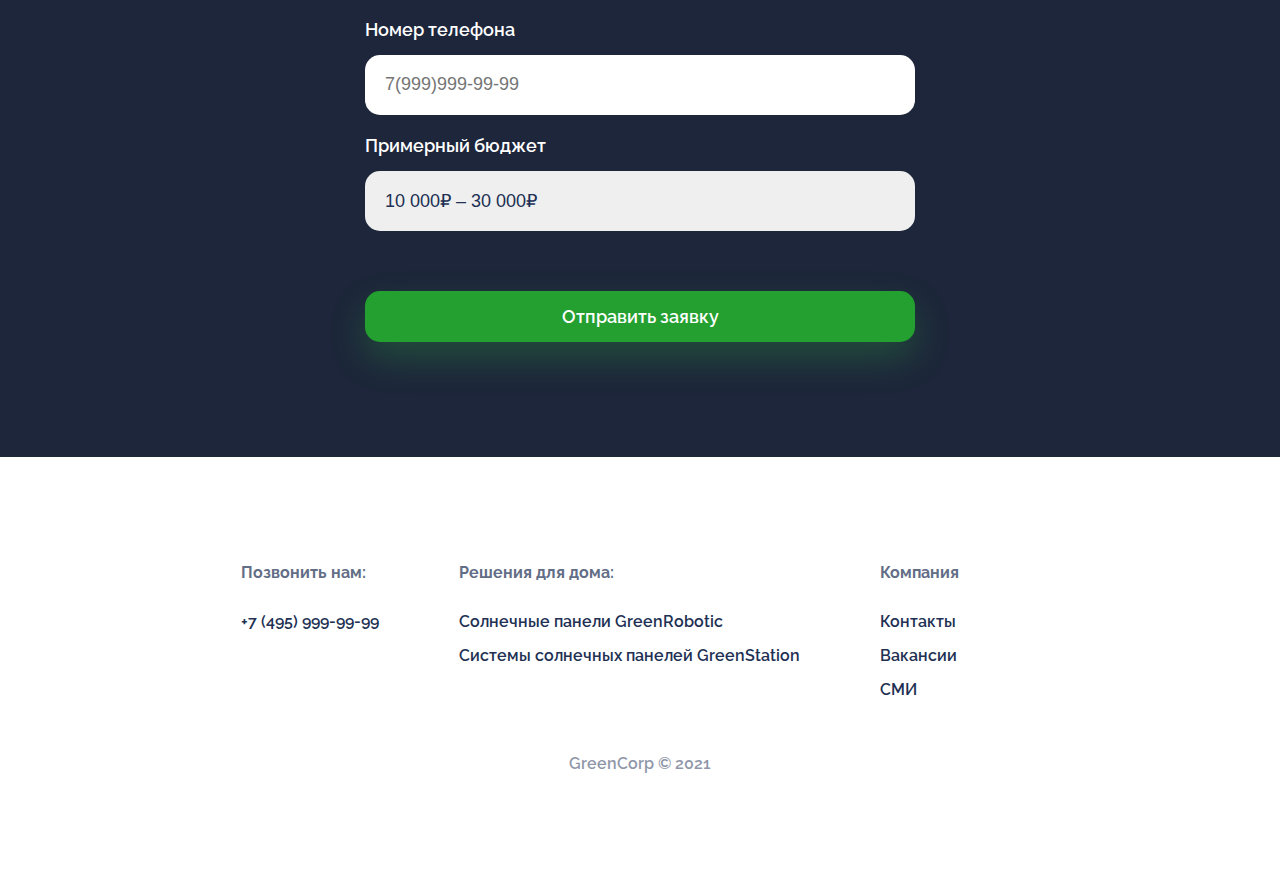
==== commit c1ea3bb9: "Added features and promo" ====
--- a/index.html
+++ b/index.html
@@ -26,6 +26,89 @@
           <img class='about__sun-image' src='img/sun.png'>
           <img class='about__image' src='img/solar-panel.png'>
       </div>
+    </section>
+    <section class="features">
+      <div class="cards">
+        <div class="card">
+          <div class="card__logo yellow">
+            <i class="fas fa-solar-panel"></i>
+          </div>
+          <h3>Уменьшите счета за электричество</h3>
+          <p>
+              Используйте чистую солнечную энергию для питания своего дома: уменьшите зависимость от электросети и счета за электричество.
+          </p>
+        </div>
+        <div class="card">
+          <div class="card__logo red">
+              24/7
+          </div>
+          <h3>Мониторинг электроэнергии</h3>
+          <p>
+              Управляйте своей системой солнечных панелей из любой точки мира с помощью специального мобильного приложения.
+          </p>
+        </div>
+        <div class="card">
+          <div class="card__logo green">
+            <i class="fas fa-chart-line"></i>
+          </div>
+          <h3>Максимальная эффективность</h3>
+          <p>
+              Солнечные панели GreenRobotic обеспечивают максимальное производство энергии круглый год, даже на крышах со сложными углами.
+          </p>
+        </div>
+      </div>
+      <div class="features__border"></div>
+      <div class="features__feedback">
+        <div class="features__feedback-left">
+          <h2>
+             Нам доверяет
+            <br>
+             5000+ счастливых клиентов
+          </h2>
+          <p>
+             Мы помогли тысячам людей перейти на зеленую энергию.
+            <br>
+             После заказа мы позаботимся обо всем: доставка панелей, проект, установка, помощь в использовании
+          </p>
+        </div>
+        <div class="features__feedback-right">
+          <div class="features__box features__savings-box">
+            <h3>30 млн ₽</h3>
+            <p>Помогаем экономить нашим клиентам ежемесячно</p>
+          </div>
+          <div class="features__box features__rate-box">
+            <h3>4.7</h3>
+            <p class="stars">
+              <i class="fas fa-star"></i>
+              <i class="fas fa-star"></i>
+              <i class="fas fa-star"></i>
+              <i class="fas fa-star"></i>
+              <i class="fas fa-star"></i>
+            </p>
+            <p>
+              Средняя оценка наших клиентов
+            </p>
+          </div>
+        </div>
+      </div>
+    </section>
+    <section class="promo">
+      <div class="promo__image"></div>
+      <div class="promo__right">
+        <div class="promo__text">
+          <h2>Зарядите свой дом</h2>
+          <p>
+              Солнечные панели сертифицированы мировыми экспертами: система безопасна и надежна.
+          </p>
+          <p>
+              Следите за накоплением энергии вашего дома в режиме реального времени и настраивайте процент расхода и накопления энергии.
+          </p>
+          <div class="promo__button-wrap">
+            <button type="button">Заказать <i class="fas fa-chevron-right"></i></button>
+          </div>
+        </div>
+      </div>
+    </section>
     </section>
     <section class='form'>
       <div class='form__container'>
--- a/main.css
+++ b/main.css
@@ -89,6 +89,142 @@
   border-radius: 20px;
   padding: 20px 25px;
 }
+.features {
+  background-color: #fff;
+  padding: 115px 60px; 
+}
+.cards {
+  display: grid;
+  grid-gap: 50px;
+  grid-template-columns: 1fr 1fr 1fr;
+}
+.card {
+  padding: 35px 40px 25px 40px;
+  background: #FFFFFF;
+  border: 1px solid #D9E4E6;
+  border-radius: 5px;
+}
+.card p {
+  opacity: 0.8;
+  font-size: 16px;
+  line-height: 22px;
+}
+.card__logo {
+  font-weight: 700;
+  font-size: 32px;
+  background: #eaeff9;
+  border-radius: 50%;
+  height: 100px;
+  width: 100px;
+  display: flex;
+  justify-content: center;
+  align-items: center;
+}
+.card__logo.yellow {
+  color: #ffb406;
+}
+.card__logo.red {
+  color: #ad1714;
+}
+.card__logo.green {
+  color: #22a030;
+}
+.features__border {
+  width: 100%;
+  border: 1px solid #E6EAF4;
+  margin-top: 50px;
+  margin-bottom: 50px;
+}
+.features__feedback {
+  display: flex;
+}
+.features__feedback-left {
+  margin-right: 10px;
+}
+.features__feedback-left h2 {
+  font-size: 48px;
+}
+.features__feedback-left p {
+  font-size: 18px;
+  opacity: 0.7;
+  line-height: 26px;
+}
+.features__feedback-right {
+  display: flex;
+  align-items: center;
+}
+.features__box {
+  border-radius: 25px;
+  padding: 30px 40px 25px 40px;
+  color: white;
+}
+.features__box h3 {
+  font-size: 48px;
+  margin-top: 0;
+  margin-bottom: 20px;
+}
+.features__savings-box {
+  background-color: #dc5e26;
+  box-shadow: 0 6px 0 rgb(221 95 38 / 20%);
+  margin-right: 30px;
+}
+.features__rate-box {
+  background-color: #1D263A;
+  box-shadow: 0 6px 0 rgb(29 38 58 / 20%);
+}
+.stars {
+  color: #ff7039;
+}
+.promo {
+  display: flex;
+}
+.promo__image {
+  background-image: url(img/promo.jpg);
+  width: 50%;
+  flex-shrink: 0;
+  background-size: cover;
+  background-position: center;
+}
+.promo__right {
+  background: #dd5f26;
+  padding: 160px 60px;
+}
+.promo__text {
+  background-color: white;
+  padding: 30px 40px;
+  border-radius: 25px;
+  font-size: 20px;
+  font-weight: 500;
+  line-height: 26px;
+}
+.promo__text p::before {
+  content: '';
+  display: inline-block;
+  width: 10px;
+  height: 10px;
+  border-radius: 50%;
+  background-color: #ec6b29;
+  margin-right: 10px;
+}
+.promo__text p {
+  opacity: 0.8;
+}
+.promo__text button {
+  background-color: #107b1c;
+  margin-top: 20px;
+  font-weight: 600;
+  font-size: 18px;
+  box-shadow: 0 16px 36px rgb(16 122 28 / 30%);
+  padding: 15px 30px;
+}
+.promo__button-wrap {
+  display: flex;
+  justify-content: center;
+}
+.promo__text button i {
+  font-size: 15px;
+  margin-left: 5px;
+}
 .form {
   background-color: #1D263A;
   color: #fff;
@@ -222,16 +358,49 @@
        width: 75px;
        height: 75px;
    }
-   .form {
-       padding: 50px 10px;
-   }
-   .form h1 {
-       font-size: 36px;
-   }
-   footer {
-       padding: 50px 10px;
-   }
-   .footer__container {
-       flex-direction: column;
-   }
-}+    .features {
+      padding: 50px 10px;
+    }
+    .cards {
+      grid-template-columns: auto;
+    }
+    .features__feedback {
+      flex-direction: column;
+    }
+    .features__feedback-left {
+      margin-right: 0;
+    }
+    .features__feedback-left h2, .features__box h3 {
+      font-size: 36px;
+    }
+    .features__feedback-right {
+      flex-direction: column;
+      align-items: initial;
+    }
+    .features__savings-box {
+      margin-right: 0;
+      margin-bottom: 30px;
+    }
+    .promo {
+      flex-direction: column-reverse;
+    }
+    .promo__right {
+      padding: 50px 10px;
+    }
+    .promo__image {
+      width: 100%;
+      height: 500px;
+    }
+    .form {
+        padding: 50px 10px;
+    }
+    .form h1 {
+        font-size: 36px;
+    }
+    footer {
+        padding: 50px 10px;
+    }
+    .footer__container {
+        flex-direction: column;
+    }
+    }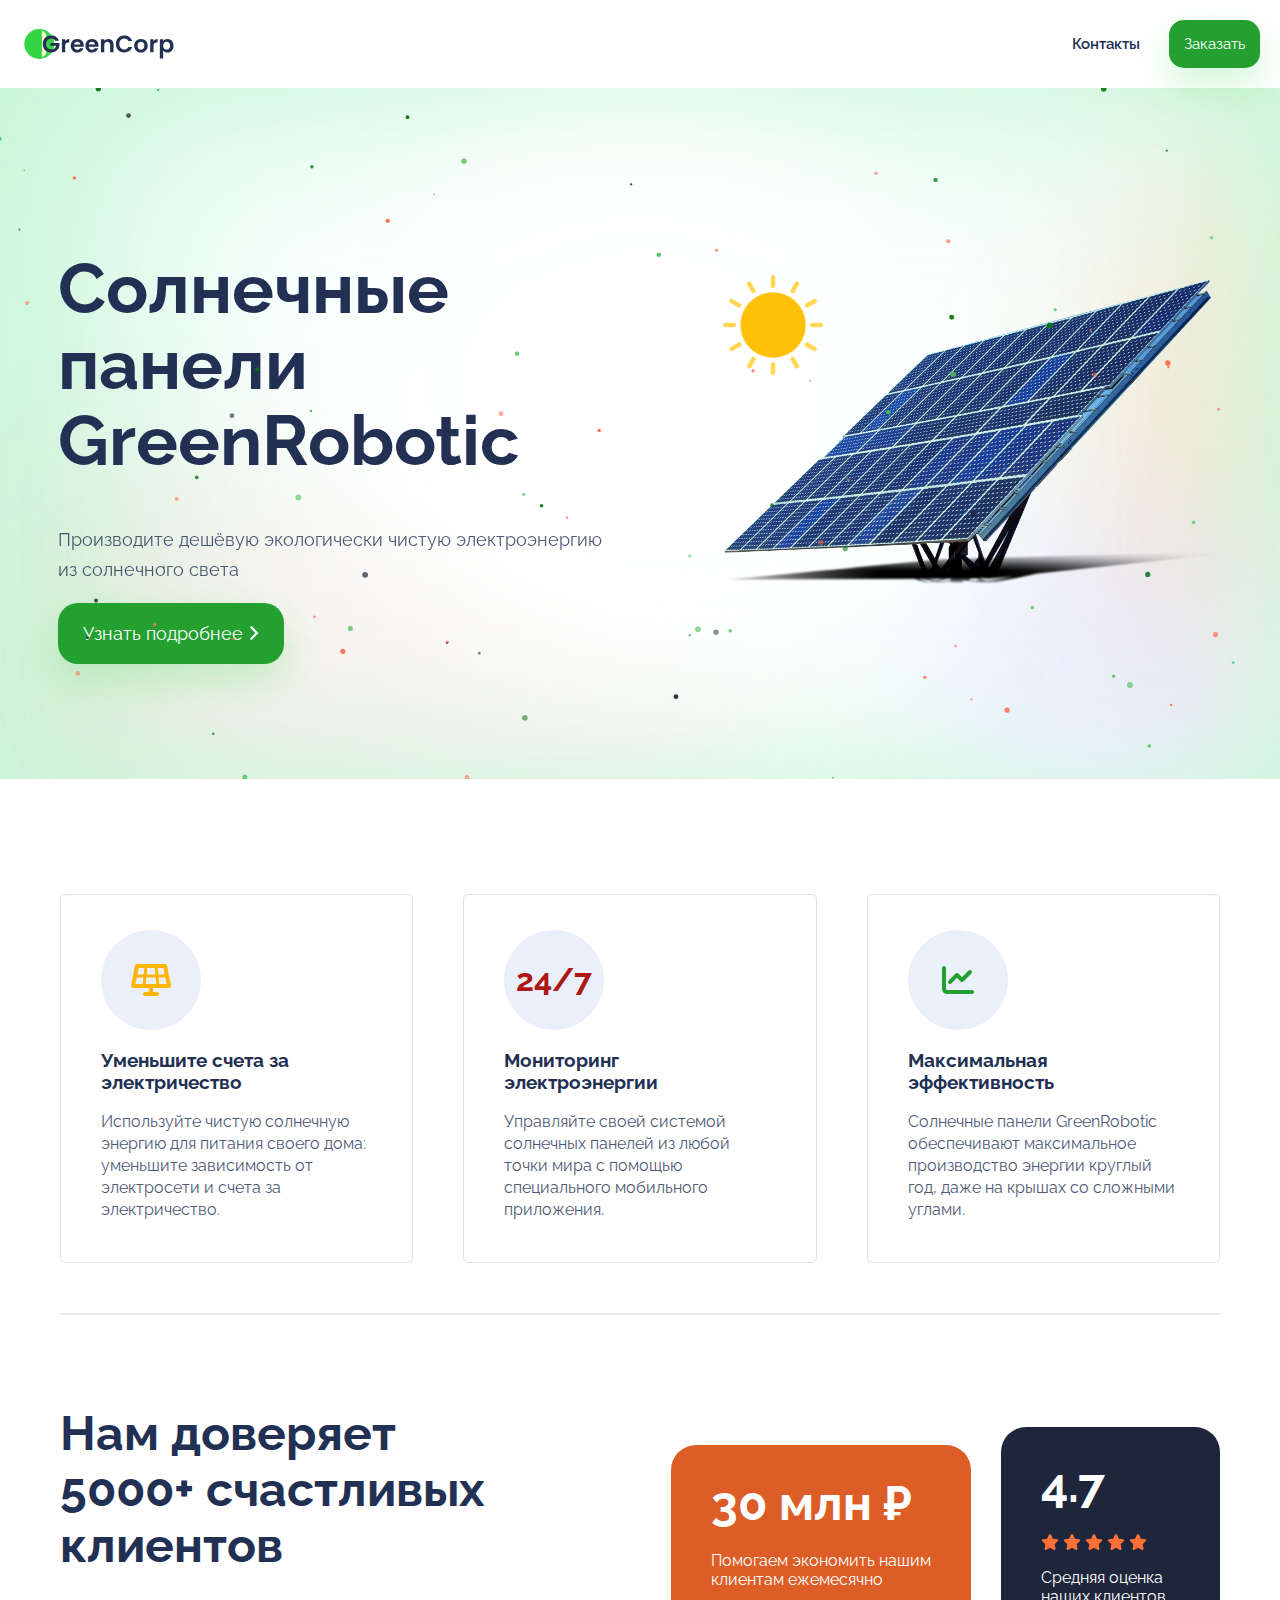
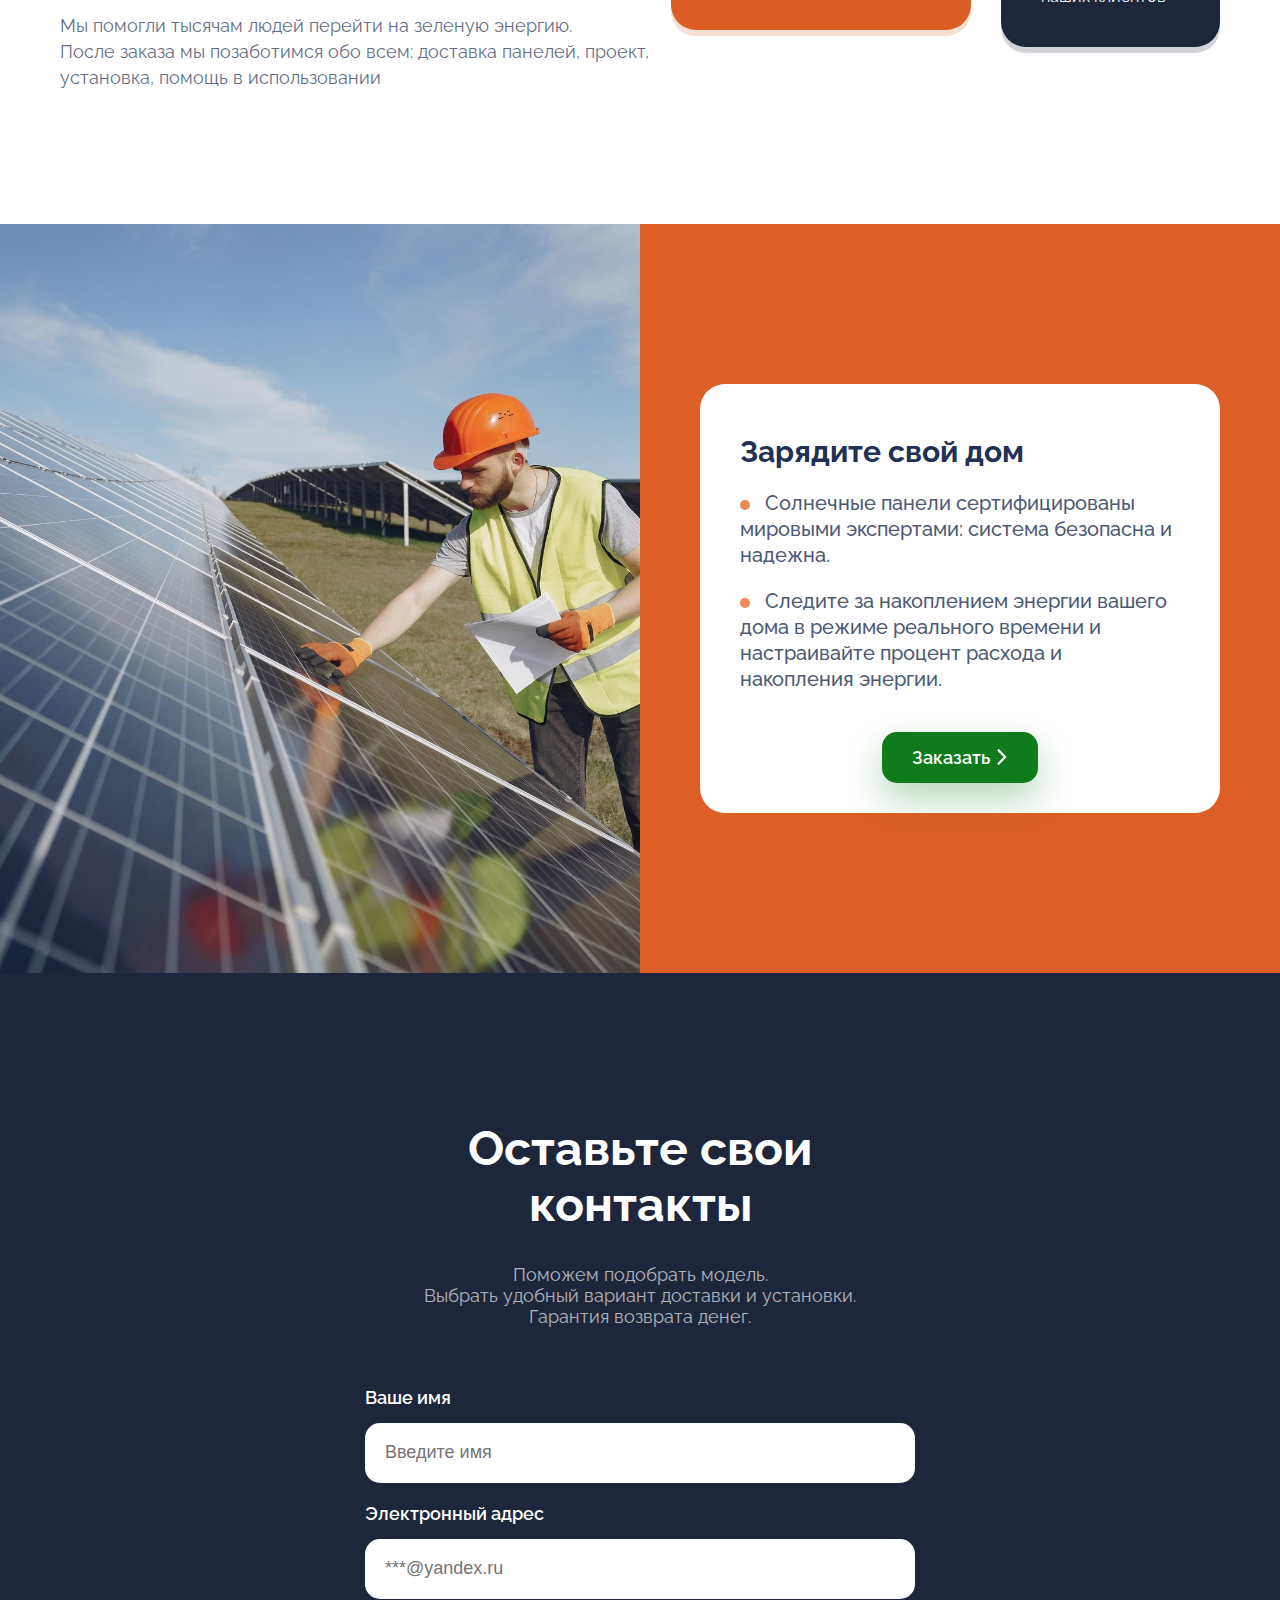
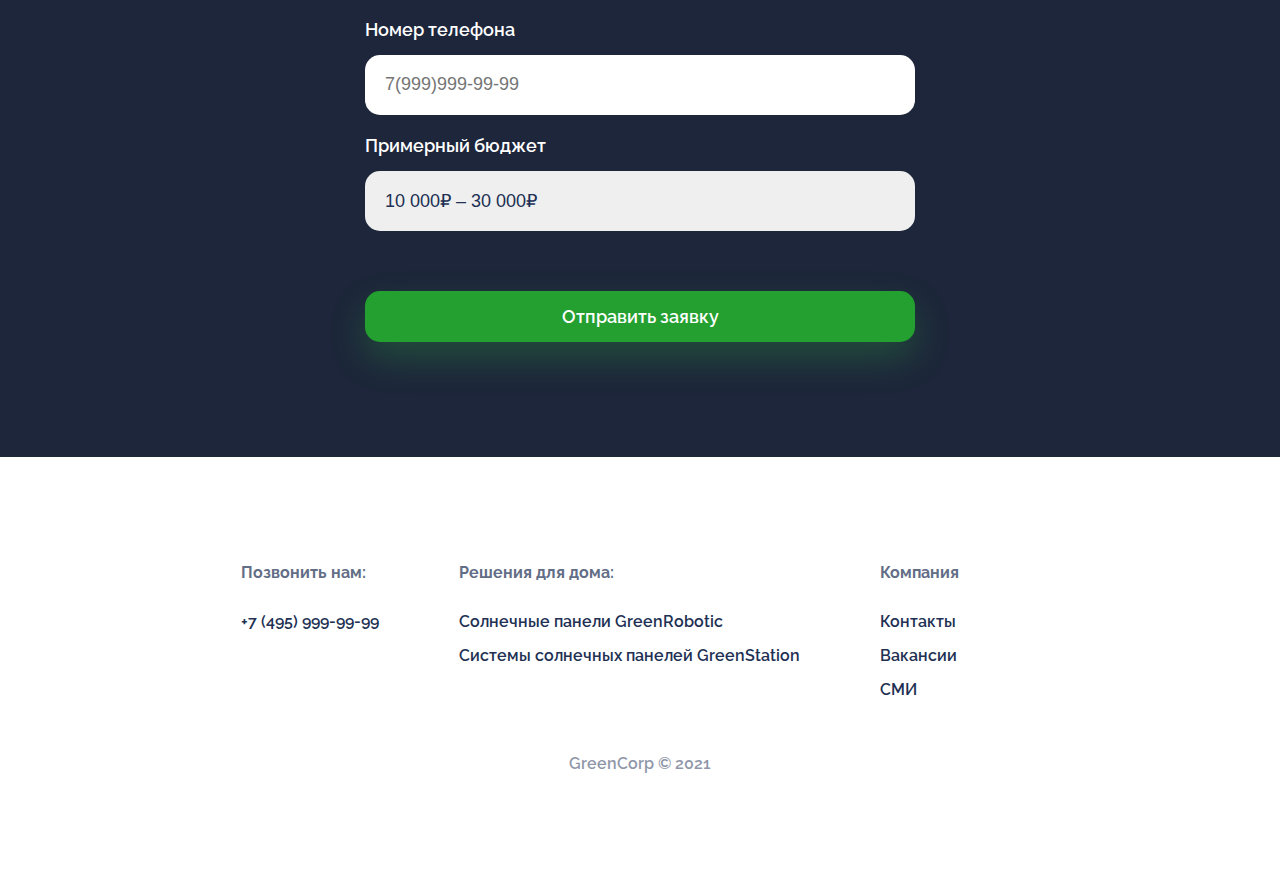
==== commit fcbadaed: "Added bubbles" ====
--- a/index.html
+++ b/index.html
@@ -5,7 +5,7 @@
     <link rel='stylesheet' href='main.css'>
     <link href='https://fonts.googleapis.com/css2?family=Raleway:wght@100;300;400;500;600;700;800&display=swap' rel='stylesheet'>
     <meta name='viewport' content='width=device-width, initial-scale=1.0'> 
-    <link rel='stylesheet' href='/fa/css/all.min.css'>
+    <link rel='stylesheet' href='fa/css/all.min.css'>
     <link rel='stylesheet' href='https://cdnjs.cloudflare.com/ajax/libs/animate.css/4.1.1/animate.min.css'>
   </head>
   <body>
@@ -17,6 +17,7 @@
       </div>
     </header>
     <section class='about'>
+      <canvas class="orb-canvas" id="orb-canvas"></canvas>
       <div class='about__info animate__animated animate__fadeInLeft animate__slow'>
           <h1> Солнечные панели GreenRobotic </h1>
           <p> Производите дешёвую экологически чистую электроэнергию из солнечного света </p>
@@ -172,5 +173,6 @@
     </footer>
 
     <script src='fa/js/all.min.js'></script>
+    <script src="js/canvas.js"></script>
   </body>
 </html>--- a/main.css
+++ b/main.css
@@ -54,6 +54,7 @@
 }
 .about {
   display: flex;
+  position: relative;
   justify-content: space-around;
   align-items: center;
   padding-top: 115px;
@@ -75,6 +76,12 @@
   animation: rotation 10s linear infinite;
   position: absolute;
 }
+.orb-canvas {
+  position: absolute;
+  top: 0;
+  height: 100%;
+  right: 0;
+}
 .about h1 {
   font-size: 70px;
   line-height: 76px;
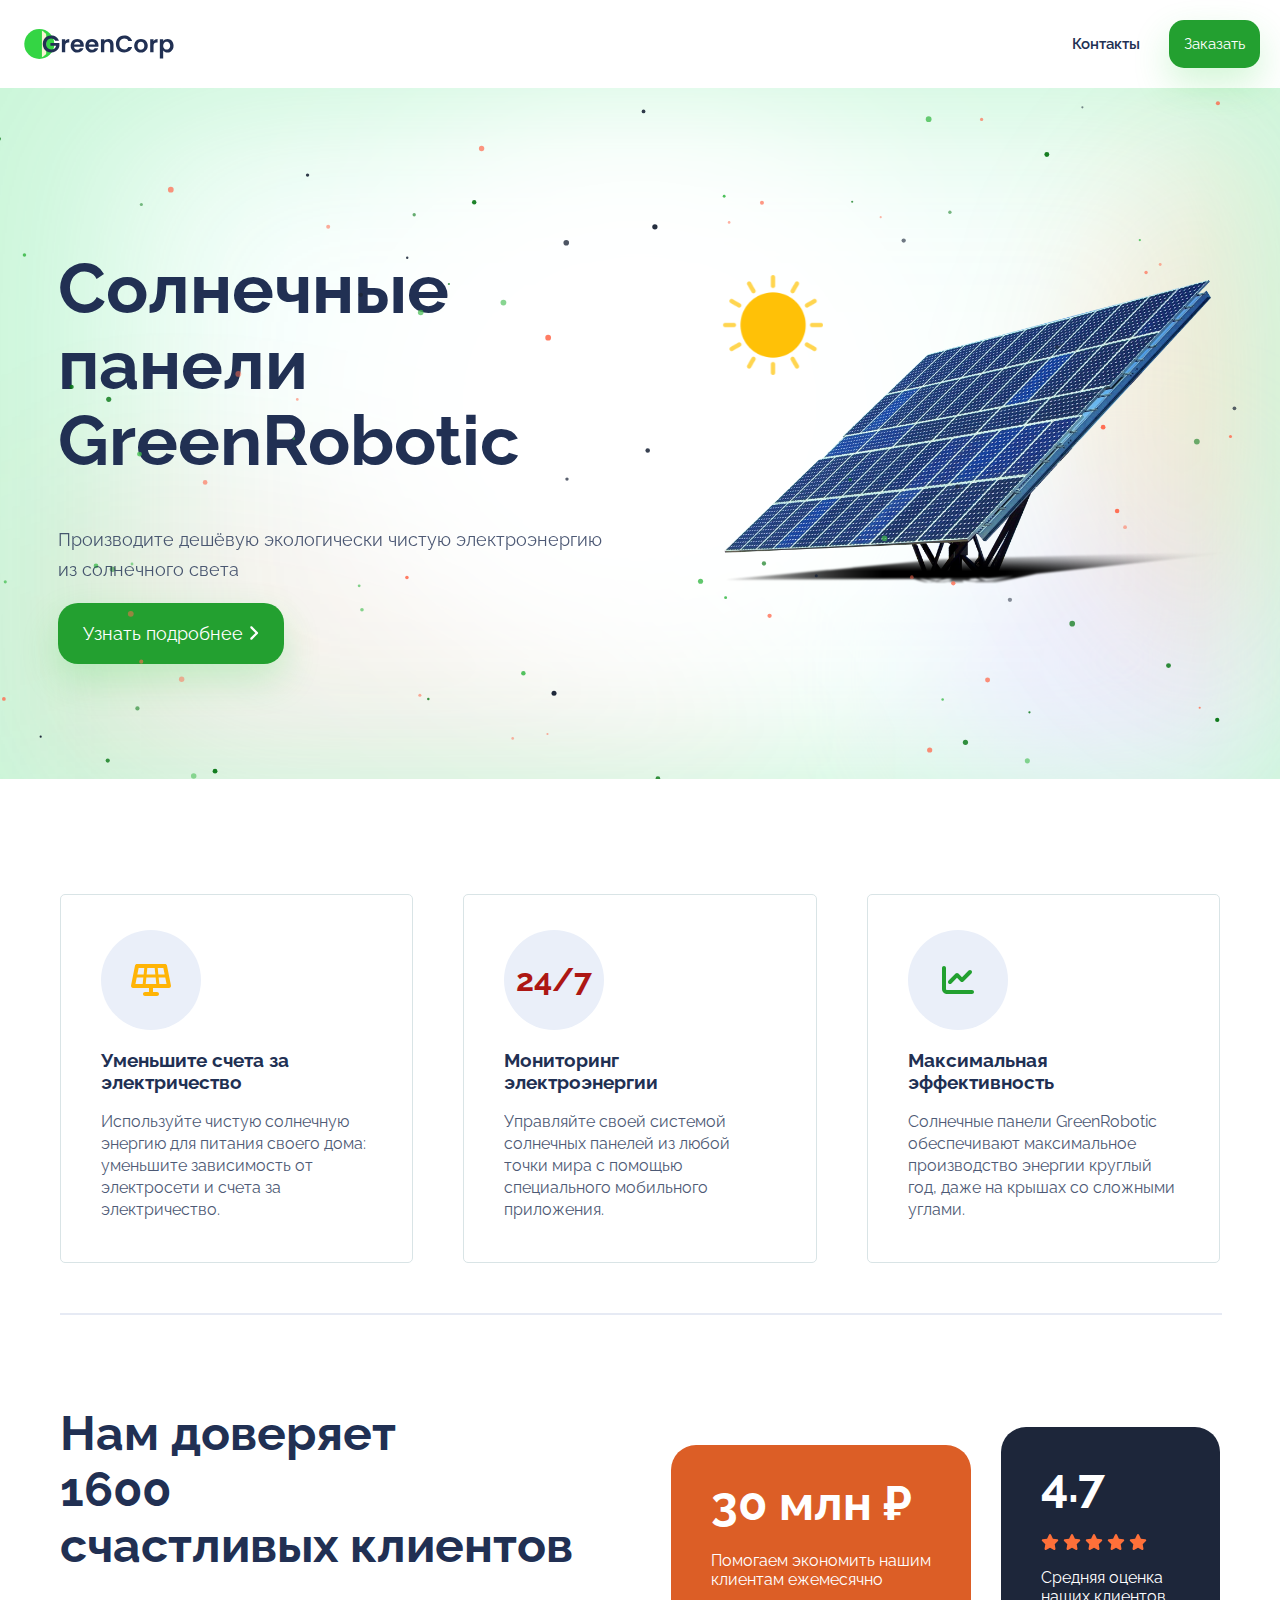
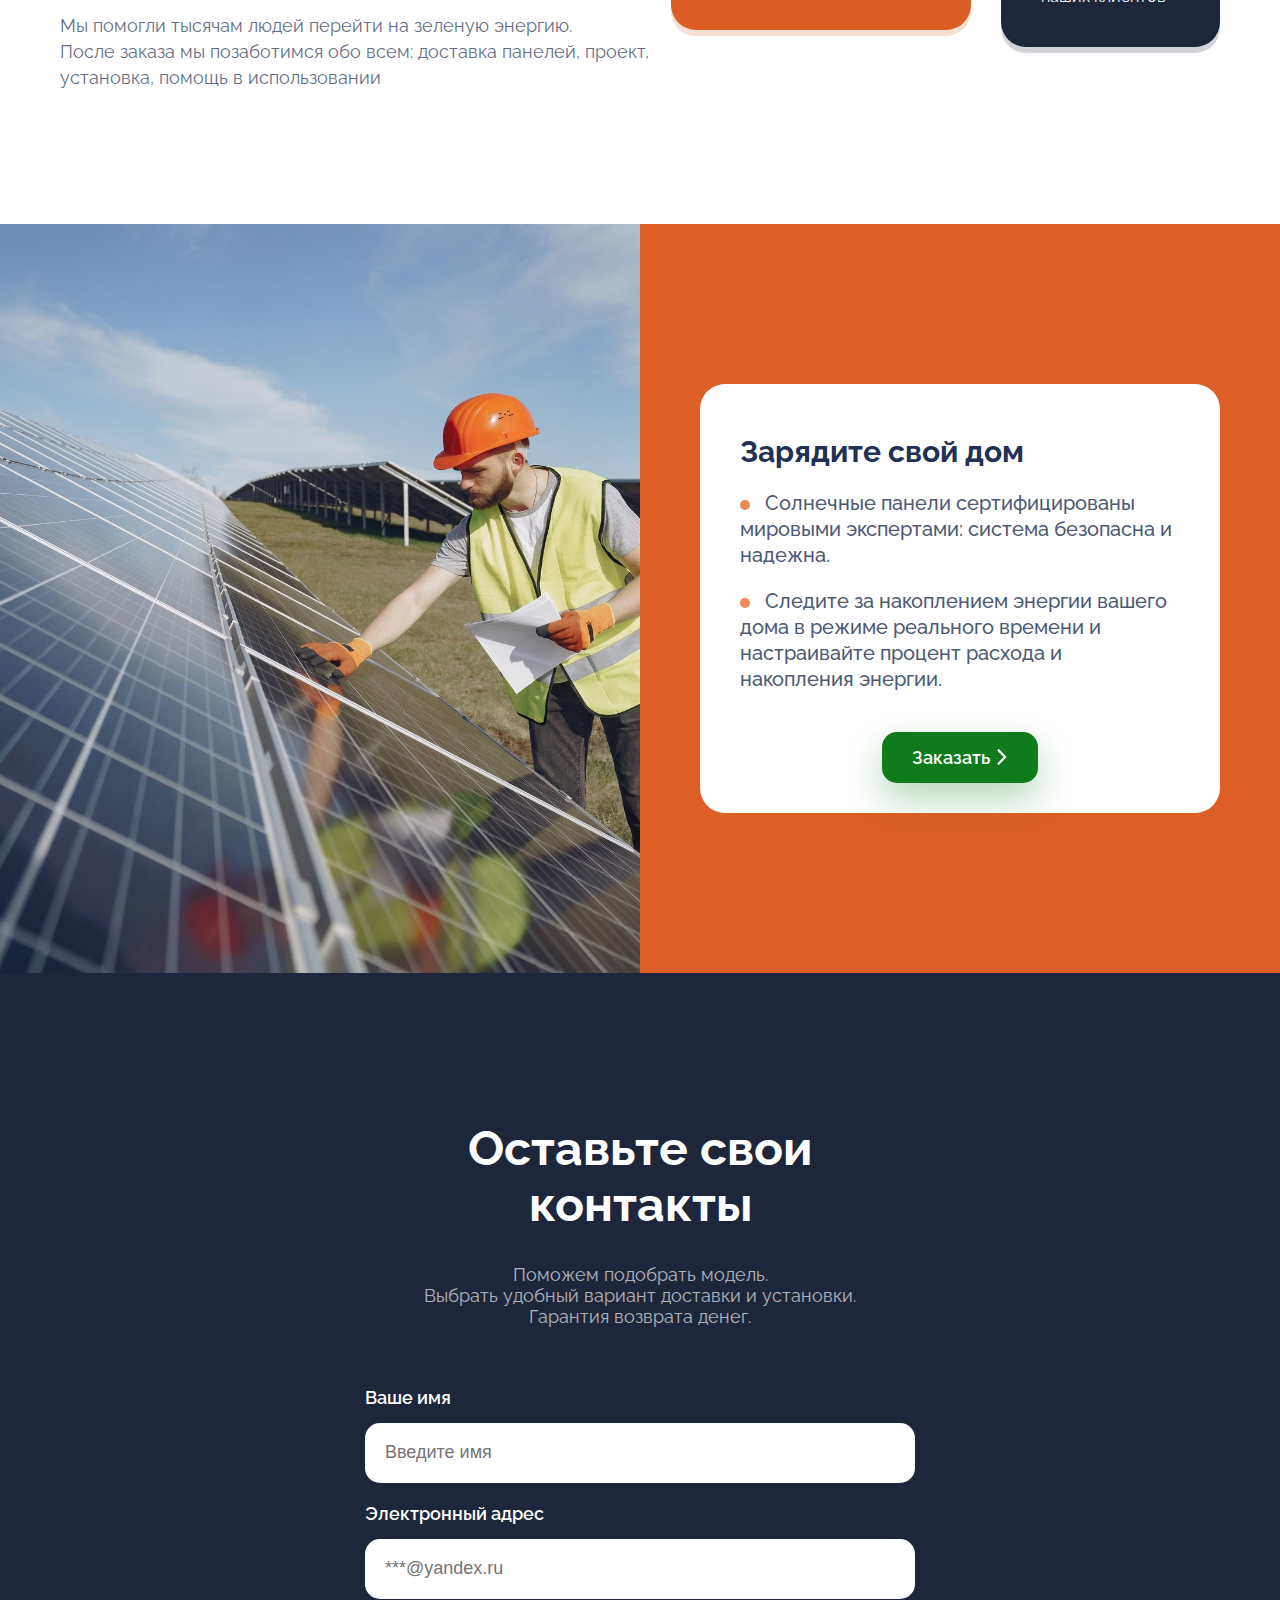
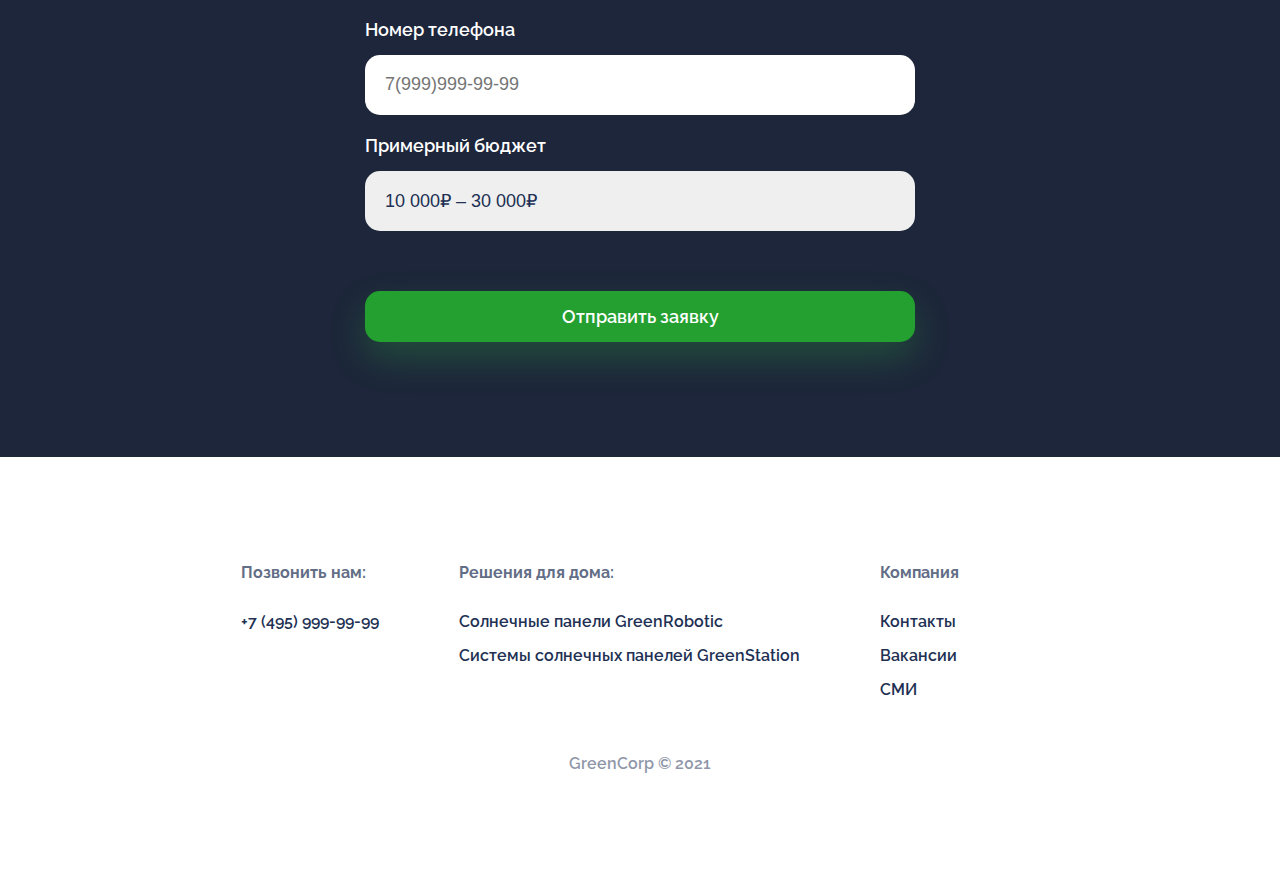
==== commit 0701322a: "Added animations.js" ====
--- a/index.html
+++ b/index.html
@@ -64,8 +64,8 @@
           <h2>
              Нам доверяет
             <br>
-             5000+ счастливых клиентов
-          </h2>
+            <div class="features__clients-count"> 5000+ </div> счастливых клиентов         
+           </h2>
           <p>
              Мы помогли тысячам людей перейти на зеленую энергию.
             <br>
@@ -174,5 +174,6 @@
 
     <script src='fa/js/all.min.js'></script>
     <script src="js/canvas.js"></script>
+    <script src="js/animations.js"></script>
   </body>
 </html>